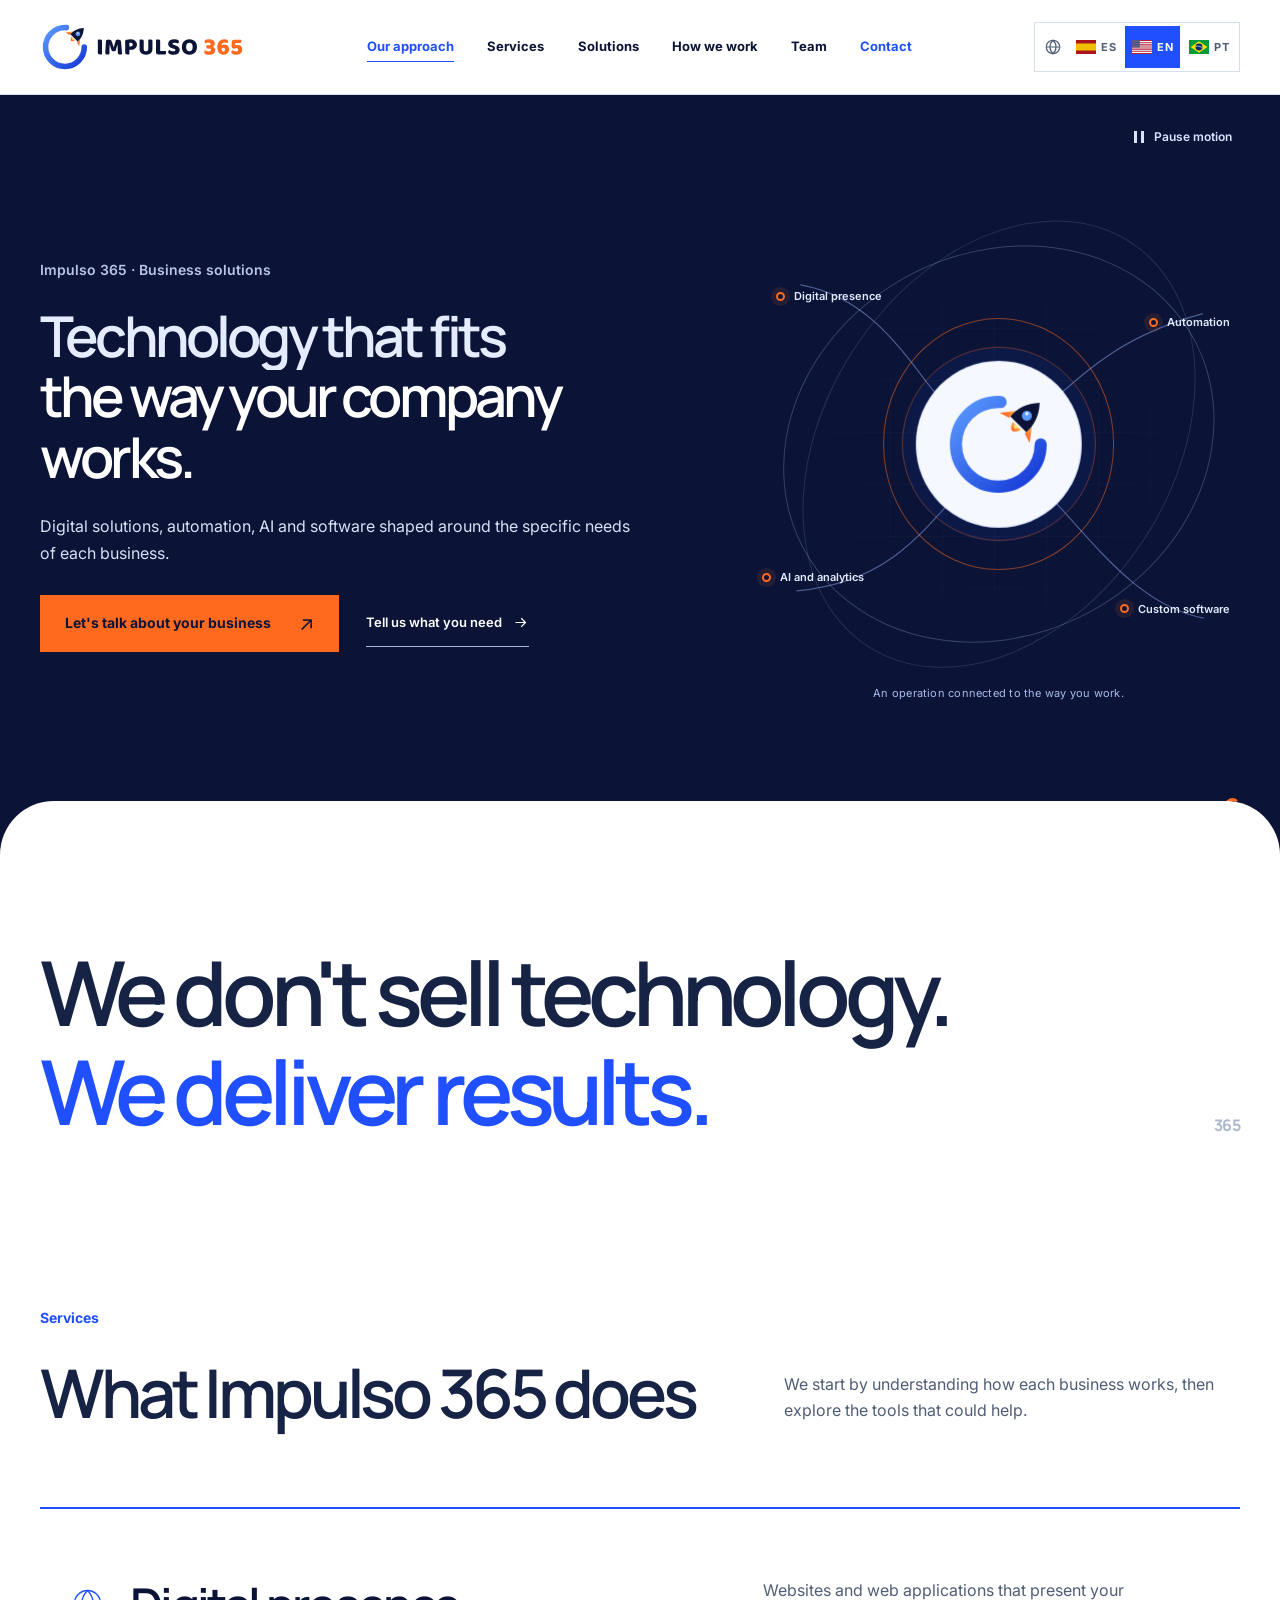
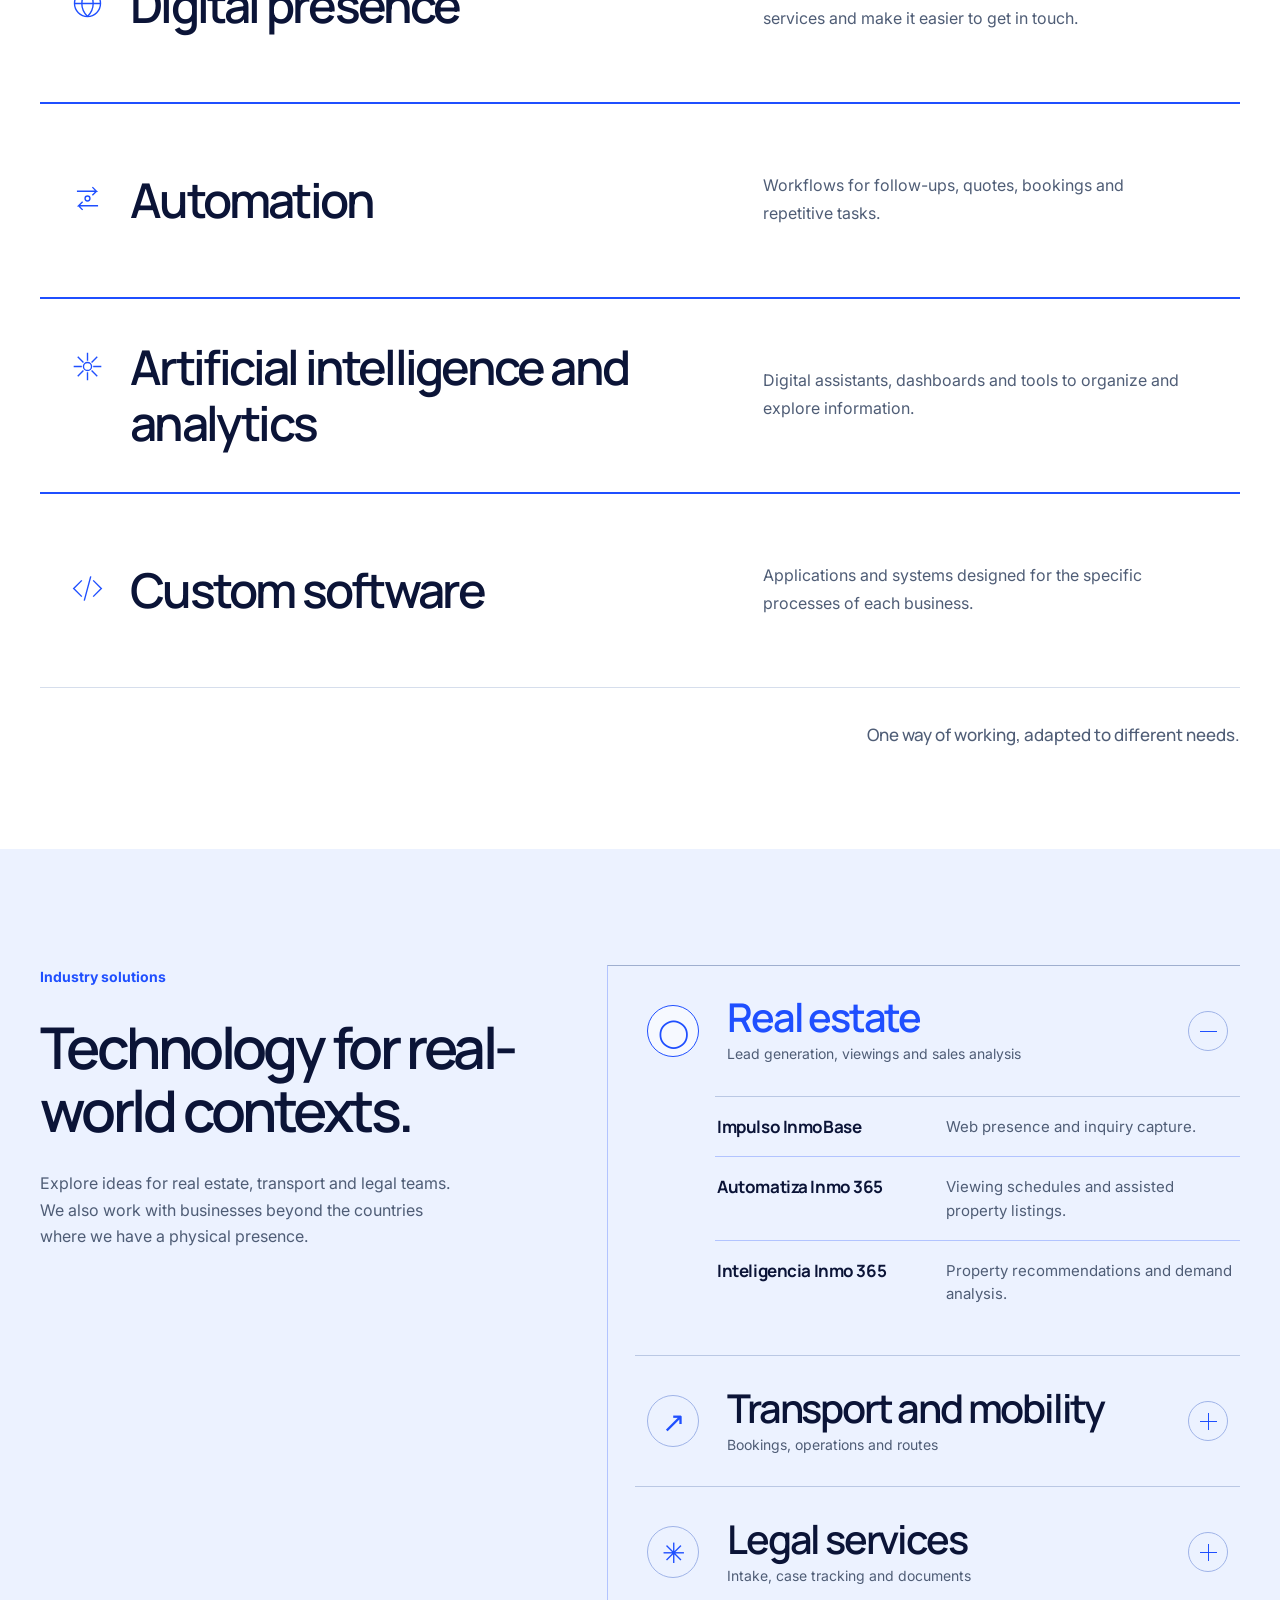
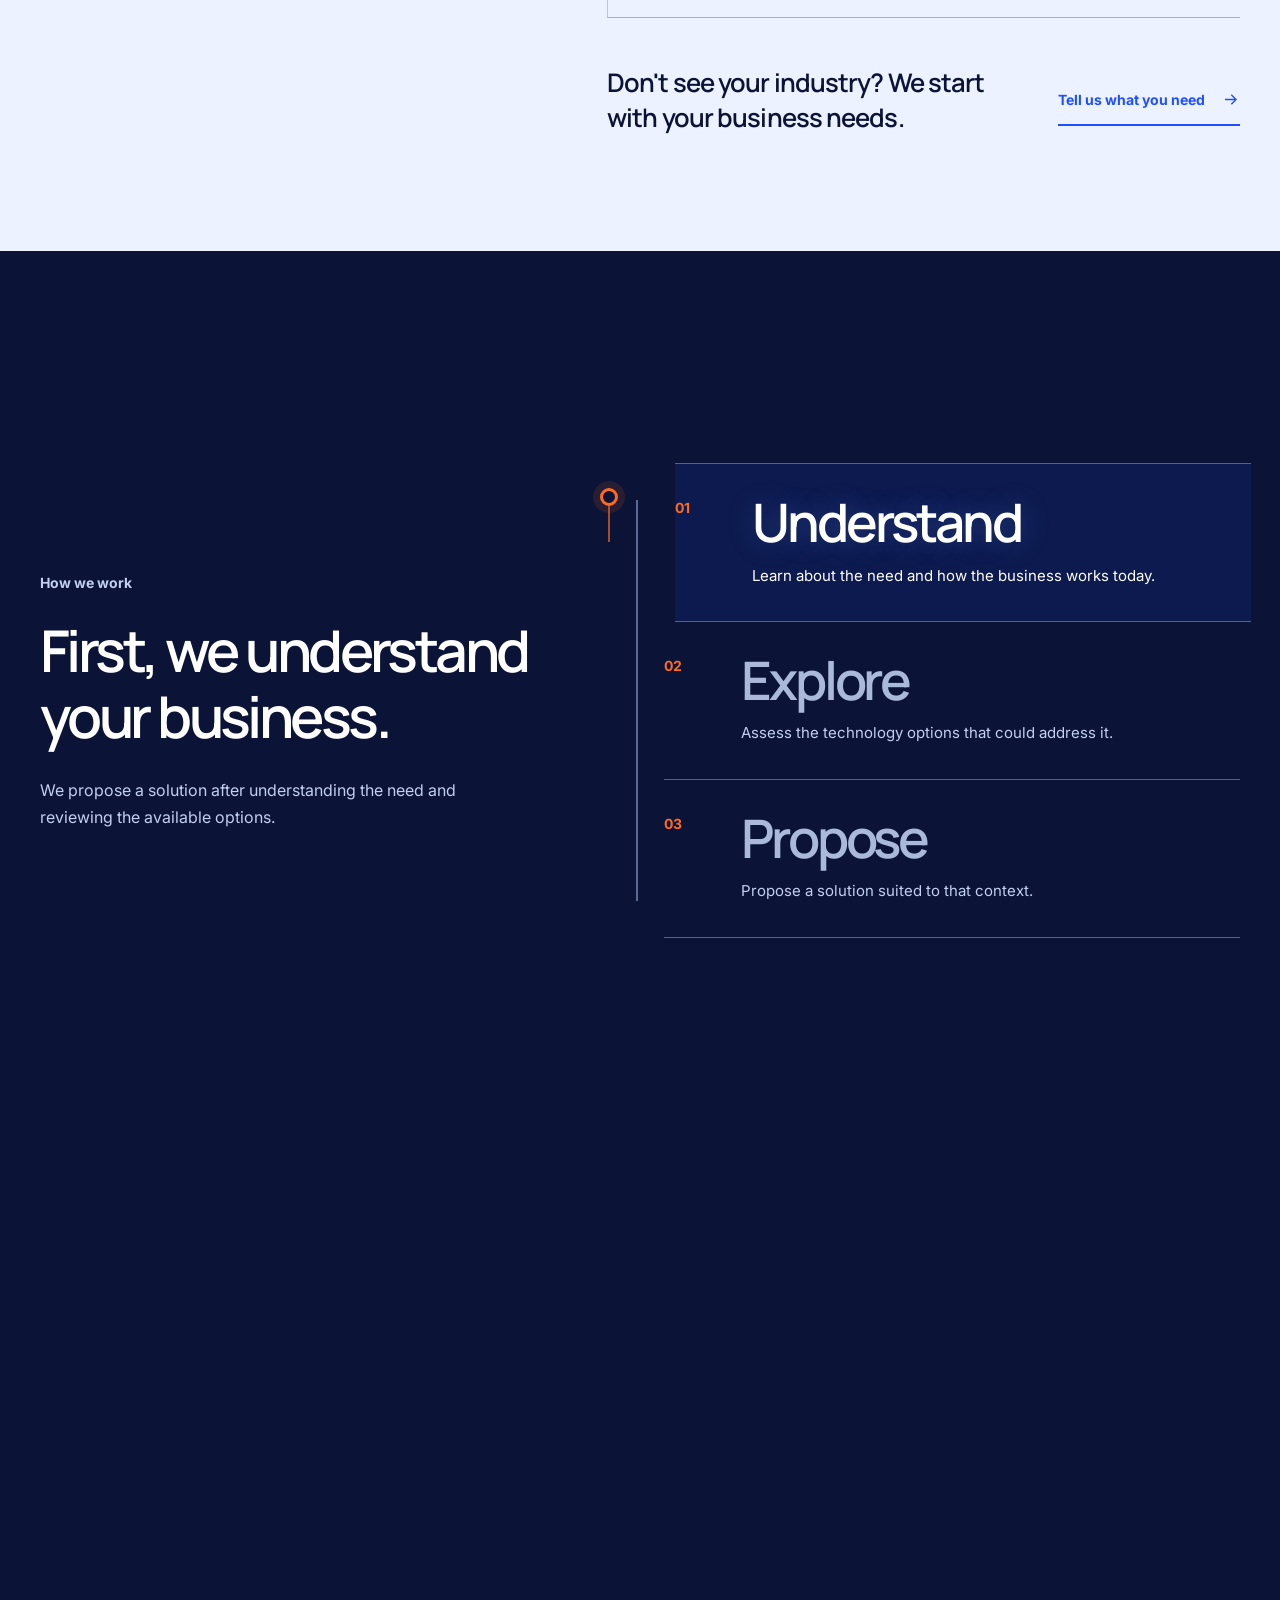
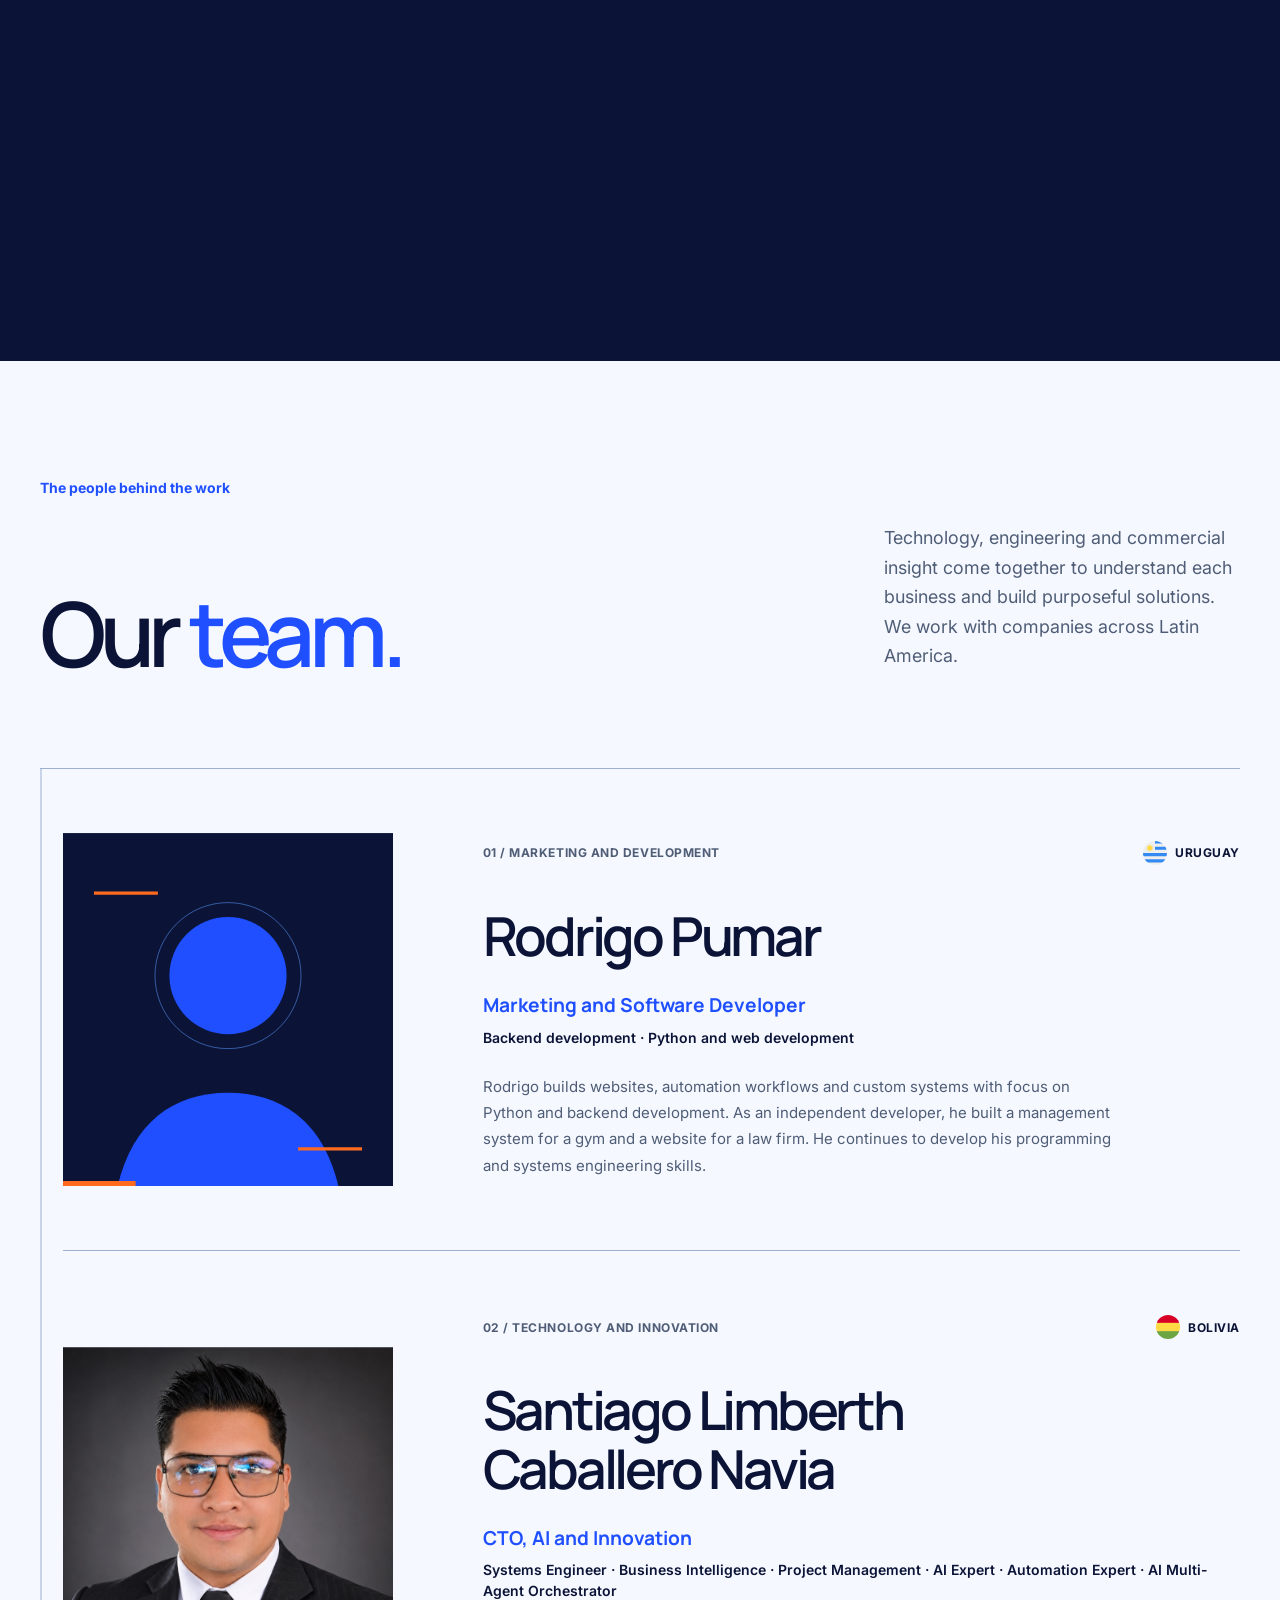
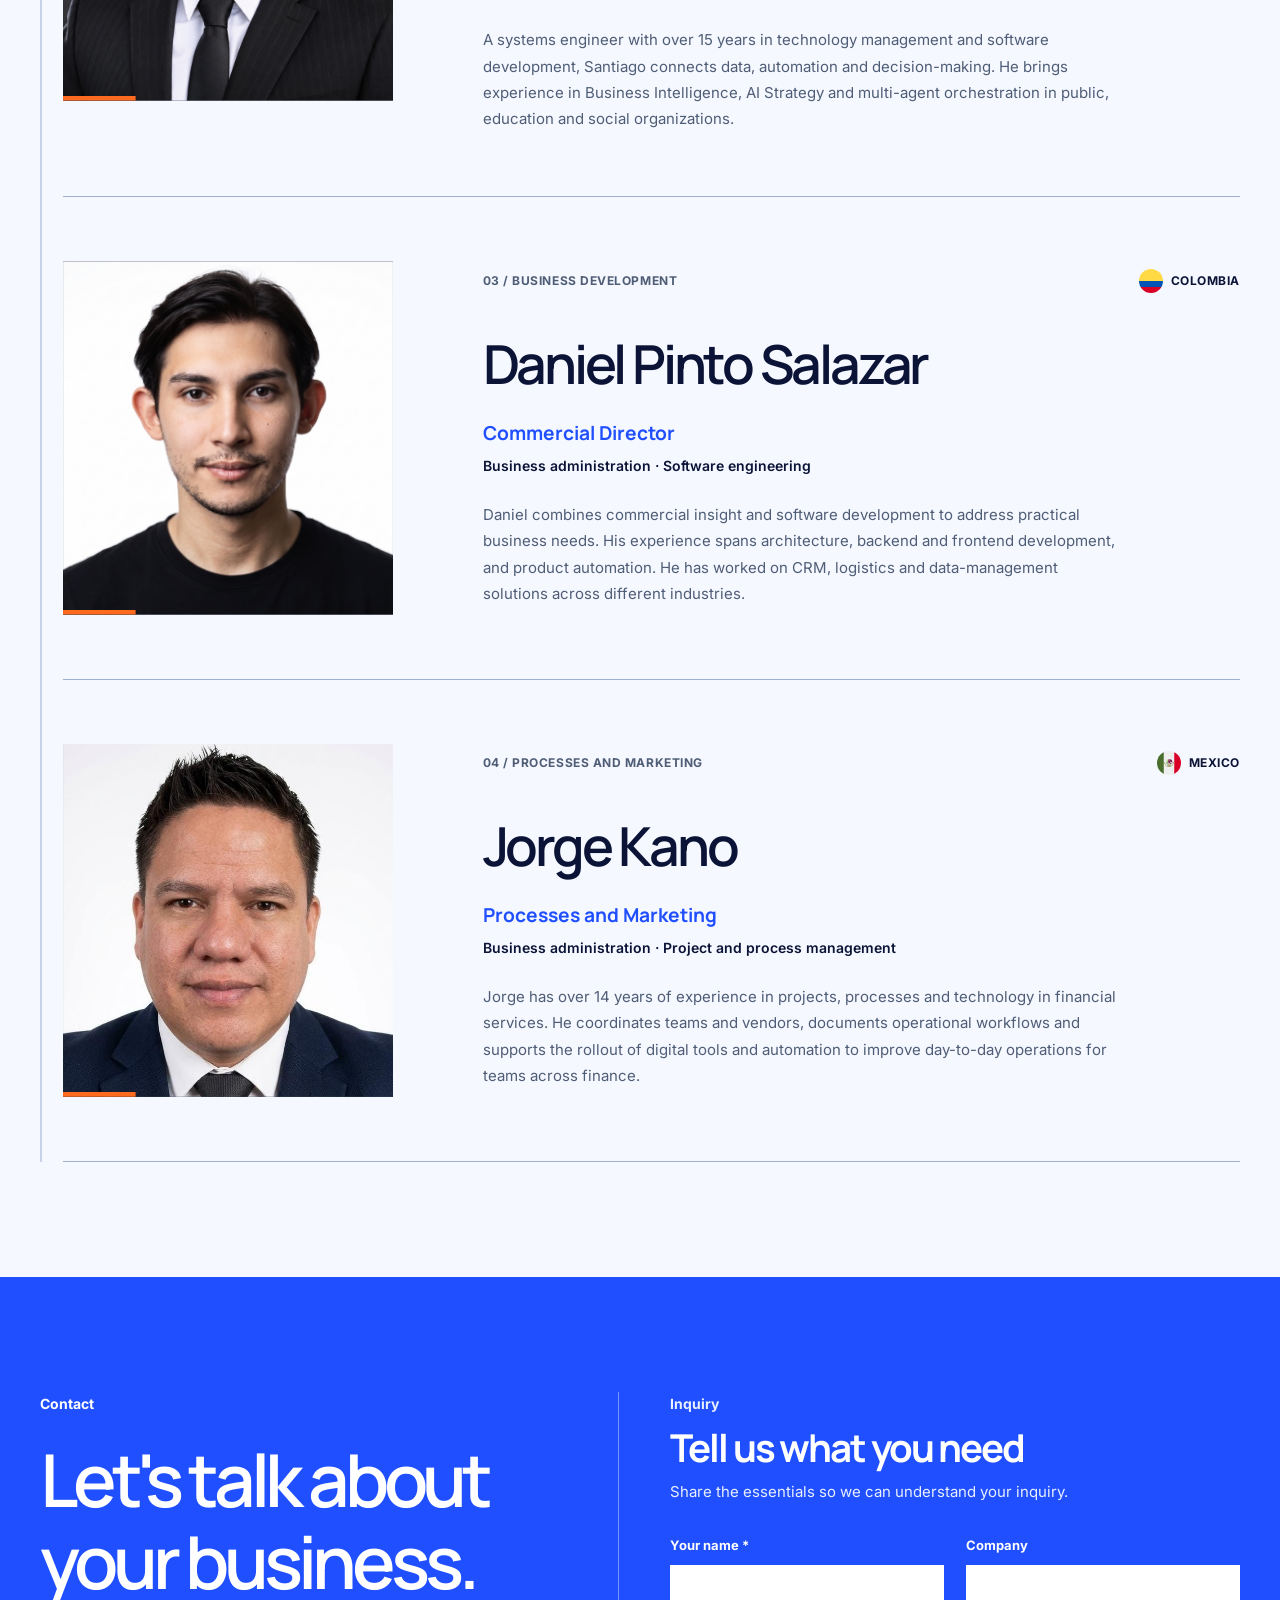
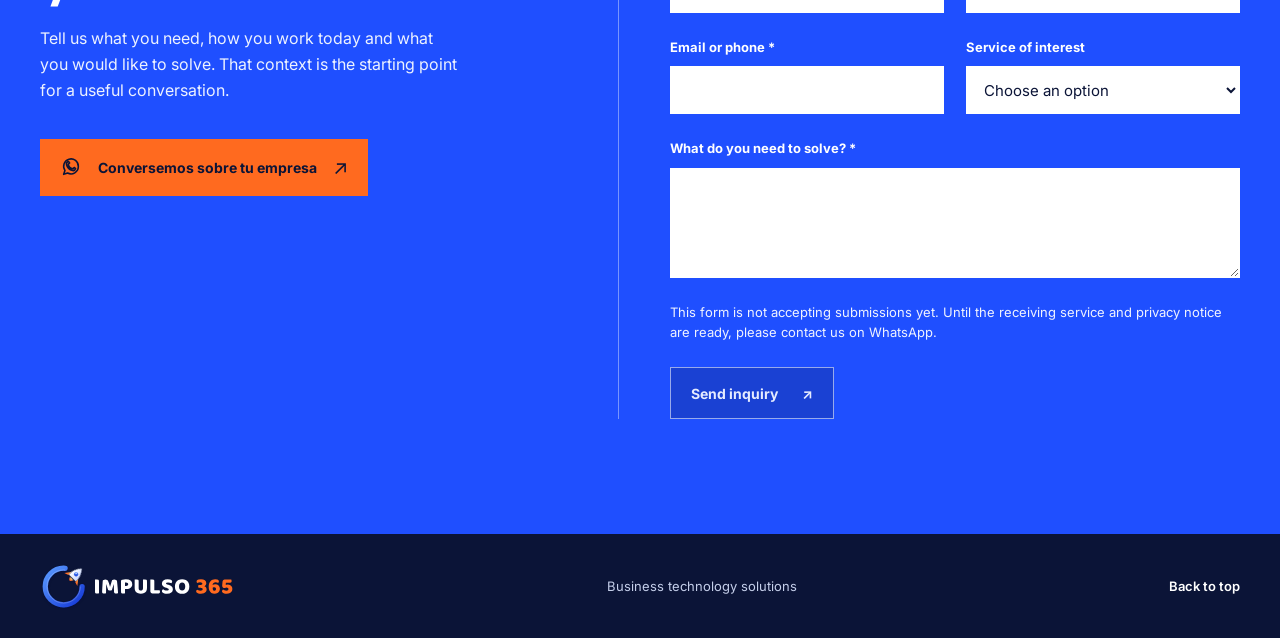
==== index.html @ 5c34f240 "Replace Jorge Kano portrait across locales" ====
<!doctype html>
<html lang="es">
  <head>
    <meta charset="utf-8" />
    <meta name="viewport" content="width=device-width, initial-scale=1" />
    <meta name="theme-color" content="#0b1437" />
    <title>Impulso 365 — Solución empresarial corporativa</title>
    <meta name="description" content="Tecnología alineada con la forma de trabajar de tu empresa. Soluciones digitales, automatización, inteligencia artificial y software a medida." />
    <link rel="canonical" href="https://scaballeronavia.github.io/impulso-365-landing/" />
    <link rel="alternate" hreflang="es" href="https://scaballeronavia.github.io/impulso-365-landing/" />
    <link rel="alternate" hreflang="en" href="https://scaballeronavia.github.io/impulso-365-landing/en/" />
    <link rel="alternate" hreflang="pt-BR" href="https://scaballeronavia.github.io/impulso-365-landing/pt-br/" />
    <link rel="alternate" hreflang="x-default" href="https://scaballeronavia.github.io/impulso-365-landing/" />
    <meta property="og:type" content="website" />
    <meta property="og:site_name" content="Impulso 365" />
    <meta property="og:locale" content="es_LA" />
    <meta property="og:locale:alternate" content="en_US" />
    <meta property="og:locale:alternate" content="pt_BR" />
    <meta property="og:title" content="Impulso 365 — Solución empresarial corporativa" />
    <meta property="og:description" content="Tecnología alineada con la forma de trabajar de tu empresa. Soluciones digitales, automatización, inteligencia artificial y software a medida." />
    <meta property="og:image" content="https://scaballeronavia.github.io/impulso-365-landing/assets/social/impulso365-og-es.png" />
    <meta property="og:image:secure_url" content="https://scaballeronavia.github.io/impulso-365-landing/assets/social/impulso365-og-es.png" />
    <meta property="og:image:type" content="image/png" />
    <meta property="og:image:width" content="1200" />
    <meta property="og:image:height" content="630" />
    <meta property="og:image:alt" content="Tarjeta de Impulso 365: tecnología alineada con la forma de trabajar de tu empresa, presencia digital, automatización, IA y análisis, y software a medida." />
    <meta property="og:url" content="https://scaballeronavia.github.io/impulso-365-landing/" />
    <meta name="twitter:card" content="summary_large_image" />
    <meta name="twitter:title" content="Impulso 365 — Solución empresarial corporativa" />
    <meta name="twitter:description" content="Tecnología alineada con la forma de trabajar de tu empresa. Soluciones digitales, automatización, inteligencia artificial y software a medida." />
    <meta name="twitter:image" content="https://scaballeronavia.github.io/impulso-365-landing/assets/social/impulso365-og-es.png" />
    <meta name="twitter:image:alt" content="Tarjeta de Impulso 365: tecnología alineada con la forma de trabajar de tu empresa, presencia digital, automatización, IA y análisis, y software a medida." />
    <script src="./language-init.js"></script>
    <link rel="icon" type="image/svg+xml" href="./favicon.svg" />
    <link rel="icon" type="image/png" href="./favicon.png" />
    <link rel="apple-touch-icon" href="./apple-touch-icon.png" />
    <link rel="preconnect" href="https://fonts.googleapis.com" />
    <link rel="preconnect" href="https://fonts.gstatic.com" crossorigin />
    <link href="https://fonts.googleapis.com/css2?family=Inter:wght@400;500;600;700&family=Manrope:wght@400;500;600;700;800&display=swap" rel="stylesheet" />
    <link rel="stylesheet" href="./styles.css?v=20261112-i18n2" />
    <script src="./main.js?v=20261112-i18n2" defer></script>
  </head>
  <body>
    <a class="skip-link" href="#contenido">Saltar al contenido</a>

    <header class="site-header" id="inicio">
      <div class="container header-inner">
        <a class="brand" href="#inicio" aria-label="Impulso 365, inicio">
          <img class="brand-logo" src="./assets/brand/impulso365-horizontal-claro.svg" alt="" width="445" height="108" />
        </a>
        <button class="menu-toggle" type="button" aria-controls="primary-nav" aria-expanded="false" aria-label="Abrir menú"><span></span><span></span><span></span></button>
        <nav class="primary-nav" id="primary-nav" aria-label="Navegación principal">
          <a href="#solucion">La solución</a>
          <a href="#servicios">Servicios</a>
          <a href="#sectores">Soluciones</a>
          <a href="#metodo">Método</a>
          <a href="#equipo">Equipo</a>
          <a class="nav-contact" href="#contacto">Contacto</a>
        </nav>
        <div class="language-switch" role="group" aria-label="Idioma del sitio">
          <svg class="language-globe" viewBox="0 0 24 24" fill="none" stroke="currentColor" stroke-width="1.6" aria-hidden="true"><circle cx="12" cy="12" r="9" /><path d="M3 12h18M12 3c2.7 2.5 4 5.5 4 9s-1.3 6.5-4 9c-2.7-2.5-4-5.5-4-9s1.3-6.5 4-9Z" /></svg>
          <a data-lang="es" href="./" lang="es" hreflang="es" aria-label="Español" aria-current="true"><img src="./assets/flags/es.svg" alt="" width="20" height="14" /><span>ES</span></a>
          <a data-lang="en" href="./en/" lang="en" hreflang="en" aria-label="English"><img src="./assets/flags/us.svg" alt="" width="20" height="14" /><span>EN</span></a>
          <a data-lang="pt-BR" href="./pt-br/" lang="pt-BR" hreflang="pt-BR" aria-label="Português (Brasil)"><img src="./assets/flags/br.svg" alt="" width="20" height="14" /><span>PT</span></a>
        </div>
      </div>
    </header>

    <main id="contenido" tabindex="-1">
      <section class="hero" id="solucion" aria-labelledby="hero-title">
        <div class="container hero-inner">
          <div class="hero-copy">
            <p class="hero-label">Impulso 365 · Solución empresarial</p>
            <h1 id="hero-title" aria-label="Tecnología alineada con la forma de trabajar de tu empresa."><span class="hero-title-line"><span>Tecnología alineada</span></span><span class="hero-title-line"><span>con la forma de trabajar</span></span><span class="hero-title-line"><span>de tu empresa.</span></span></h1>
            <p class="hero-description">Soluciones digitales, automatización, inteligencia artificial y software que responden a necesidades concretas de cada empresa.</p>
            <div class="hero-actions">
              <a class="primary-action" href="https://wa.me/59179391508" target="_blank" rel="noopener noreferrer" aria-label="Conversemos sobre tu empresa por WhatsApp (se abre en una pestaña nueva)">Conversemos sobre tu empresa <span aria-hidden="true">↗</span></a>
              <a class="secondary-action" href="#formulario">Cuéntanos qué necesitas <svg viewBox="0 0 24 24" fill="none" stroke="currentColor" stroke-width="1.7" aria-hidden="true"><path d="M5 12h14m-6-6 6 6-6 6" /></svg></a>
            </div>
          </div>
          <div class="hero-stage" role="img" aria-label="Impulso 365 conecta presencia digital, automatización, inteligencia artificial y análisis, y software a medida con la forma de trabajar de cada empresa.">
            <span class="hero-grid"></span>
            <span class="hero-orbit hero-orbit-one"></span><span class="hero-orbit hero-orbit-two"></span><span class="hero-orbit hero-orbit-three"></span>
            <svg class="hero-network" viewBox="0 0 600 600" preserveAspectRatio="none" fill="none" aria-hidden="true">
              <path d="M300 290 C214 265 185 126 54 105" />
              <path d="M300 290 C395 222 426 170 554 138" />
              <path d="M300 290 C210 380 176 444 49 455" />
              <path d="M300 290 C393 359 451 468 555 486" />
            </svg>
            <span class="hero-core"><img src="./assets/brand/impulso365-simbolo-claro.svg" alt="" width="108" height="108" /></span>
            <span class="hero-node hero-node-one"><i></i>Presencia digital</span>
            <span class="hero-node hero-node-two"><i></i>Automatización</span>
            <span class="hero-node hero-node-three"><i></i>IA y análisis</span>
            <span class="hero-node hero-node-four"><i></i>Software a medida</span>
            <span class="hero-stage-caption">Una operación conectada a tu forma de trabajar.</span>
          </div>
          <div class="hero-linework" aria-hidden="true"><span class="hero-linework-rule"></span><span class="hero-linework-mark"></span></div>
          <button class="motion-toggle" type="button" aria-pressed="false" aria-label="Pausar animaciones"><span class="motion-toggle-icon" aria-hidden="true"></span><span class="motion-toggle-text">Pausar movimiento</span></button>
        </div>
      </section>

      <section class="manifesto" aria-labelledby="manifesto-title">
        <div class="container manifesto-inner">
          <h2 id="manifesto-title">No vendemos tecnología.<br /><span>Vendemos resultados.</span></h2>
          <span class="manifesto-mark" aria-hidden="true">365</span>
        </div>
      </section>

      <section class="services section" id="servicios" aria-labelledby="services-title">
        <div class="container">
          <div class="services-intro">
            <p class="section-label">Servicios</p>
            <h2 id="services-title">Qué hace Impulso 365</h2>
            <p>Partimos de la forma en que trabaja cada empresa y exploramos qué herramientas pueden ayudar.</p>
          </div>
          <div class="services-list">
            <article class="service-row" data-motion="row"><div class="service-name"><svg class="service-icon" viewBox="0 0 48 48" fill="none" stroke="currentColor" stroke-width="1.7" aria-hidden="true"><circle cx="24" cy="24" r="16" /><path d="M8 24h32M24 8c5 5 7 10 7 16s-2 11-7 16M24 8c-5 5-7 10-7 16s2 11 7 16" /></svg><h3>Presencia digital</h3></div><p>Páginas y aplicaciones web para presentar servicios y facilitar el contacto.</p></article>
            <article class="service-row" data-motion="row"><div class="service-name"><svg class="service-icon" viewBox="0 0 48 48" fill="none" stroke="currentColor" stroke-width="1.7" aria-hidden="true"><path d="M11 15h24l-5-5m5 5-5 5M37 33H13l5-5m-5 5 5 5" /><circle cx="24" cy="24" r="3" /></svg><h3>Automatización</h3></div><p>Procesos de seguimiento, cotizaciones, reservaciones y tareas repetitivas.</p></article>
            <article class="service-row" data-motion="row"><div class="service-name"><svg class="service-icon" viewBox="0 0 48 48" fill="none" stroke="currentColor" stroke-width="1.7" aria-hidden="true"><path d="M24 7v10m0 14v10M7 24h10m14 0h10M12 12l7 7m10 10 7 7m0-24-7 7M19 29l-7 7" /><circle cx="24" cy="24" r="5" /></svg><h3>Inteligencia artificial y análisis</h3></div><p>Asistentes digitales, tableros y herramientas para organizar y consultar información.</p></article>
            <article class="service-row" data-motion="row"><div class="service-name"><svg class="service-icon" viewBox="0 0 48 48" fill="none" stroke="currentColor" stroke-width="1.7" aria-hidden="true"><path d="m17 14-10 10 10 10m14-20 10 10-10 10m-3-25-8 30" /></svg><h3>Software a medida</h3></div><p>Aplicaciones y sistemas pensados para procesos específicos de cada empresa.</p></article>
          </div>
          <p class="services-bridge">Una misma forma de trabajar, aplicada a necesidades distintas.</p>
        </div>
      </section>

      <section class="sectors section" id="sectores" aria-labelledby="sectors-title">
        <div class="container">
          <div class="sectors-intro">
            <p class="section-label">Soluciones por sector</p>
            <h2 id="sectors-title"><span class="sector-title-ink">Tecnología para contextos concretos.</span></h2>
            <p>Explora propuestas para inmobiliarias, transporte y equipos legales. También atendemos empresas fuera de los países donde tenemos presencia física.</p>
          </div>
          <div class="sector-list" id="sector-list">
            <details class="sector-item" open>
              <summary><span class="sector-title"><span class="sector-symbol" aria-hidden="true">◯</span><span><strong>Inmobiliario</strong><small>Captación, visitas y análisis comercial</small></span></span><span class="sector-toggle" aria-hidden="true"></span></summary>
              <ul class="sector-offerings" role="list"><li><strong>Impulso InmoBase</strong><span>Presencia web y captación de consultas.</span></li><li><strong>Automatiza Inmo 365</strong><span>Agendamiento de visitas y fichas asistidas.</span></li><li><strong>Inteligencia Inmo 365</strong><span>Recomendación de propiedades y análisis de demanda.</span></li></ul>
            </details>
            <details class="sector-item">
              <summary><span class="sector-title"><span class="sector-symbol" aria-hidden="true">↗</span><span><strong>Transporte y movilidad</strong><small>Reservas, operación y rutas</small></span></span><span class="sector-toggle" aria-hidden="true"></span></summary>
              <ul class="sector-offerings" role="list"><li><strong>Impulso RutaBase</strong><span>Reservas, cotizaciones y alertas de itinerario.</span></li><li><strong>Automatiza Booking 365</strong><span>Seguimiento de trayectos y apoyo al despacho.</span></li><li><strong>Inteligencia Logística 365</strong><span>Rutas, flota y análisis operativo.</span></li></ul>
            </details>
            <details class="sector-item">
              <summary><span class="sector-title"><span class="sector-symbol" aria-hidden="true">✳</span><span><strong>Legal y jurídico</strong><small>Recepción, seguimiento y documentación</small></span></span><span class="sector-toggle" aria-hidden="true"></span></summary>
              <ul class="sector-offerings" role="list"><li><strong>Impulso LexBase</strong><span>Presencia web, recepción y agenda de consultas.</span></li><li><strong>Automatiza Jurídico 365</strong><span>Seguimiento de expedientes y borradores asistidos.</span></li><li><strong>Inteligencia Legal 365</strong><span>Consulta de conocimiento, revisión y clasificación documental.</span></li></ul>
            </details>
          </div>
          <div class="services-followup"><p>¿Tu sector no aparece aquí? Partimos de la necesidad de cada empresa.</p><a href="#formulario">Cuéntanos qué necesitas <svg viewBox="0 0 24 24" fill="none" stroke="currentColor" stroke-width="1.7" aria-hidden="true"><path d="M5 12h14m-6-6 6 6-6 6" /></svg></a></div>
        </div>
      </section>

      <section class="method" id="metodo" aria-labelledby="method-title">
        <div class="method-stage container">
          <div class="method-copy">
            <p class="section-label">Cómo trabajamos</p>
            <h2 id="method-title">Primero entendemos el negocio.</h2>
            <p>La propuesta llega después de conocer la necesidad y revisar las opciones disponibles.</p>
          </div>
          <div class="method-sequence">
            <span class="method-line" aria-hidden="true"><span></span></span>
            <span class="method-marker" aria-hidden="true"></span>
            <ol class="method-steps" role="list">
              <li><span class="step-index" aria-hidden="true">01</span><div><h3>Entender</h3><p>Conocer la necesidad y la forma actual de trabajar.</p></div></li>
              <li><span class="step-index" aria-hidden="true">02</span><div><h3>Explorar</h3><p>Revisar las opciones tecnológicas que pueden responder a ella.</p></div></li>
              <li><span class="step-index" aria-hidden="true">03</span><div><h3>Proponer</h3><p>Plantear una solución adecuada a ese contexto.</p></div></li>
            </ol>
          </div>
        </div>
      </section>

      <section class="team section" id="equipo" aria-labelledby="team-title">
        <div class="container">
          <div class="team-intro">
            <p class="section-label">Las personas detrás de la solución</p>
            <h2 id="team-title">Nuestro <span>equipo.</span></h2>
            <p>Tecnología, desarrollo y visión comercial conectados para entender cada negocio y construir soluciones con propósito. Trabajamos con empresas de Latinoamérica.</p>
          </div>
          <div class="team-list">
            <article class="team-member">
              <div class="team-portrait team-portrait-placeholder"><img src="./assets/team/avatar-neutral.svg" alt="Fotografía no disponible de Rodrigo Pumar" width="800" height="960" loading="lazy" decoding="async" /></div>
              <div class="team-profile">
                <div class="team-meta"><span>01 / Marketing y desarrollo</span><span class="team-country"><img src="./assets/flags/uy.svg" alt="" width="28" height="28" loading="lazy" />Uruguay</span></div>
                <h3>Rodrigo Pumar</h3>
                <p class="team-role">Marketing y Desarrollador</p>
                <p class="team-specialty">Programación backend · Python y desarrollo web</p>
                <p class="team-bio">Desarrolla sitios web, automatizaciones y sistemas a medida con enfoque en Python y backend. Trabaja como desarrollador autónomo y ha creado soluciones de gestión para un gimnasio y una web para un estudio jurídico. Continúa su formación en programación e ingeniería de sistemas.</p>
              </div>
            </article>
            <article class="team-member">
              <div class="team-portrait"><img src="./assets/team/santiago-caballero.jpg" alt="Retrato de Santiago Limberth Caballero Navia" width="900" height="866" loading="lazy" decoding="async" data-fallback-name="Santiago Limberth Caballero Navia" /></div>
              <div class="team-profile">
                <div class="team-meta"><span>02 / Tecnología e innovación</span><span class="team-country"><img src="./assets/flags/bo.svg" alt="" width="28" height="28" loading="lazy" />Bolivia</span></div>
                <h3>Santiago Limberth Caballero Navia</h3>
                <p class="team-role">CTO de IA e Innovación</p>
                <p class="team-specialty">Ingeniero de Sistemas · Business Intelligence · Project Management · AI Expert · Automation Expert · AI Multi-Agent Orchestrator</p>
                <p class="team-bio">Ingeniero de Sistemas con más de 15 años en gestión tecnológica y desarrollo de sistemas. Combina Business Intelligence, AI Strategy y Multi-Agent Orchestration para conectar datos, automatización y mejores decisiones. Trabajó para organizaciones públicas, educativas y sociales.</p>
              </div>
            </article>
            <article class="team-member">
              <div class="team-portrait"><img src="./assets/team/daniel-pinto.jpg" alt="Retrato de Daniel Pinto Salazar" width="675" height="900" loading="lazy" decoding="async" data-fallback-name="Daniel Pinto Salazar" /></div>
              <div class="team-profile">
                <div class="team-meta"><span>03 / Desarrollo comercial</span><span class="team-country"><img src="./assets/flags/co.svg" alt="" width="28" height="28" loading="lazy" />Colombia</span></div>
                <h3>Daniel Pinto Salazar</h3>
                <p class="team-role">Director Comercial</p>
                <p class="team-specialty">Administración de empresas · Ingeniería de software</p>
                <p class="team-bio">Combina visión comercial y desarrollo de software para abordar necesidades empresariales reales. Ha trabajado en arquitectura, backend, frontend y automatización de productos digitales. Su trayectoria incluye soluciones de CRM, logística y gestión de datos en distintos sectores.</p>
              </div>
            </article>
            <article class="team-member">
              <div class="team-portrait"><img src="./assets/team/jorge-kano.jpg?v=20261112-jorge2" alt="Retrato de Jorge Kano" width="655" height="873" loading="lazy" decoding="async" data-fallback-name="Jorge Kano" /></div>
              <div class="team-profile">
                <div class="team-meta"><span>04 / Procesos y marketing</span><span class="team-country"><img src="./assets/flags/mx.svg" alt="" width="28" height="28" loading="lazy" />México</span></div>
                <h3>Jorge Kano</h3>
                <p class="team-role">Procesos y Marketing</p>
                <p class="team-specialty">Administración de Empresas · Gestión de proyectos y procesos</p>
                <p class="team-bio">Profesional de administración de empresas con más de 14 años en proyectos, procesos y tecnologías del sector financiero. Coordina equipos y proveedores, documenta flujos operativos y acompaña la implementación de herramientas digitales y automatización para mejorar la operación.</p>
              </div>
            </article>
          </div>
        </div>
      </section>

      <section class="contact section" id="contacto" aria-labelledby="contact-title">
        <div class="container contact-inner">
          <div class="contact-copy">
            <p class="section-label">Contacto</p>
            <h2 id="contact-title">Hablemos de tu empresa.</h2>
            <p>Cuéntanos qué necesitas, cómo trabajas hoy y qué te gustaría resolver. Ese contexto es el punto de partida de una conversación útil.</p>
            <a class="contact-action" href="https://wa.me/59179391508" target="_blank" rel="noopener noreferrer" aria-label="Conversemos sobre tu empresa por WhatsApp (se abre en una pestaña nueva)"><svg viewBox="0 0 24 24" fill="none" stroke="currentColor" stroke-width="1.7" stroke-linecap="round" stroke-linejoin="round" aria-hidden="true"><path d="M20 11.5a8 8 0 0 1-11.7 7.1L4 20l1.4-4.3A8 8 0 1 1 20 11.5Z" /><path d="M9 9c.5 3 2 4.5 5 5l1.5-1.5 1.5 1.2c-.6 2-2 2.5-3.3 2.2-3.5-.8-5.8-3.1-6.6-6.6C6.8 8 7.3 6.6 9.3 6l1.2 1.5L9 9Z" /></svg>Conversemos sobre tu empresa <span aria-hidden="true">↗</span></a>
          </div>
          <div class="contact-form-wrap" id="formulario">
            <div class="form-heading"><p class="section-label">Solicitud</p><h3>Cuéntanos qué necesitas</h3><p>Completa los datos esenciales para preparar tu consulta.</p></div>
            <form class="inquiry-form" aria-describedby="form-status">
              <div class="form-pair"><div class="form-field"><label for="inquiry-name">Tu nombre <span aria-hidden="true">*</span></label><input id="inquiry-name" name="nombre" type="text" autocomplete="name" maxlength="80" required /></div><div class="form-field"><label for="inquiry-company">Empresa</label><input id="inquiry-company" name="empresa" type="text" autocomplete="organization" maxlength="100" /></div></div>
              <div class="form-pair"><div class="form-field"><label for="inquiry-contact">Correo o teléfono <span aria-hidden="true">*</span></label><input id="inquiry-contact" name="contacto" type="text" autocomplete="off" maxlength="120" required /></div><div class="form-field"><label for="inquiry-service">Servicio de interés</label><select id="inquiry-service" name="servicio"><option value="">Selecciona una opción</option><option value="presencia-digital">Presencia digital</option><option value="automatizacion">Automatización</option><option value="ia-analisis">Inteligencia artificial y análisis</option><option value="software-medida">Software a medida</option><option value="solucion-sector">Solución por sector</option><option value="indefinido">Aún no lo sé</option></select></div></div>
              <div class="form-field"><label for="inquiry-message">¿Qué necesitas resolver? <span aria-hidden="true">*</span></label><textarea id="inquiry-message" name="mensaje" rows="4" maxlength="1200" required></textarea></div>
              <p class="form-status" id="form-status" role="status">El formulario está preparado, pero aún no recibe envíos. Mientras activamos su recepción y aviso de privacidad, puedes escribirnos por WhatsApp.</p>
              <button type="submit" disabled>Enviar solicitud <span aria-hidden="true">↗</span></button>
            </form>
          </div>
        </div>
      </section>
    </main>

    <footer class="site-footer"><div class="container footer-inner"><img class="footer-logo" src="./assets/brand/impulso365-horizontal-oscuro.svg" alt="Impulso 365" width="445" height="108" /><span>Solución empresarial corporativa</span><a href="#inicio">Volver arriba</a></div></footer>
  </body>
</html>
---- styles.css ----
:root {
  color-scheme: light;
  --navy: #0b1437;
  --blue: #1f4fff;
  --orange: #ff6a1f;
  --cloud: #f5f8ff;
  --white: #ffffff;
  --text: #172345;
  --muted: #4f5d76;
  --rule: #d6deec;
  --container: 1320px;
  --ease: cubic-bezier(.22, 1, .36, 1);
}

*, *::before, *::after { box-sizing: border-box; }
html { scroll-behavior: smooth; }
body { margin: 0; color: var(--text); background: var(--white); font: 400 16px/1.65 Inter, Arial, sans-serif; }
button { font: inherit; }
a { color: inherit; }
a, button { touch-action: manipulation; -webkit-tap-highlight-color: rgba(31,79,255,.14); }
img { display: block; max-width: 100%; }
::selection { color: var(--white); background: var(--blue); }
:focus-visible { outline: 3px solid var(--navy); outline-offset: 4px; }
h1, h2, h3, p { margin-top: 0; }
h1, h2, h3 { font-family: Manrope, Arial, sans-serif; }
h1, h2 { text-wrap: balance; }
.container { width: min(calc(100% - 80px), var(--container)); margin-inline: auto; }
.skip-link { position: fixed; z-index: 300; top: 12px; left: 12px; padding: 10px 16px; color: var(--white); background: var(--navy); transform: translateY(-160%); }
.skip-link:focus { transform: translateY(0); }
.skip-link:focus-visible { outline-color: var(--white); box-shadow: 0 0 0 3px var(--navy); }

/* Navigation */
.site-header { position: sticky; z-index: 100; top: 0; background: rgba(255,255,255,.97); border-bottom: 1px solid var(--rule); transition: border-color 240ms ease, background 240ms ease; }
.site-header::after { content: ""; position: absolute; right: 0; bottom: -1px; left: 0; height: 3px; background: var(--orange); transform: scaleX(var(--scroll-progress,0)); transform-origin: left; pointer-events: none; }
.site-header.is-scrolled { border-bottom-color: #a9b8d6; background: var(--white); }
section[id] { scroll-margin-top: 94px; }
.header-inner { display: flex; min-height: 94px; align-items: center; justify-content: space-between; gap: 40px; }
.brand { display: inline-flex; flex: none; align-items: center; gap: 10px; text-decoration: none; }
.brand-symbol { width: 50px; height: 52px; object-fit: contain; transition: transform 300ms var(--ease); }
.brand:hover .brand-symbol, .brand:focus-visible .brand-symbol { transform: rotate(-18deg) scale(1.08); }
.brand-wordmark, .footer-brand { font: 800 21px/1 Manrope, Arial, sans-serif; letter-spacing: -.045em; white-space: nowrap; }
.brand-wordmark strong { color: var(--blue); }
.primary-nav { display: flex; align-items: center; gap: clamp(18px, 2.6vw, 40px); }
.primary-nav a { position: relative; padding-block: 10px; color: var(--navy); font-size: 13px; font-weight: 700; text-decoration: none; white-space: nowrap; }
.primary-nav a::after { content: ""; position: absolute; bottom: 6px; left: 0; width: 100%; height: 1px; background: var(--blue); transform: scaleX(0); transform-origin: left; transition: transform 240ms var(--ease); }
.primary-nav a:hover::after, .primary-nav a:focus-visible::after { transform: scaleX(1); }
.primary-nav .nav-contact { color: var(--blue); }
.menu-toggle { display: none; }
.hero :focus-visible, .method :focus-visible, .contact :focus-visible, .site-footer :focus-visible { outline-color: var(--white); }
.hero .primary-action:focus-visible, .contact-action:focus-visible { outline-color: var(--navy); box-shadow: 0 0 0 4px var(--white); }

/* Opening */
.hero { position: relative; isolation: isolate; overflow: hidden; color: var(--white); background: radial-gradient(circle at 77% 46%, #182b68 0, #0b1437 54%); }
.hero-inner { position: relative; display: grid; grid-template-columns: minmax(0, .57fr) minmax(0, .43fr); min-height: 780px; align-items: center; gap: 12px; padding-block: 100px 150px; }
.hero-copy { position: relative; z-index: 2; max-width: 760px; }
.hero-label { margin-bottom: 32px; color: #b9c5e4; font-size: 14px; font-weight: 600; }
.hero h1 { max-width: 760px; margin-bottom: 30px; font-size: clamp(3.05rem, 4.3vw, 5.8rem); font-weight: 600; line-height: 1.1; letter-spacing: -.068em; }
.hero-title-line { display: block; overflow: hidden; padding-bottom: .07em; margin-bottom: -.07em; }
.hero-title-line:first-child { color: #b7c5e4; }
.hero-title-line > span { display: block; }
.hero-description { max-width: 590px; margin-bottom: 34px; color: #d8e0f5; font-size: 16px; line-height: 1.7; }
.hero-actions { display: flex; flex-wrap: wrap; align-items: center; gap: 16px 27px; }
.hero-stage { position: relative; z-index: 1; width: 100%; height: min(49vw, 570px); min-height: 440px; pointer-events: none; }
.hero-orbit { position: absolute; top: 50%; left: 51%; display: block; border: 1px solid rgba(173, 194, 242, .23); border-radius: 50%; transform: translate(-50%, -50%) rotate(-24deg); }
.hero-orbit-one { width: 110%; height: 67%; }
.hero-orbit-two { width: 82%; height: 92%; border-color: rgba(173, 194, 242, .12); transform: translate(-50%, -50%) rotate(29deg); }
.hero-orbit-three { width: 50%; height: 50%; border-color: rgba(255, 106, 31, .27); }
.hero-signal { position: absolute; z-index: 2; display: block; width: 9px; height: 9px; border-radius: 50%; box-shadow: 0 0 0 8px rgba(31, 79, 255, .12); }
.hero-signal-blue { top: 16%; right: 12%; background: #82a8ff; }
.hero-signal-orange { bottom: 19%; left: 9%; background: var(--orange); box-shadow: 0 0 0 8px rgba(255, 106, 31, .11); }
.hero-stage-mark { position: absolute; right: 0; bottom: 5%; color: rgba(220, 231, 255, .31); font: 600 clamp(4rem, 10vw, 9rem)/1 Manrope, Arial, sans-serif; letter-spacing: -.1em; }
.hero-craft { position: absolute; z-index: 3; top: 26%; left: -6%; width: 115%; pointer-events: none; transform: translate3d(var(--craft-x, 0px), var(--craft-y, 0px), 0) rotate(var(--craft-rotation, 0deg)); transform-origin: 55% 55%; }
.hero-craft img { width: 100%; height: auto; filter: drop-shadow(0 28px 36px rgba(0, 0, 0, .32)); }
.primary-action, .contact-action { display: inline-flex; min-height: 57px; align-items: center; justify-content: center; gap: 28px; padding: 0 25px; color: var(--navy); background: var(--orange); font-size: 14px; font-weight: 700; text-decoration: none; transition: background 220ms ease, transform 220ms var(--ease); }
.primary-action:hover, .contact-action:hover { background: #ff9d67; transform: translateY(-2px); }
.primary-action span, .contact-action span { font-size: 20px; font-weight: 400; line-height: 1; }
.secondary-action { display: inline-flex; min-height: 48px; align-items: center; gap: 10px; border-bottom: 1px solid #aab8da; color: var(--white); font-size: 13px; font-weight: 600; text-decoration: none; }
.secondary-action svg { width: 17px; height: 17px; transition: transform 240ms var(--ease); }
.secondary-action:hover svg, .secondary-action:focus-visible svg { transform: translateX(4px); }
.secondary-action:hover { color: #ffb58c; border-color: #ffb58c; }
.hero-linework { position: absolute; right: 0; bottom: 76px; left: 0; display: flex; align-items: center; gap: 18px; }
.hero-linework-rule { position: relative; flex: 1; height: 1px; background: #415078; }
.hero-linework-rule::after { content: ""; position: absolute; inset: 0; background: var(--orange); transform: scaleX(.14); transform-origin: left; }
.hero-linework-mark { width: 19px; height: 19px; flex: none; border: 3px solid var(--orange); border-right-color: transparent; border-radius: 50%; }

/* Brand statement */
.manifesto { position: relative; z-index: 1; margin-top: -54px; padding-block: clamp(115px, 11vw, 185px) clamp(115px, 11vw, 185px); border-radius: 54px 54px 0 0; background: var(--white); }
.manifesto-inner { display: flex; align-items: flex-end; justify-content: space-between; gap: 25px; }
.manifesto h2 { max-width: 1170px; margin: 0; font-size: clamp(3.5rem, 7vw, 7.65rem); font-weight: 600; line-height: 1.11; letter-spacing: -.069em; }
.manifesto h2 span { color: var(--blue); }
.manifesto-mark { margin-bottom: 8px; color: #abb7cc; font: 700 16px/1 Manrope, Arial, sans-serif; letter-spacing: -.04em; }

/* Services: editorial lines, never cards */
.section { padding-block: clamp(100px, 9vw, 145px); }
.section-label { margin-bottom: 24px; color: var(--blue); font-size: 14px; font-weight: 700; }
.services { padding-top: 25px; background: var(--white); }
.services-intro { display: grid; grid-template-columns: minmax(0, .6fr) minmax(0, .4fr); gap: 25px 60px; align-items: end; margin-bottom: 76px; }
.services-intro .section-label { grid-column: 1 / -1; margin: 0; }
.services h2, .coverage h2 { margin: 0; font-size: clamp(3.25rem, 5.25vw, 6rem); font-weight: 600; line-height: 1.13; letter-spacing: -.062em; }
.services-intro > p:last-child { max-width: 430px; margin: 0 0 7px; color: var(--muted); font-size: 16px; }
.services-list { border-bottom: 1px solid var(--rule); }
.service-row { position: relative; display: grid; grid-template-columns: minmax(0, .59fr) minmax(0, .41fr); gap: 50px; min-height: 195px; align-items: center; padding: 34px 0; border-top: 1px solid var(--rule); }
.service-row::before { content: ""; position: absolute; top: -1px; left: 0; width: 100%; height: 2px; background: var(--blue); transform: scaleX(1); transform-origin: left; }
.service-row h3 { max-width: 760px; margin: 0; color: var(--navy); font-size: clamp(2.55rem, 3.75vw, 4.35rem); font-weight: 600; line-height: 1.16; letter-spacing: -.058em; }
.service-name { display: flex; align-items: flex-start; gap: clamp(14px, 1.8vw, 26px); }
.service-icon { width: 39px; height: 39px; flex: none; margin-top: .48em; color: var(--blue); }
.service-row p { max-width: 420px; margin: 0; color: var(--muted); font-size: 16px; line-height: 1.7; }
.services-followup { display: flex; align-items: center; justify-content: space-between; gap: 24px; padding-top: 48px; }
.services-followup p { max-width: 520px; margin: 0; color: var(--navy); font: 600 clamp(1.3rem, 2vw, 2rem)/1.35 Manrope, Arial, sans-serif; letter-spacing: -.035em; }
.services-followup a { display: inline-flex; min-height: 50px; flex: none; align-items: center; gap: 16px; border-bottom: 2px solid var(--blue); color: var(--blue); font-size: 14px; font-weight: 700; text-decoration: none; }
.services-followup a svg { width: 19px; height: 19px; transition: transform 250ms var(--ease); }
.services-followup a:hover svg, .services-followup a:focus-visible svg { transform: translateX(5px); }

/* Sector solutions from the project portfolio */
.sectors { background: var(--cloud); }
.sectors-intro { display: grid; grid-template-columns: minmax(0, .62fr) minmax(0, .38fr); align-items: end; gap: 24px 60px; margin-bottom: 70px; }
.sectors-intro .section-label { grid-column: 1 / -1; margin: 0; }
.sectors h2 { max-width: 840px; margin: 0; color: var(--navy); font-size: clamp(3.25rem, 5.25vw, 6rem); font-weight: 600; line-height: 1.13; letter-spacing: -.062em; }
.sectors-intro > p:last-child { max-width: 420px; margin: 0 0 8px; color: var(--muted); }
.sector-list { border-bottom: 1px solid #bfcbe0; }
.sector-row { position: relative; display: grid; grid-template-columns: minmax(0, .38fr) minmax(0, .62fr); gap: 45px; padding-block: 52px 58px; border-top: 1px solid #bfcbe0; }
.sector-row::before { content: ""; position: absolute; top: -1px; left: 0; width: 100%; height: 2px; background: var(--blue); transform-origin: left; }
.sector-heading svg { width: 38px; height: 38px; margin-bottom: 27px; color: var(--blue); }
.sector-heading h3 { max-width: 430px; margin: 0 0 14px; color: var(--navy); font-size: clamp(2.3rem, 3.2vw, 4.1rem); font-weight: 600; line-height: 1.15; letter-spacing: -.06em; }
.sector-heading p { max-width: 330px; margin: 0; color: var(--muted); font-size: 15px; }
.sector-offerings { margin: 0; padding: 0; list-style: none; }
.sector-offerings li { display: grid; grid-template-columns: minmax(0, .48fr) minmax(0, .52fr); gap: 18px; padding: 21px 0; border-bottom: 1px solid #cbd5e6; }
.sector-offerings li:first-child { padding-top: 3px; }
.sector-offerings li:last-child { border-bottom: 0; padding-bottom: 0; }
.sector-offerings strong { color: var(--navy); font: 700 17px/1.4 Manrope, Arial, sans-serif; letter-spacing: -.025em; }
.sector-offerings span { color: var(--muted); font-size: 15px; line-height: 1.55; }

/* One continuous scroll scene */
.method { color: var(--white); background: var(--navy); }
.method-stage { display: grid; grid-template-columns: minmax(0, .45fr) minmax(0, .55fr); gap: clamp(50px, 8vw, 135px); align-items: center; padding-block: 120px; }
.method .section-label { color: #c2cff0; }
.method h2 { max-width: 570px; margin-bottom: 28px; font-size: clamp(3.25rem, 4.5vw, 5.25rem); font-weight: 600; line-height: 1.14; letter-spacing: -.062em; }
.method-copy > p:last-child { max-width: 430px; margin: 0; color: #c2cff0; font-size: 16px; }
.method-sequence { position: relative; padding-left: 28px; }
.method-line { position: absolute; top: 37px; bottom: 37px; left: 0; width: 2px; background: #596a96; }
.method-line > span { display: block; width: 100%; height: 100%; background: var(--orange); transform: scaleY(1); transform-origin: top; }
.method-craft { display: none; position: absolute; z-index: 2; top: 0; left: -93px; width: 76px; transform: translateY(var(--method-craft-y, 25px)) rotate(-24deg); pointer-events: none; }
.method-craft img { width: 100%; height: auto; filter: drop-shadow(0 5px 10px rgba(0,0,0,.32)); }
.method-steps { margin: 0; padding: 0; list-style: none; }
.method-steps li { display: grid; grid-template-columns: 62px minmax(0,1fr); gap: 15px; align-items: start; padding: 28px 0 33px; border-bottom: 1px solid #54638b; color: var(--white); }
.method-steps li:first-child { border-top: 1px solid #54638b; }
.step-index { display: inline-block; padding-top: 9px; color: var(--orange); font: 700 14px/1 Inter, Arial, sans-serif; }
.method-steps h3 { margin: 0 0 11px; font-size: clamp(2.55rem, 4.15vw, 4.9rem); font-weight: 600; line-height: 1.13; letter-spacing: -.06em; }
.method-steps p { max-width: 460px; margin: 0; color: #c2cff0; font-size: 15px; }

/* Geographic presence */
.coverage { background: var(--cloud); }
.coverage-intro { max-width: 920px; }
.coverage h2 { max-width: 880px; }
.coverage-intro > p:last-child { max-width: 520px; margin: 26px 0 0; color: var(--muted); font-size: 16px; }
.coverage-list { display: flex; flex-wrap: wrap; gap: 12px 38px; margin: 80px 0 0; padding: 32px 0 0; border-top: 1px solid var(--navy); list-style: none; }
.coverage-list li { display: inline-flex; align-items: center; white-space: nowrap; font: 600 clamp(2.65rem, 4.45vw, 5rem)/1.25 Manrope, Arial, sans-serif; letter-spacing: -.06em; }
.country-flag { width: .68em; height: .68em; flex: none; margin-right: .2em; object-fit: contain; }

/* Direct close */
.contact { color: var(--white); background: var(--blue); text-align: center; }
.contact-inner { display: flex; flex-direction: column; align-items: center; }
.contact .section-label { color: var(--white); }
.contact h2 { max-width: 1100px; margin: 0 0 28px; font-size: clamp(3.7rem, 7.8vw, 8.5rem); font-weight: 600; line-height: 1.12; letter-spacing: -.07em; }
.contact-inner > p:not(.section-label) { max-width: 560px; margin: 0 0 36px; color: #ebefff; font-size: 16px; }
.contact-action { margin-bottom: 0; }
.contact-action svg { width: 22px; height: 22px; flex: none; }

/* Footer */
.site-footer { color: var(--white); background: var(--navy); }
.footer-inner { display: flex; min-height: 104px; align-items: center; justify-content: space-between; gap: 22px; }
.footer-brand strong { color: #a8bfff; }
.footer-inner > span:nth-child(2) { color: #c5cfea; font-size: 13px; }
.footer-inner a { font-size: 13px; font-weight: 600; text-decoration: none; }
.footer-inner a:hover { color: #ffc197; }

@media (prefers-reduced-motion: no-preference) and (min-width: 901px) and (min-height: 680px) {
  .js.motion-ready .method { min-height: 190svh; }
  .js.motion-ready .method-stage { position: sticky; top: 0; min-height: 100svh; padding-block: 70px; }
  .js.motion-ready .method-steps li { color: #aab8d9; transition: color 220ms ease; }
  .js.motion-ready .method-steps li.is-active { color: var(--white); }
  .js.motion-ready .method-steps li.is-active p { color: var(--white); }
  .js.motion-ready .method-steps li.is-active .step-index { color: var(--orange); }
  .js.motion-ready .method-craft { display: block; }
}

@media (max-width: 1100px) {
  .container { width: min(calc(100% - 56px), var(--container)); }
  .hero h1 { font-size: clamp(2.95rem, 4.4vw, 4.7rem); }
  .manifesto h2 { font-size: clamp(3.25rem, 7vw, 6.2rem); }
  .service-row { min-height: 180px; }
  .service-row h3 { font-size: clamp(2.4rem, 3.8vw, 3.8rem); }
  .method-stage { gap: 55px; }
  .coverage-list { gap: 10px 30px; }
}

@media (max-width: 900px) {
  .header-inner { min-height: 78px; }
  section[id] { scroll-margin-top: 78px; }
  .js .menu-toggle { display: flex; flex-direction: column; align-items: center; justify-content: center; width: 46px; height: 46px; gap: 6px; padding: 0; border: 1px solid var(--navy); color: var(--navy); background: var(--white); cursor: pointer; }
  .menu-toggle span { width: 19px; height: 1px; background: currentColor; }
  .primary-nav { position: absolute; top: 100%; left: 0; right: 0; display: flex; flex-direction: column; align-items: stretch; gap: 0; padding: 12px 28px 24px; border-bottom: 1px solid var(--rule); background: var(--white); }
  .js .primary-nav:not([data-open]) { display: none; }
  .primary-nav a { padding: 12px 0; font-size: 15px; }
  .primary-nav .nav-contact { margin: 0; }
  html:not(.js) .header-inner { flex-wrap: wrap; gap: 10px; padding-block: 18px; }
  html:not(.js) .primary-nav { position: static; flex-direction: row; flex-wrap: wrap; width: 100%; gap: 0 20px; padding: 8px 0 0; border-bottom: 0; }
  .hero-inner { display: flex; min-height: 0; flex-direction: column; align-items: stretch; padding-block: 86px 76px; }
  .hero h1 { font-size: clamp(3rem, 6.6vw, 4.7rem); }
  .hero-stage { width: min(100%, 650px); height: 420px; min-height: 0; align-self: center; margin-top: 30px; }
  .hero-craft { top: 20%; left: 0; width: 100%; }
  .hero-linework { position: relative; right: auto; bottom: auto; left: auto; width: 100%; margin-top: 12px; }
  .services-followup { flex-direction: column; align-items: flex-start; }
  .sectors-intro { grid-template-columns: 1fr; gap: 16px; }
  .sectors-intro .section-label { grid-column: auto; }
  .sectors-intro > p:last-child { max-width: 610px; }
  .sector-row { grid-template-columns: 1fr; gap: 30px; }
  .services-intro { grid-template-columns: 1fr; gap: 16px; }
  .services-intro .section-label { grid-column: auto; }
  .services-intro > p:last-child { max-width: 610px; }
  .method-stage { grid-template-columns: 1fr; gap: 60px; padding-block: 105px; }
  .method h2 { max-width: 680px; }
}

@media (max-width: 600px) {
  .container { width: min(calc(100% - 36px), var(--container)); }
  .brand-symbol { width: 46px; height: 48px; }
  .brand-wordmark { font-size: 18px; }
  .section { padding-block: 85px; }
  .hero-inner { padding-block: 69px 60px; }
  .hero-label { max-width: 290px; margin-bottom: 29px; font-size: 12px; line-height: 1.45; }
  .hero h1 { margin-bottom: 24px; font-size: clamp(2.35rem, 10.3vw, 4rem); line-height: 1.12; letter-spacing: -.06em; }
  .hero-description { margin-bottom: 31px; font-size: 15px; }
  .hero-actions { width: 100%; flex-direction: column; gap: 13px; }
  .primary-action { width: 100%; justify-content: space-between; padding-inline: 18px; font-size: 13px; }
  .hero-stage { height: clamp(260px, 73vw, 390px); margin-top: 29px; }
  .hero-craft { top: 24%; left: -4%; width: 112%; }
  .hero-stage-mark { right: 4%; bottom: 2%; font-size: 27vw; }
  .hero-linework { margin-top: 4px; }
  .manifesto { margin-top: -38px; padding-block: 105px 115px; border-radius: 38px 38px 0 0; }
  .manifesto h2 { font-size: clamp(2.8rem, 10vw, 4.3rem); line-height: 1.16; }
  .manifesto-mark { display: none; }
  .services { padding-top: 10px; }
  .services-intro { margin-bottom: 54px; }
  .services h2, .coverage h2 { font-size: clamp(2.7rem, 9.5vw, 3.8rem); }
  .sectors h2 { font-size: clamp(2.7rem, 9.5vw, 3.8rem); }
  .service-row { grid-template-columns: 1fr; gap: 16px; min-height: 0; padding-block: 31px 39px; }
  .service-row h3 { font-size: clamp(2.25rem, 8.5vw, 3.1rem); }
  .service-icon { width: 30px; height: 30px; margin-top: .45em; }
  .service-row p { font-size: 15px; }
  .services-followup { gap: 17px; padding-top: 37px; }
  .services-followup p { font-size: 1.35rem; }
  .sectors-intro { margin-bottom: 52px; }
  .sector-row { gap: 27px; padding-block: 40px 44px; }
  .sector-heading svg { width: 32px; height: 32px; margin-bottom: 20px; }
  .sector-heading h3 { font-size: clamp(2.25rem, 8.5vw, 3.1rem); }
  .sector-offerings li { grid-template-columns: 1fr; gap: 5px; padding-block: 17px; }
  .sector-offerings li:first-child { padding-top: 0; }
  .sector-offerings strong { font-size: 16px; }
  .method-stage { gap: 53px; padding-block: 90px; }
  .method h2 { font-size: clamp(2.8rem, 9.5vw, 3.9rem); }
  .method-sequence { padding-left: 21px; }
  .method-steps li { grid-template-columns: 45px 1fr; gap: 7px; padding-block: 24px 27px; }
  .method-steps h3 { font-size: clamp(2.3rem, 9vw, 3.3rem); }
  .method-steps p { font-size: 14px; }
  .coverage-list { gap: 9px 24px; margin-top: 61px; padding-top: 25px; }
  .coverage-list li { font-size: clamp(2.05rem, 8vw, 3.2rem); }
  .country-flag { width: .7em; height: .7em; }
  .contact h2 { font-size: clamp(3rem, 10.7vw, 4.7rem); }
  .contact-action { width: 100%; justify-content: space-between; padding-inline: 18px; font-size: 13px; }
  .footer-inner { flex-wrap: wrap; padding-block: 28px; }
}

@media (max-width: 380px) {
  .hero h1 { font-size: 2.18rem; }
  .manifesto h2 { font-size: 2.55rem; }
  .service-row h3 { font-size: 2.08rem; }
  .coverage-list li { font-size: 1.88rem; }
  .footer-inner { display: grid; gap: 14px; }
}

@media (prefers-reduced-motion: no-preference) {
  .js.motion-ready .brand-symbol { animation: brand-arrive 750ms var(--ease) backwards; }
  .js.motion-ready .brand-wordmark { animation: wordmark-arrive 620ms var(--ease) 150ms backwards; }
  .js.motion-ready .hero-orbit { animation: orbit-arrive 950ms var(--ease) 120ms both; }
  .js.motion-ready .hero-orbit-two { animation-delay: 230ms; }
  .js.motion-ready .hero-orbit-three { animation-delay: 340ms; }
  .js.motion-ready .hero-signal { animation: signal-glow 4s ease-in-out 900ms infinite; }
  .js.motion-ready .hero-stage-mark { animation: mark-arrive 800ms ease 550ms both; }
  .js.motion-ready .hero-craft img { animation: craft-arrive 1150ms var(--ease) 330ms both; }
  .js.motion-ready .hero-title-line > span { animation: hero-reveal 840ms var(--ease) 230ms both; }
  .js.motion-ready .hero-title-line:nth-child(2) > span { animation-delay: 360ms; }
  .js.motion-ready .hero-title-line:nth-child(3) > span { animation-delay: 490ms; }
  .js.motion-ready .hero-description, .js.motion-ready .hero-actions { animation: copy-arrive 650ms var(--ease) 690ms both; }
  .js.motion-ready .hero-linework-rule::after { transform: scaleX(0); animation: line-enter 1050ms var(--ease) 500ms both; }
  .js.motion-ready .service-row::before { transform: scaleX(0); transition: transform 1000ms var(--ease); }
  .js.motion-ready .service-row.is-in-view::before { transform: scaleX(1); }
  .js.motion-ready .service-row h3 { color: var(--muted); transition: color 700ms ease; }
  .js.motion-ready .service-row.is-in-view h3 { color: var(--navy); }
  .js.motion-ready .service-icon { opacity: .4; transform: translateY(10px) rotate(-10deg); transition: opacity 680ms ease, transform 680ms var(--ease); }
  .js.motion-ready .service-row.is-in-view .service-icon { opacity: 1; transform: translateY(0) rotate(0); }
  .js.motion-ready .services-followup { opacity: .65; transform: translateY(16px); transition: opacity 700ms ease, transform 700ms var(--ease); }
  .js.motion-ready .services-followup.is-in-view { opacity: 1; transform: translateY(0); }
  .js.motion-ready .sector-row::before { transform: scaleX(0); transition: transform 900ms var(--ease); }
  .js.motion-ready .sector-row.is-in-view::before { transform: scaleX(1); }
  .js.motion-ready .sector-heading svg { opacity: .45; transform: translateY(10px); transition: opacity 650ms ease, transform 650ms var(--ease); }
  .js.motion-ready .sector-row.is-in-view .sector-heading svg { opacity: 1; transform: translateY(0); }
  .js.motion-ready .manifesto h2 span { color: transparent; background: linear-gradient(90deg, var(--blue) 0 var(--manifesto-progress, 0%), var(--muted) 0); -webkit-background-clip: text; background-clip: text; }
  .js.motion-ready .method-line > span { transform: scaleY(var(--method-progress, 0)); }
  .js.motion-ready .method-copy { opacity: .76; transform: translateY(20px); transition: opacity 900ms ease, transform 900ms var(--ease); }
  .js.motion-ready .method-copy.is-in-view { opacity: 1; transform: translateY(0); }
  .js.motion-ready .coverage-list li { opacity: .68; transform: translateY(16px); transition: opacity 650ms ease, transform 650ms var(--ease); }
  .js.motion-ready .coverage-list li.is-in-view { opacity: 1; transform: translateY(0); }
  .js.motion-ready .contact h2 { opacity: .8; transform: translateY(14px); transition: opacity 750ms ease, transform 750ms var(--ease); }
  .js.motion-ready .contact.is-in-view h2 { opacity: 1; transform: translateY(0); }
}

@keyframes hero-reveal { from { transform: translateY(110%); } to { transform: translateY(0); } }
@keyframes line-enter { to { transform: scaleX(1); } }
@keyframes brand-arrive { from { opacity: .35; transform: rotate(-40deg) scale(.7); } to { opacity: 1; transform: rotate(0) scale(1); } }
@keyframes wordmark-arrive { from { opacity: 0; transform: translateX(-12px); } to { opacity: 1; transform: translateX(0); } }
@keyframes craft-arrive { from { opacity: 0; transform: translate(72px, 54px) scale(.82); } to { opacity: 1; transform: translate(0, 0) scale(1); } }
@keyframes orbit-arrive { from { opacity: 0; scale: .78; } to { opacity: 1; scale: 1; } }
@keyframes mark-arrive { from { opacity: 0; transform: translateY(12px); } to { opacity: 1; transform: translateY(0); } }
@keyframes copy-arrive { from { opacity: 0; transform: translateY(16px); } to { opacity: 1; transform: translateY(0); } }
@keyframes signal-glow { 50% { opacity: .52; box-shadow: 0 0 0 16px rgba(31,79,255,.07); } }

/* Design refinement: one brand-led 2D opening and a clearer conversion path */
#formulario { scroll-margin-top: 112px; }
.hero { background: radial-gradient(circle at 79% 52%, #1c326f 0, #0b1437 47%, #08102e 100%); }
.hero-inner { grid-template-columns: minmax(0, .59fr) minmax(0, .41fr); min-height: min(760px, calc(100svh - 94px)); padding-block: 76px 116px; gap: 22px; }
.hero-copy { max-width: 750px; }
.hero-label { margin-bottom: 24px; }
.hero h1 { margin-bottom: 26px; font-size: clamp(3rem, 4.4vw, 5.3rem); line-height: 1.075; }
.hero-title-line:first-child { color: #e6ecff; }
.hero-description { margin-bottom: 27px; }
.hero-stage { height: min(41vw, 540px); min-height: 390px; overflow: hidden; background: radial-gradient(circle at 50% 50%, rgba(31,79,255,.14), transparent 47%); }
.hero-grid { position: absolute; inset: 6%; opacity: .28; background-image: linear-gradient(rgba(160,182,242,.15) 1px,transparent 1px),linear-gradient(90deg,rgba(160,182,242,.15) 1px,transparent 1px); background-size: 52px 52px; mask-image: radial-gradient(circle,black 18%,transparent 75%); }
.hero-orbit { top: 48%; left: 50%; border-color: rgba(190,207,255,.24); }
.hero-orbit-one { width: 92%; height: 73%; transform: translate(-50%,-50%) rotate(-28deg); }
.hero-orbit-two { width: 72%; height: 92%; transform: translate(-50%,-50%) rotate(33deg); border-color: rgba(190,207,255,.15); }
.hero-orbit-three { width: 48%; height: 48%; transform: translate(-50%,-50%); border-color: rgba(255,106,31,.5); }
.hero-core { position: absolute; z-index: 3; top: 48%; left: 50%; display: grid; width: clamp(122px, 13vw, 192px); aspect-ratio: 1; place-items: center; border: 1px solid rgba(167,189,252,.28); border-radius: 50%; background: radial-gradient(circle, #f7f9ff 0, #e0e9ff 58%, #bdcfff 100%); box-shadow: 0 0 0 14px rgba(31,79,255,.08), 0 25px 70px rgba(0,0,0,.22); transform: translate(-50%,-50%); }
.hero-core img { width: 66%; height: 66%; object-fit: contain; }
.hero-node { position: absolute; z-index: 4; display: inline-flex; align-items: center; gap: 9px; color: #e3eaff; font-size: 11px; font-weight: 600; white-space: nowrap; }
.hero-node i { display: block; width: 9px; height: 9px; flex: none; border: 2px solid var(--orange); border-radius: 50%; background: var(--navy); box-shadow: 0 0 0 5px rgba(255,106,31,.11); }
.hero-node-one { top: 18%; left: 4%; }.hero-node-two { top: 23%; right: 2%; }.hero-node-three { bottom: 25%; left: 1%; }.hero-node-four { bottom: 19%; right: 2%; }
.hero-stage-caption { position: absolute; right: 0; bottom: 3%; left: 0; color: #aabbe9; font-size: 11px; letter-spacing: .02em; text-align: center; }
.hero-linework { bottom: 42px; }
.hero-linework-mark { width: 15px; height: 15px; }
.services { overflow: clip; padding-bottom: clamp(90px, 8vw, 130px); }
.services-bridge { max-width: 580px; margin: 34px 0 0 auto; color: var(--muted); font: 500 17px/1.5 Manrope, Arial, sans-serif; text-align: right; }
.sectors { overflow: clip; background: #ecf2ff; }
.sectors-intro { grid-template-columns: minmax(0,.58fr) minmax(0,.42fr); margin-bottom: 52px; }
.sector-list { border-top: 1px solid #9fafcf; border-bottom: 1px solid #9fafcf; }
.sector-item { border-bottom: 1px solid #bac8e4; }
.sector-item:last-child { border-bottom: 0; }
.sector-item summary { display: flex; align-items: center; justify-content: space-between; gap: 20px; min-height: 130px; padding: 22px 2px; list-style: none; cursor: pointer; }
.sector-item summary::-webkit-details-marker { display: none; }
.sector-item summary:hover { background: rgba(255,255,255,.32); }
.sector-item summary:focus-visible { outline: 3px solid var(--blue); outline-offset: -3px; }
.sector-title { display: flex; align-items: center; gap: 28px; min-width: 0; }
.sector-title > span:last-child { display: grid; gap: 3px; }
.sector-symbol { display: grid; width: 52px; height: 52px; flex: none; place-items: center; border: 1px solid #9fb3e7; border-radius: 50%; color: var(--blue); font: 400 28px/1 Manrope,Arial,sans-serif; }
.sector-title strong { color: var(--navy); font: 600 clamp(2rem,3.1vw,3.4rem)/1.1 Manrope,Arial,sans-serif; letter-spacing: -.055em; }
.sector-title small { color: var(--muted); font-size: 14px; }
.sector-toggle { position: relative; width: 40px; height: 40px; flex: none; border: 1px solid #9fb3e7; border-radius: 50%; }
.sector-toggle::before,.sector-toggle::after { content: ''; position: absolute; top: 19px; left: 11px; width: 17px; height: 1px; background: var(--blue); }
.sector-toggle::after { transform: rotate(90deg); transition: transform 220ms ease; }
.sector-item[open] .sector-toggle::after { transform: rotate(0); }
.sector-offerings { margin: 0 0 32px 80px; border-top: 1px solid #bac8e4; }
.sector-offerings li { grid-template-columns: minmax(0,.42fr) minmax(0,.58fr); padding: 18px 2px; }
.sector-offerings li:first-child { padding-top: 18px; }
.sector-offerings li:last-child { padding-bottom: 18px; }
.method-marker { position: absolute; z-index: 2; top: var(--method-marker-y,25px); left: -36px; width: 18px; height: 18px; border: 3px solid var(--orange); border-radius: 50%; background: var(--navy); box-shadow: 0 0 0 7px rgba(255,106,31,.12); }
.contact { overflow: clip; background: linear-gradient(128deg,#163daf 0,#1f4fff 49%,#1740bb 100%); text-align: left; }
.contact-inner { display: grid; grid-template-columns: minmax(0,.44fr) minmax(0,.56fr); align-items: start; gap: clamp(52px,7vw,110px); }
.contact-copy { position: sticky; top: 140px; }
.contact h2 { max-width: 640px; margin-bottom: 22px; font-size: clamp(3.6rem,5.7vw,6.5rem); }
.contact-copy > p:not(.section-label) { max-width: 420px; margin-bottom: 35px; color: #edf2ff; font-size: 16px; }
.contact-action { width: fit-content; max-width: 100%; gap: 16px; padding-inline: 20px; }
.contact-form-wrap { padding: 0 0 0 clamp(28px,4vw,65px); border-left: 1px solid rgba(255,255,255,.4); }
.form-heading .section-label { margin-bottom: 10px; color: #e9efff; }
.form-heading h3 { margin-bottom: 10px; color: var(--white); font-size: clamp(2.2rem,3vw,3.2rem); line-height: 1.18; letter-spacing: -.055em; }
.form-heading > p:last-child { margin-bottom: 30px; color: #e9efff; font-size: 15px; }
.inquiry-form { display: grid; gap: 24px; }
.form-pair { display: grid; grid-template-columns: 1fr 1fr; gap: 22px; }
.form-field { display: grid; gap: 8px; }
.form-field label { color: var(--white); font-size: 13px; font-weight: 700; }
.form-field input,.form-field select,.form-field textarea { width: 100%; min-height: 48px; padding: 11px 13px; border: 1px solid rgba(255,255,255,.48); border-radius: 0; outline: none; color: var(--navy); background: #fff; font: 400 15px/1.4 Inter,Arial,sans-serif; }
.form-field textarea { min-height: 110px; resize: vertical; }
.form-field :is(input,select,textarea):focus-visible { outline: 3px solid var(--orange); outline-offset: 2px; }
.form-status { max-width: 570px; margin: 0; color: #f0f3ff; font-size: 13px; line-height: 1.6; }
.inquiry-form button { display: inline-flex; width: fit-content; min-height: 52px; align-items: center; justify-content: space-between; gap: 24px; padding: 0 20px; border: 1px solid rgba(255,255,255,.55); color: #e5ebff; background: rgba(11,20,55,.22); font: 700 14px Inter,Arial,sans-serif; }
.inquiry-form button:disabled { cursor: not-allowed; }
.js.motion-ready .service-row::before,.js.motion-ready .sector-item::before { transform: none; transition: none; }
.js.motion-ready .service-row h3 { color: var(--navy); transition: none; }
.js.motion-ready .service-icon,.js.motion-ready .coverage-list li,.js.motion-ready .contact h2 { opacity: 1; transform: none; transition: none; }
@media (prefers-reduced-motion: no-preference) {
  .hero-core { animation: core-arrive 900ms var(--ease) 250ms both; }
  .hero-node { animation: node-arrive 700ms var(--ease) 700ms both; }
  .hero-node-two { animation-delay: 820ms; }.hero-node-three { animation-delay: 940ms; }.hero-node-four { animation-delay: 1060ms; }
  .hero-core::after { content: ''; position: absolute; inset: -15px; border: 1px solid rgba(255,106,31,.4); border-radius: 50%; animation: core-pulse 1100ms ease-in-out 1.25s both; }
}
@keyframes core-arrive { from { opacity: 0; scale: .72; } to { opacity: 1; scale: 1; } }
@keyframes node-arrive { from { opacity: 0; translate: 0 12px; } to { opacity: 1; translate: 0 0; } }
@keyframes core-pulse { 50% { scale: 1.09; opacity: .25; } }
@media (max-width: 1100px) {
  .hero h1 { font-size: clamp(2.8rem,4.4vw,4.5rem); }
  .hero-node { font-size: 10px; }
  .contact-inner { gap: 44px; }
  .contact-form-wrap { padding-left: 34px; }
}
@media (max-width: 900px) {
  #formulario { scroll-margin-top: 88px; }
  .hero-inner { min-height: 0; padding-block: 66px 72px; }
  .hero h1 { font-size: clamp(3rem,6.6vw,4.7rem); }
  .hero-stage { width: min(100%,600px); height: 380px; min-height: 0; margin-top: 16px; }
  .sectors-intro { grid-template-columns: 1fr; }
  .contact-inner { grid-template-columns: 1fr; gap: 70px; }
  .contact-copy { position: static; }
  .contact-form-wrap { padding: 46px 0 0; border-top: 1px solid rgba(255,255,255,.4); border-left: 0; }
}
@media (max-width: 600px) {
  .hero-inner { padding-block: 40px 50px; }
  .hero-label { margin-bottom: 19px; }
  .hero h1 { margin-bottom: 21px; font-size: clamp(2.25rem,9.3vw,3.5rem); line-height: 1.1; }
  .hero-description { margin-bottom: 21px; }
  .hero-stage { height: clamp(220px,58vw,290px); margin-top: 15px; }
  .hero-core { width: clamp(95px,29vw,130px); }
  .hero-node { font-size: 11px; gap: 5px; }
  .hero-node i { width: 7px; height: 7px; border-width: 1px; }
  .hero-node-one { top: 13%; left: 2%; }.hero-node-two { top: 18%; right: 1%; }.hero-node-three { bottom: 20%; left: 0; }.hero-node-four { bottom: 15%; right: 0; }
  .hero-stage-caption { bottom: 0; font-size: 11px; }
  .hero-linework { display: none; }
  .manifesto { margin-top: -22px; }
  .services-bridge { font-size: 15px; text-align: left; }
  .sector-item summary { min-height: 102px; padding-block: 19px; }
  .sector-title { gap: 14px; }
  .sector-symbol { width: 36px; height: 36px; font-size: 19px; }
  .sector-title strong { font-size: clamp(1.55rem,6.5vw,2.3rem); }
  .sector-title small { font-size: 12px; line-height: 1.4; }
  .sector-toggle { width: 32px; height: 32px; }
  .sector-toggle::before,.sector-toggle::after { top: 15px; left: 8px; width: 15px; }
  .sector-offerings { margin: 0 0 22px 50px; }
  .sector-offerings li { gap: 4px; }
  .contact-inner { gap: 55px; }
  .contact h2 { font-size: clamp(3rem,10.4vw,4.7rem); }
  .contact-action { width: 100%; justify-content: space-between; }
  .form-pair { grid-template-columns: 1fr; gap: 24px; }
}

/* Motion system: brand signal, scroll chapters and user-controlled movement */
.brand-logo { display: block; width: 205px; height: auto; }
.footer-logo { display: block; width: 195px; height: auto; }
.hero { background: var(--navy); }
.hero-stage { background: none; }
.hero-core { background: var(--cloud); box-shadow: 0 0 0 14px rgba(31,79,255,.08); }
.contact { background: var(--blue); }
.js.motion-ready .manifesto h2 span { position: relative; display: inline-block; color: var(--blue); background: none; -webkit-background-clip: initial; background-clip: initial; }
.js.motion-ready .manifesto h2 span::after { content: ''; position: absolute; bottom: -.08em; left: 0; width: var(--manifesto-progress,0%); height: 4px; background: var(--orange); }
.service-row { isolation: isolate; padding-inline: clamp(18px, 2.2vw, 30px); }
.service-row > * { position: relative; z-index: 1; }
.service-row::before { z-index: 2; }
.service-row::after { content: ''; position: absolute; z-index: 0; top: 0; bottom: 0; left: 50%; width: 100vw; background: #5b9bff; transform: translateX(-50%); clip-path: inset(0 100% 0 0); pointer-events: none; }
.hero-stage { transform: translateY(var(--hero-shift, 0px)) scale(var(--hero-scale, 1)); transform-origin: 50% 50%; }
.hero-network { position: absolute; z-index: 2; inset: 0; width: 100%; height: 100%; pointer-events: none; }
.hero-network { transform: translate3d(var(--pointer-x,0px),var(--pointer-y,0px),0); transition: transform 360ms ease-out; }
.hero-network path { stroke: rgba(160, 186, 255, .45); stroke-width: 1.2; vector-effect: non-scaling-stroke; }
.primary-nav a[aria-current="location"] { color: var(--blue); }
.primary-nav a[aria-current="location"]::after { transform: scaleX(1); }
.primary-action span, .contact-action span { display: inline-block; transition: transform 280ms var(--ease); }
.primary-action:hover span, .primary-action:focus-visible span,
.contact-action:hover span, .contact-action:focus-visible span { transform: translate(3px,-3px); }
.motion-toggle { display: none; position: absolute; z-index: 5; right: 0; top: 21px; min-height: 42px; align-items: center; gap: 10px; padding: 5px 8px; border: 0; color: #d9e3ff; background: var(--navy); font-size: 12px; font-weight: 600; cursor: pointer; }
.motion-toggle:hover { color: var(--white); }
.motion-toggle:focus-visible { outline: 2px solid var(--orange); outline-offset: 4px; }
.motion-toggle-icon { display: block; width: 10px; height: 12px; border-left: 3px solid currentColor; border-right: 3px solid currentColor; }
.motion-paused .motion-toggle-icon { border: 0; background: currentColor; clip-path: polygon(0 0, 100% 50%, 0 100%); }
.hero-linework { right: 0; }
.method-steps li { transition: transform 420ms var(--ease), background-color 420ms ease, color 420ms ease; }
.method-steps li.is-active { transform: translateX(11px); background: rgba(31,79,255,.12); }
.method-marker { transition: top 120ms linear, box-shadow 240ms ease; }
.method-sequence::after { content: ''; position: absolute; top: var(--method-marker-y,25px); left: -28px; width: 2px; height: 54px; background: var(--orange); opacity: .65; pointer-events: none; }
.sector-item summary:hover .sector-symbol { background: rgba(255,255,255,.55); transform: scale(1.08); }
.sector-symbol { transition: transform 300ms var(--ease), background-color 300ms ease; }
.sector-toggle { transition: transform 300ms var(--ease), background-color 300ms ease; }
.sector-item summary:hover .sector-toggle { transform: scale(1.08); background: rgba(255,255,255,.55); }
.form-field :is(input,select,textarea) { transition: box-shadow 260ms ease, border-color 260ms ease; }
.form-field :is(input,select,textarea):focus { border-color: var(--orange); box-shadow: 0 0 0 4px rgba(255,106,31,.16); }

@media (prefers-reduced-motion: no-preference) {
  .js.motion-ready .hero-title-line > span { animation: hero-reveal-refined 670ms var(--ease) 0ms both; }
  .js.motion-ready .hero-title-line:nth-child(2) > span { animation-delay: 100ms; }
  .js.motion-ready .hero-title-line:nth-child(3) > span { animation-delay: 180ms; }
  .js.motion-ready .hero-description, .js.motion-ready .hero-actions { animation: copy-arrive-refined 560ms var(--ease) 180ms both; }
  .js.motion-ready .service-row::after { transition: clip-path 900ms var(--ease); }
  .js.motion-ready .service-row.is-spotlight::after { clip-path: inset(0 0 0 0); }
  .js.motion-ready .service-row.is-spotlight h3 { color: var(--navy); }
  .js.motion-ready .service-row.is-spotlight p { color: var(--navy); }
  .js.motion-ready .service-row.is-spotlight .service-icon { color: var(--navy); }
  .js.motion-ready .service-row.is-spotlight::before { background: var(--orange); }
  .js.motion-ready .service-row:nth-child(1).is-spotlight .service-icon { transform: scale(1.13); }
  .js.motion-ready .service-row:nth-child(2).is-spotlight .service-icon { transform: translateX(6px); }
  .js.motion-ready .service-row:nth-child(3).is-spotlight .service-icon { transform: rotate(18deg); }
  .js.motion-ready .service-row:nth-child(4).is-spotlight .service-icon { transform: scaleX(1.16); }
  .js.motion-ready .motion-toggle { display: inline-flex; }
  .js.motion-ready .hero-network path { stroke-dasharray: 760; stroke-dashoffset: 760; animation: network-draw 1750ms var(--ease) 360ms forwards; }
  .js.motion-ready .hero-network path:nth-child(2) { animation-delay: 540ms; }
  .js.motion-ready .hero-network path:nth-child(3) { animation-delay: 720ms; }
  .js.motion-ready .hero-network path:nth-child(4) { animation-delay: 900ms; }
  .js.motion-ready .hero-core img { animation: logo-float 4800ms ease-in-out 1800ms infinite; }
  .js.motion-ready .hero-node i { animation: node-signal 3600ms ease-in-out infinite; }
  .js.motion-ready .hero-node-two i { animation-delay: 900ms; }
  .js.motion-ready .hero-node-three i { animation-delay: 1800ms; }
  .js.motion-ready .hero-node-four i { animation-delay: 2700ms; }
  .js.motion-ready .hero-orbit-one { animation: orbit-arrive 950ms var(--ease) 120ms both, orbit-gleam 7000ms ease-in-out 1600ms infinite; }
  .js.motion-ready .hero-orbit-two { animation: orbit-arrive 950ms var(--ease) 230ms both, orbit-gleam 7000ms ease-in-out 2700ms infinite; }
  .js.motion-ready .hero-linework-mark { animation: line-mark 2200ms var(--ease) 500ms both; }

  .js.motion-ready .services-intro.will-reveal > *,
  .js.motion-ready .sectors-intro.will-reveal > *,
  .js.motion-ready .coverage-intro.will-reveal > * { opacity: 1; transform: translateY(16px); transition: transform 700ms var(--ease); }
  .js.motion-ready .services-intro.is-in-view > *,
  .js.motion-ready .sectors-intro.is-in-view > *,
  .js.motion-ready .coverage-intro.is-in-view > * { opacity: 1; transform: translateY(0); }
  .js.motion-ready .services-intro > :nth-child(2), .js.motion-ready .sectors-intro > :nth-child(2), .js.motion-ready .coverage-intro > :nth-child(2) { transition-delay: 90ms; }
  .js.motion-ready .services-intro > :nth-child(3), .js.motion-ready .sectors-intro > :nth-child(3), .js.motion-ready .coverage-intro > :nth-child(3) { transition-delay: 190ms; }

  .js.motion-ready .service-row.will-reveal::before { transform: scaleX(0); transition: transform 900ms var(--ease) var(--reveal-delay,0ms); }
  .js.motion-ready .service-row.is-in-view::before { transform: scaleX(1); }
  .js.motion-ready .service-row.will-reveal h3 { opacity: 1; transform: translateY(16px); transition: transform 760ms var(--ease), color 280ms ease; transition-delay: var(--reveal-delay,0ms), 260ms; }
  .js.motion-ready .service-row.is-in-view h3 { opacity: 1; transform: translateY(0); }
  .js.motion-ready .service-row.will-reveal p { opacity: 1; transform: translateX(16px); transition: transform 760ms var(--ease), color 280ms ease; transition-delay: calc(var(--reveal-delay,0ms) + 100ms), 260ms; }
  .js.motion-ready .service-row.is-in-view p { opacity: 1; transform: translateX(0); }
  .js.motion-ready .service-row.will-reveal .service-icon { opacity: .7; transform: scale(.82); transition: opacity 550ms ease, transform 680ms var(--ease), color 280ms ease; transition-delay: var(--reveal-delay,0ms), var(--reveal-delay,0ms), 260ms; }
  .js.motion-ready .service-row.is-in-view .service-icon { opacity: 1; transform: scale(1); }
  .js.motion-ready .services-bridge.will-reveal { opacity: 1; transform: translateY(14px); transition: transform 700ms var(--ease); }
  .js.motion-ready .services-bridge.is-in-view { opacity: 1; transform: translateY(0); }

  .js.motion-ready .sector-item.will-reveal { opacity: 1; transform: translateX(18px); transition: transform 780ms var(--ease); transition-delay: var(--reveal-delay,0ms); }
  .js.motion-ready .sector-item.is-in-view { opacity: 1; transform: translateX(0); }
  .js.motion-ready .sector-item.is-in-view .sector-symbol { animation: sector-symbol-arrive 650ms var(--ease) both; animation-delay: var(--reveal-delay,0ms); }
  .js.motion-ready .services-followup.will-reveal { opacity: 1; transform: translateY(18px); transition: transform 700ms var(--ease); }
  .js.motion-ready .services-followup.is-in-view { opacity: 1; transform: translateY(0); }

  .js.motion-ready .method-copy.will-reveal { opacity: 1; transform: translateY(16px); transition: transform 900ms var(--ease); }
  .js.motion-ready .method-copy.is-in-view { opacity: 1; transform: translateY(0); }
  .js.motion-ready .method-steps li.is-active h3 { text-shadow: 0 0 28px rgba(116,151,255,.3); }
  .js.motion-ready .coverage-list li.will-reveal { opacity: 1; transform: translateY(16px); transition: transform 780ms var(--ease); transition-delay: var(--reveal-delay,0ms); }
  .js.motion-ready .coverage-list li.is-in-view { opacity: 1; transform: translateY(0); }
  .js.motion-ready .coverage-list li.will-reveal img { transform: scale(.82); transition: transform 760ms var(--ease); transition-delay: var(--reveal-delay,0ms); }
  .js.motion-ready .coverage-list li.is-in-view img { transform: scale(1); }

  .js.motion-ready .contact-copy.will-reveal { opacity: 1; transform: translateX(-18px); transition: transform 760ms var(--ease); }
  .js.motion-ready .contact-copy.is-in-view { opacity: 1; transform: translateX(0); }
  .js.motion-ready .contact-form-wrap.will-reveal { opacity: 1; transform: translateX(18px); transition: transform 760ms var(--ease); transition-delay: 100ms; }
  .js.motion-ready .contact-form-wrap.is-in-view { opacity: 1; transform: translateX(0); }
  .js.motion-ready .site-footer.will-reveal .footer-inner { opacity: 1; transform: translateY(14px); transition: transform 700ms var(--ease); }
  .js.motion-ready .site-footer.is-in-view .footer-inner { opacity: 1; transform: translateY(0); }
}

@keyframes hero-reveal-refined { from { opacity: .58; transform: translateY(32%); } to { opacity: 1; transform: translateY(0); } }
@keyframes copy-arrive-refined { from { opacity: .62; transform: translateY(8px); } to { opacity: 1; transform: translateY(0); } }
@keyframes network-draw { to { stroke-dashoffset: 0; } }
@keyframes logo-float { 50% { transform: translateY(-8px); } }
@keyframes node-signal { 50% { box-shadow: 0 0 0 10px rgba(255,106,31,.08), 0 0 18px rgba(255,106,31,.55); } }
@keyframes orbit-gleam { 50% { border-color: rgba(210,224,255,.56); } }
@keyframes line-mark { from { opacity: 0; transform: translateX(-70px) rotate(-30deg); } to { opacity: 1; transform: translateX(0) rotate(0); } }
@keyframes sector-symbol-arrive { from { transform: scale(.7); } to { transform: scale(1); } }

.motion-paused *, .motion-paused *::before, .motion-paused *::after,
.motion-hidden *, .motion-hidden *::before, .motion-hidden *::after { animation-play-state: paused !important; }
.motion-paused .will-reveal, .motion-paused .will-reveal > *, .motion-paused .service-row h3,
.motion-paused .service-row p, .motion-paused .service-icon, .motion-paused .coverage-list img { opacity: 1 !important; transform: none !important; transition-duration: 0ms !important; }
.motion-paused .service-row::before { transform: scaleX(1) !important; }
.motion-paused .service-row::after { clip-path: inset(0 100% 0 0) !important; transition: none !important; }
.motion-paused .service-row.is-spotlight h3 { color: var(--navy) !important; }
.motion-paused .service-row.is-spotlight p { color: var(--muted) !important; }
.motion-paused .service-row.is-spotlight .service-icon { color: var(--blue) !important; }
.motion-paused .manifesto h2 span { color: var(--blue) !important; background: none !important; }
.motion-paused .method-line > span { transform: scaleY(1) !important; }
.motion-paused .method-steps li { color: var(--white) !important; transform: none !important; }
.motion-paused .hero-stage { transform: none !important; }
.motion-paused .hero-network { transform: none !important; }
.hero-stage.is-idle * { animation-play-state: paused !important; }

@media (max-width: 900px) {
  .motion-toggle { right: 0; top: 18px; }
  .menu-toggle span { transition: transform 280ms var(--ease), opacity 180ms ease; }
  .menu-toggle[aria-expanded="true"] span:first-child { transform: translateY(7px) rotate(45deg); }
  .menu-toggle[aria-expanded="true"] span:nth-child(2) { opacity: 0; }
  .menu-toggle[aria-expanded="true"] span:last-child { transform: translateY(-7px) rotate(-45deg); }
  .js .primary-nav { transition: opacity 240ms ease, transform 320ms var(--ease), visibility 240ms; }
  .js .primary-nav:not([data-open]) { display: flex; visibility: hidden; opacity: 0; transform: translateY(-12px); pointer-events: none; }
  .js .primary-nav[data-open] { visibility: visible; opacity: 1; transform: translateY(0); }
}
@media (max-width: 600px) {
  .brand-logo { width: 164px; }
  .footer-logo { width: 180px; }
  .js.motion-ready .motion-toggle { top: 11px; right: 0; width: 44px; min-height: 44px; justify-content: center; padding: 0; }
  .motion-toggle-text { display: none; }
  .hero-network { opacity: .75; }
  .method-steps li.is-active { transform: translateX(5px); }
}

/* Sector narrative: an editorial index, not a grid of cards. */
.sectors-intro h2 { overflow: hidden; }
.sector-title-ink { display: block; }
.sector-item { position: relative; }
.sector-item summary { padding-inline: 12px; transition: background-color 300ms ease; }
.sector-item .sector-title strong { transition: color 300ms ease; }
.sector-item[open] .sector-title strong { color: var(--blue); }
.sector-item summary:hover,
.sector-item summary:focus-visible { background: transparent; }
.sector-item summary:hover .sector-title strong { color: var(--blue); }
.sector-item .sector-symbol { transition: transform 420ms var(--ease), background-color 300ms ease, border-color 300ms ease; }
.sector-item .sector-toggle { transition: transform 300ms var(--ease), background-color 300ms ease, border-color 300ms ease; }
.sector-item:where(.is-current,[open]) .sector-symbol,
.sector-item:focus-within .sector-symbol { border-color: var(--blue); background: rgba(255,255,255,.55); }
.sector-item:nth-child(1):where(.is-current,[open]) .sector-symbol,
.sector-item:nth-child(1):focus-within .sector-symbol { transform: scale(1.1); }
.sector-item:nth-child(2):where(.is-current,[open]) .sector-symbol,
.sector-item:nth-child(2):focus-within .sector-symbol { transform: translate(3px,-3px); }
.sector-item:nth-child(3):where(.is-current,[open]) .sector-symbol,
.sector-item:nth-child(3):focus-within .sector-symbol { transform: rotate(25deg); }
.sector-item:focus-within .sector-toggle { border-color: var(--blue); }
.sector-offerings li { transition: border-color 280ms ease; }
.sector-item[open] .sector-offerings li { border-color: rgba(31,79,255,.28); }

@media (min-width: 1101px) {
  .sectors { overflow: visible; }
  .sectors > .container { display: grid; grid-template-columns: minmax(0,.43fr) minmax(0,.57fr); gap: 0 clamp(68px,7vw,112px); align-items: start; }
  .sectors-intro { display: block; position: sticky; top: 140px; grid-row: 1 / span 2; margin: 0; }
  .sectors-intro .section-label { margin-bottom: 28px; }
  .sectors-intro h2 { margin-bottom: 28px; font-size: clamp(3.5rem,4.5vw,5.15rem); line-height: 1.1; }
  .sectors-intro > p:last-child { max-width: 410px; margin: 0; }
  .sector-list { position: relative; padding-left: 27px; border-left: 1px solid rgba(31,79,255,.28); }
  .sector-list::before { content: ''; position: absolute; top: 0; bottom: 0; left: -2px; width: 3px; background: var(--orange); transform: scaleY(var(--sector-progress,0)); transform-origin: top; pointer-events: none; }
  .services-followup { grid-column: 2; }
}

@media (max-width: 1100px) {
  .sectors-intro { margin-bottom: 52px; }
}

@media (max-width: 600px) {
  .sector-item summary { padding-inline: 4px; }
  .sector-item.is-current summary { background: transparent; }
}

@media (prefers-reduced-motion: no-preference) {
  .js.motion-ready .sectors-intro.is-in-view .sector-title-ink { animation: sector-title-enter 800ms var(--ease) both; }
  .js.motion-ready .sectors-intro.is-in-view > p:last-child { animation: sector-copy-enter 700ms var(--ease) 140ms both; }
  .js.motion-ready .sector-item[open] .sector-offerings li { animation: sector-offering-enter 480ms var(--ease) both; }
  .js.motion-ready .sector-item[open] .sector-offerings li:nth-child(2) { animation-delay: 70ms; }
  .js.motion-ready .sector-item[open] .sector-offerings li:nth-child(3) { animation-delay: 140ms; }
}
@keyframes sector-title-enter { from { opacity: .72; clip-path: inset(0 0 12% 0); transform: translateY(18px); } to { opacity: 1; clip-path: inset(0 0 0 0); transform: translateY(0); } }
@keyframes sector-copy-enter { from { opacity: .7; transform: translateY(12px); } to { opacity: 1; transform: translateY(0); } }
@keyframes sector-offering-enter { from { opacity: .65; transform: translateY(9px); } to { opacity: 1; transform: translateY(0); } }
.motion-paused .sectors .sector-title-ink,
.motion-paused .sectors .sector-offerings li { animation: none !important; opacity: 1 !important; transform: none !important; clip-path: none !important; }

@media (prefers-reduced-motion: reduce) {
  html { scroll-behavior: auto; }
  *, *::before, *::after { animation-duration: .01ms !important; transition-duration: .01ms !important; }
  .hero-craft { transform: none !important; }
}

@media print {
  .js.motion-ready .site-footer .footer-inner { opacity: 1 !important; transform: none !important; }
  .js.motion-ready .hero-title-line > span { animation: none !important; transform: none !important; }
  .js.motion-ready .hero-linework-rule::after, .js.motion-ready .service-row::before, .js.motion-ready .method-line > span { animation: none !important; transform: scale(1) !important; }
  .js.motion-ready .service-row h3 { color: var(--navy) !important; }
  .js.motion-ready .manifesto h2 span { color: var(--blue) !important; background: none !important; }
  .site-header::after { display: none !important; }
}

/* Team: portrait-led editorial roster, aligned with the approved 2D brand. */
.team { overflow: clip; background: var(--cloud); }
.team-intro { display: grid; grid-template-columns: minmax(0, 1fr) minmax(280px, .45fr); gap: 0 54px; align-items: end; margin-bottom: clamp(54px, 7vw, 100px); }
.team-intro .section-label { grid-column: 1 / -1; }
.team-intro h2 { margin: 0; color: var(--navy); font-size: clamp(3.8rem, 7vw, 7.7rem); font-weight: 600; line-height: 1.04; letter-spacing: -.07em; }
.team-intro h2 span { color: var(--blue); }
.team-intro > p:last-child { max-width: 410px; margin: 0 0 8px; color: var(--muted); font-size: clamp(1rem, 1.4vw, 1.13rem); line-height: 1.65; }
.team-list { position: relative; padding-left: clamp(15px, 1.8vw, 25px); border-top: 1px solid #9fafcf; }
.team-list::before, .team-list::after { content: ''; position: absolute; top: 0; bottom: 0; left: 0; width: 2px; pointer-events: none; }
.team-list::before { background: #c8d3ea; }
.team-list::after { background: var(--orange); transform: scaleY(var(--team-progress, 0)); transform-origin: top; }
.team-member { position: relative; display: grid; grid-template-columns: minmax(220px, 330px) minmax(0, 1fr); gap: clamp(35px, 7vw, 112px); align-items: center; padding: clamp(36px, 5vw, 72px) 0; border-bottom: 1px solid #9fafcf; }
.team-member::before { content: ''; position: absolute; z-index: 1; top: 50%; left: calc(-1 * clamp(15px, 1.8vw, 25px) - 4px); width: 10px; height: 10px; border-radius: 50%; background: var(--orange); box-shadow: 0 0 0 5px var(--cloud); transform: translateY(-50%) scale(0); transition: transform 420ms var(--ease); }
.team-member.is-current::before { transform: translateY(-50%) scale(1); }
.team-portrait { position: relative; overflow: hidden; width: 100%; aspect-ratio: 1 / 1.07; background: var(--navy); }
.team-portrait::after { content: ''; position: absolute; inset: auto 0 0; height: 5px; background: var(--orange); transform: scaleX(.22); transform-origin: left; transition: transform 650ms var(--ease); }
.team-portrait img { width: 100%; height: 100%; object-fit: cover; object-position: center 25%; transition: transform 650ms var(--ease); }
.team-member:hover .team-portrait img { transform: scale(1.035); }
.team-member:hover .team-portrait::after { transform: scaleX(1); }
.team-member.is-current .team-portrait::after { transform: scaleX(1); }
.team-portrait-placeholder img { object-fit: cover; }
.team-profile { min-width: 0; }
.team-meta { display: flex; flex-wrap: wrap; align-items: center; justify-content: space-between; gap: 12px; max-width: 760px; margin-bottom: clamp(24px, 4vw, 42px); color: var(--muted); font-size: 12px; font-weight: 700; letter-spacing: .045em; text-transform: uppercase; }
.team-country { display: inline-flex; align-items: center; gap: 8px; color: var(--navy); }
.team-country img { width: 24px; height: 24px; object-fit: contain; }
.team-profile h3 { position: relative; max-width: 730px; margin: 0 0 28px; color: var(--navy); font-size: clamp(2.4rem, 4.2vw, 5rem); font-weight: 600; line-height: 1.08; letter-spacing: -.06em; text-wrap: balance; }
.team-profile h3::after { content: ''; position: absolute; bottom: -13px; left: 0; width: clamp(58px, 8vw, 112px); height: 3px; background: var(--orange); transform: scaleX(0); transform-origin: left; transition: transform 650ms var(--ease); }
.team-member.is-current h3::after { transform: scaleX(1); }
.team-role { margin: 0 0 8px; color: var(--blue); font: 700 clamp(1.08rem, 1.5vw, 1.35rem)/1.35 Manrope, Arial, sans-serif; }
.team-specialty { margin: 0 0 26px; color: var(--navy); font-size: 14px; font-weight: 600; line-height: 1.5; }
.team-bio { max-width: 640px; margin: 0; color: var(--muted); font-size: 15px; line-height: 1.75; }
@media (max-width: 900px) {
  .team-intro { grid-template-columns: 1fr; gap: 18px; }
  .team-intro .section-label { grid-column: auto; }
  .team-intro > p:last-child { max-width: 650px; }
  .team-member { grid-template-columns: minmax(180px, 36%) minmax(0, 1fr); gap: 34px; }
}
@media (max-width: 600px) {
  .team-intro h2 { font-size: clamp(3.4rem, 13.2vw, 5.2rem); }
  .team-member { grid-template-columns: 1fr; gap: 24px; padding-block: 36px 46px; }
  .team-portrait { max-width: 420px; aspect-ratio: 1.25 / 1; }
  .team-meta { margin-bottom: 20px; }
  .team-profile h3 { font-size: clamp(2.2rem, 10vw, 3.4rem); }
  .team-bio { font-size: 15px; }
  .hero-stage { height: clamp(290px, 82vw, 350px); }
  .hero-core { width: clamp(102px, 29vw, 130px); }
  .hero-node-one { top: 9%; left: 2%; }
  .hero-node-two { top: 14%; right: 1%; }
  .hero-node-three { bottom: 18%; left: 2%; }
  .hero-node-four { bottom: 14%; right: 1%; }
  .hero-stage-caption { bottom: 0; left: 5%; right: 5%; font-size: 11px; }
}
@media (max-width: 380px) {
  .hero-node { font-size: 10px; }
  .hero-core { width: 96px; }
  .hero-node-one { top: 10%; }
  .hero-node-two { top: 19%; }
  .hero-node-three { bottom: 22%; }
  .hero-node-four { bottom: 13%; }
}
@media (prefers-reduced-motion: no-preference) {
  .js.motion-ready .team-intro.is-in-view h2 { animation: team-title-enter 900ms var(--ease) both; }
  .js.motion-ready .team-intro.is-in-view > p:last-child { animation: team-copy-enter 720ms var(--ease) 150ms both; }
  .js.motion-ready .team-member.will-reveal .team-portrait { clip-path: inset(0 0 100% 0); transition: clip-path 1000ms var(--ease) var(--reveal-delay, 0ms); }
  .js.motion-ready .team-member.is-in-view .team-portrait { clip-path: inset(0 0 0 0); }
  .js.motion-ready .team-member.will-reveal .team-profile { transform: translateY(22px); transition: transform 850ms var(--ease) var(--reveal-delay, 0ms); }
  .js.motion-ready .team-member.is-in-view .team-profile { transform: translateY(0); }
}
@keyframes team-title-enter { from { opacity: .65; clip-path: inset(0 0 18% 0); transform: translateY(24px); } to { opacity: 1; clip-path: inset(0 0 0 0); transform: translateY(0); } }
@keyframes team-copy-enter { from { opacity: .7; transform: translateY(14px); } to { opacity: 1; transform: translateY(0); } }
.motion-paused .team-intro h2, .motion-paused .team-intro > p:last-child { animation: none !important; opacity: 1 !important; transform: none !important; clip-path: none !important; }
.motion-paused .team-member .team-portrait { clip-path: none !important; transition: none !important; }
.motion-paused .team-member .team-profile { transform: none !important; transition: none !important; }
.motion-paused .team-list::after { transform: scaleY(1) !important; }
.motion-paused .team-member::before, .motion-paused .team-member h3::after { transform: none !important; }
@media print {
  .team-member .team-portrait, .team-member .team-profile { clip-path: none !important; transform: none !important; }
}

/* Language choice stays visible independently of the navigation drawer. */
.language-switch { display: flex; flex: none; align-items: center; gap: 2px; padding: 3px; border: 1px solid var(--rule); background: var(--white); }
.language-globe { width: 18px; height: 18px; margin: 0 5px 0 6px; color: var(--muted); }
.language-switch a { display: inline-flex; min-width: 44px; min-height: 42px; align-items: center; justify-content: center; gap: 5px; padding: 4px 7px; color: var(--muted); font-size: 11px; font-weight: 700; letter-spacing: .04em; text-decoration: none; transition: color 220ms ease, background-color 220ms ease; }
.language-switch a:hover { color: var(--navy); background: var(--cloud); }
.language-switch a[aria-current="true"] { color: var(--white); background: var(--blue); }
.language-switch a:focus-visible { outline: 2px solid var(--orange); outline-offset: 2px; }
.language-switch img { width: 20px; height: 14px; flex: none; object-fit: cover; }
@media (max-width: 1150px) and (min-width: 901px) {
  .header-inner { gap: 18px; }
  .primary-nav { gap: 14px; }
  .brand-logo { width: 182px; }
}
@media (max-width: 900px) {
  .language-switch { margin-left: auto; }
}
@media (max-width: 600px) {
  .header-inner { flex-wrap: wrap; gap: 5px 10px; min-height: 0; padding-block: 9px; }
  .brand { order: 0; }
  .menu-toggle { order: 1; margin-left: auto; }
  .language-switch { order: 2; width: 100%; justify-content: center; margin: 0; padding: 0; border: 0; border-top: 1px solid var(--rule); }
  .language-globe { display: none; }
  .language-switch a { flex: 1; min-height: 40px; font-size: 12px; }
  section[id], #formulario { scroll-margin-top: 126px; }
}
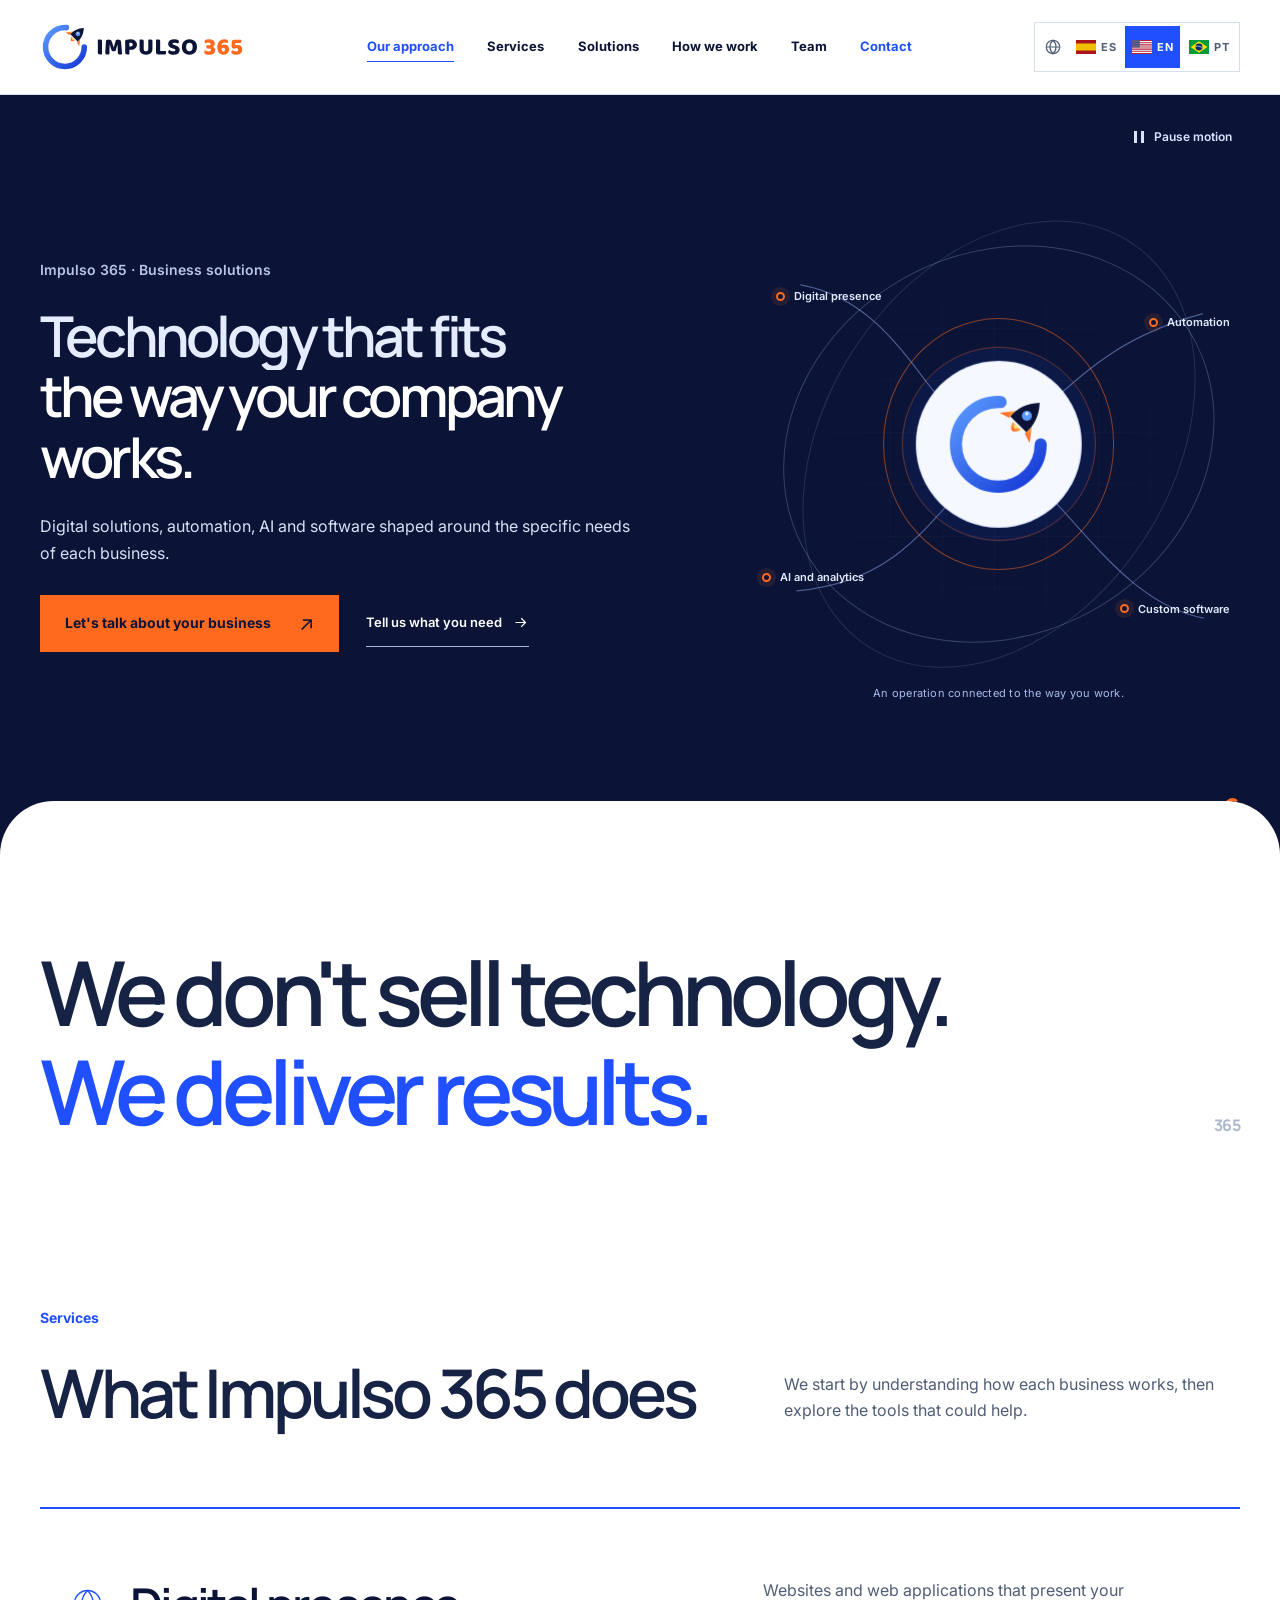
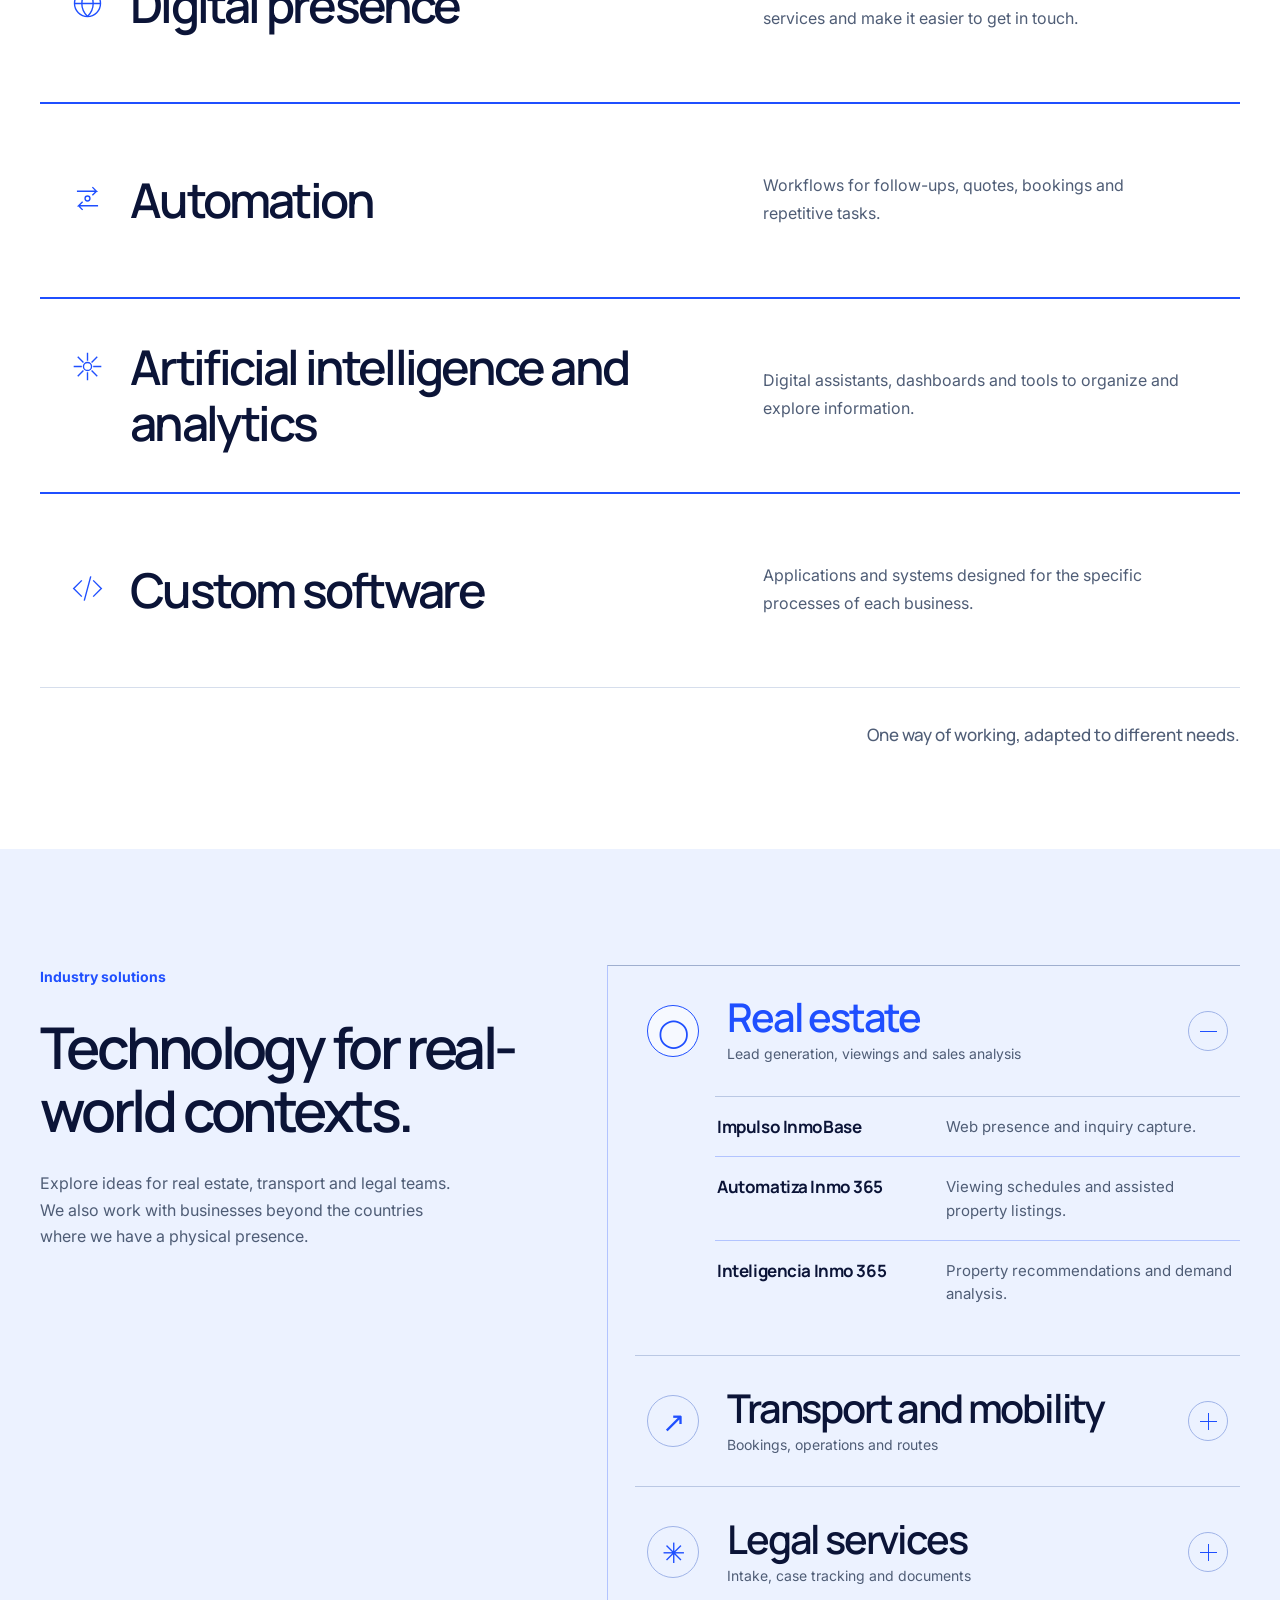
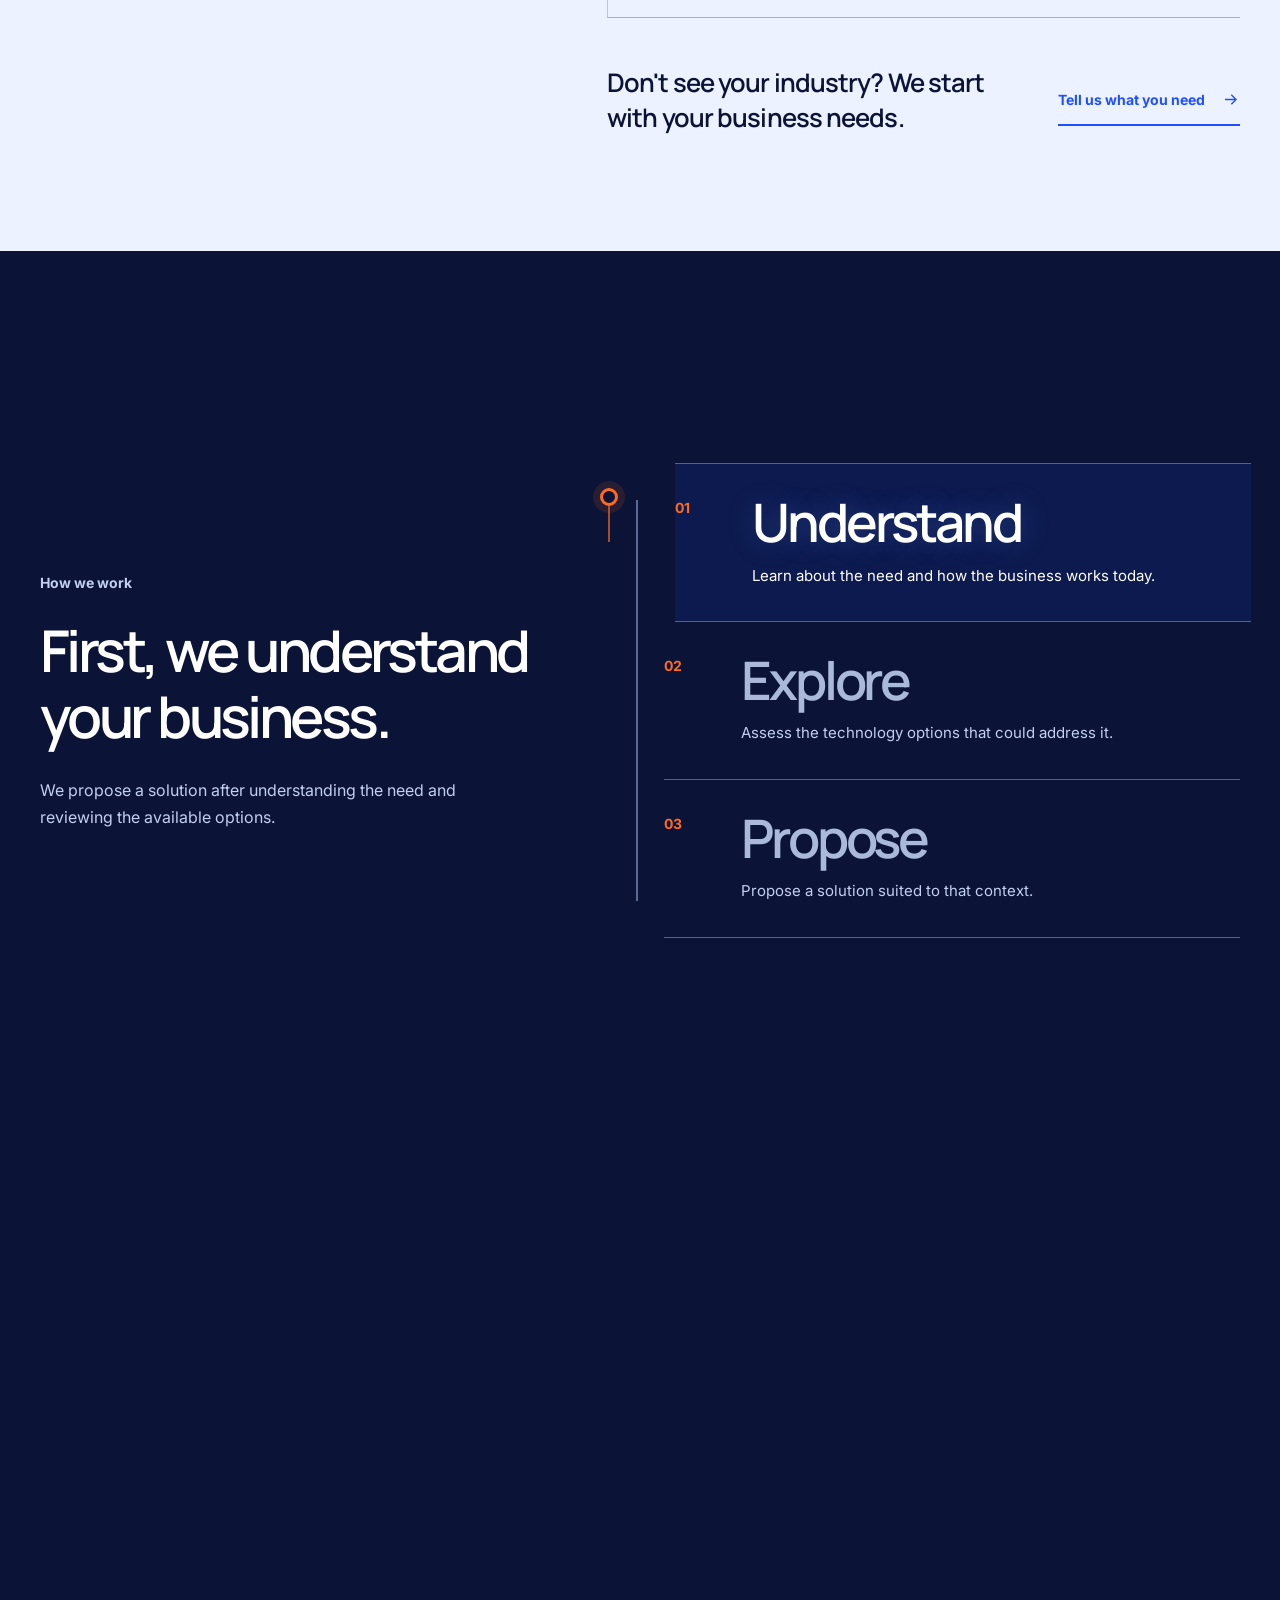
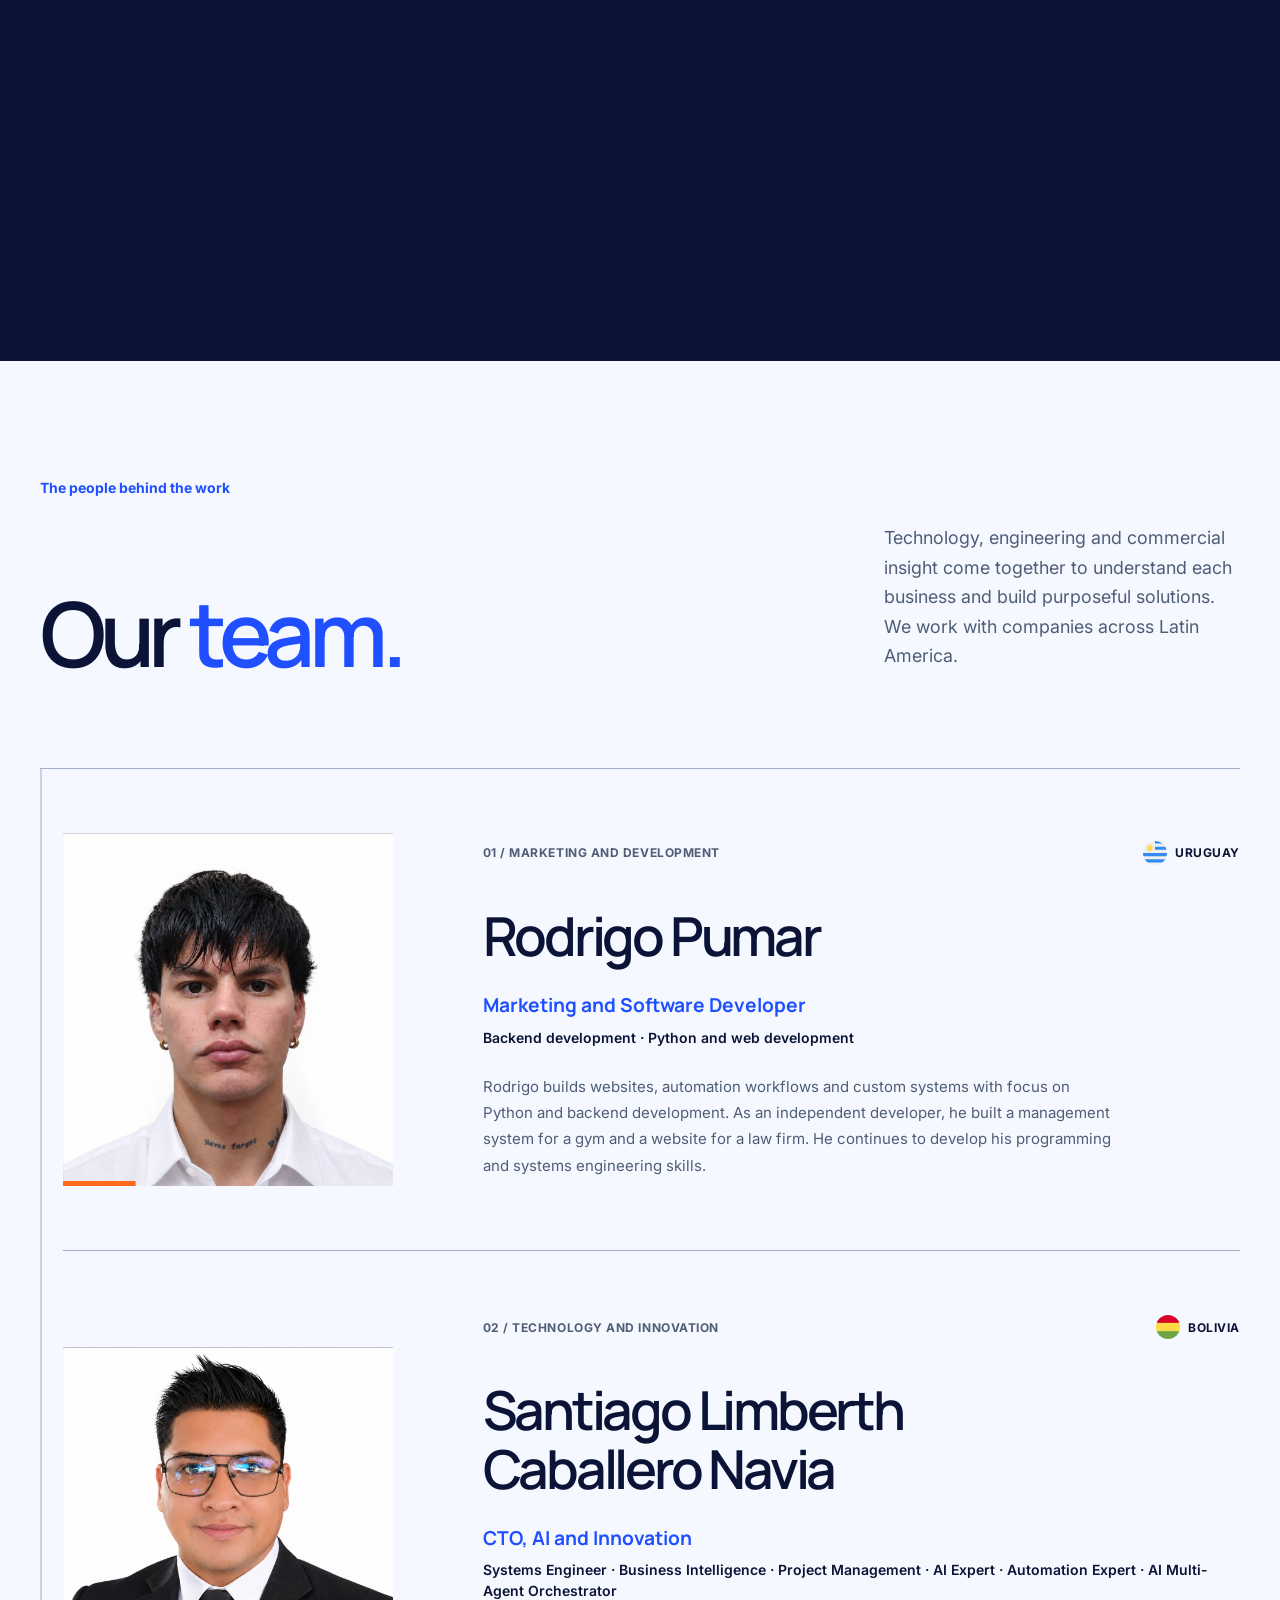
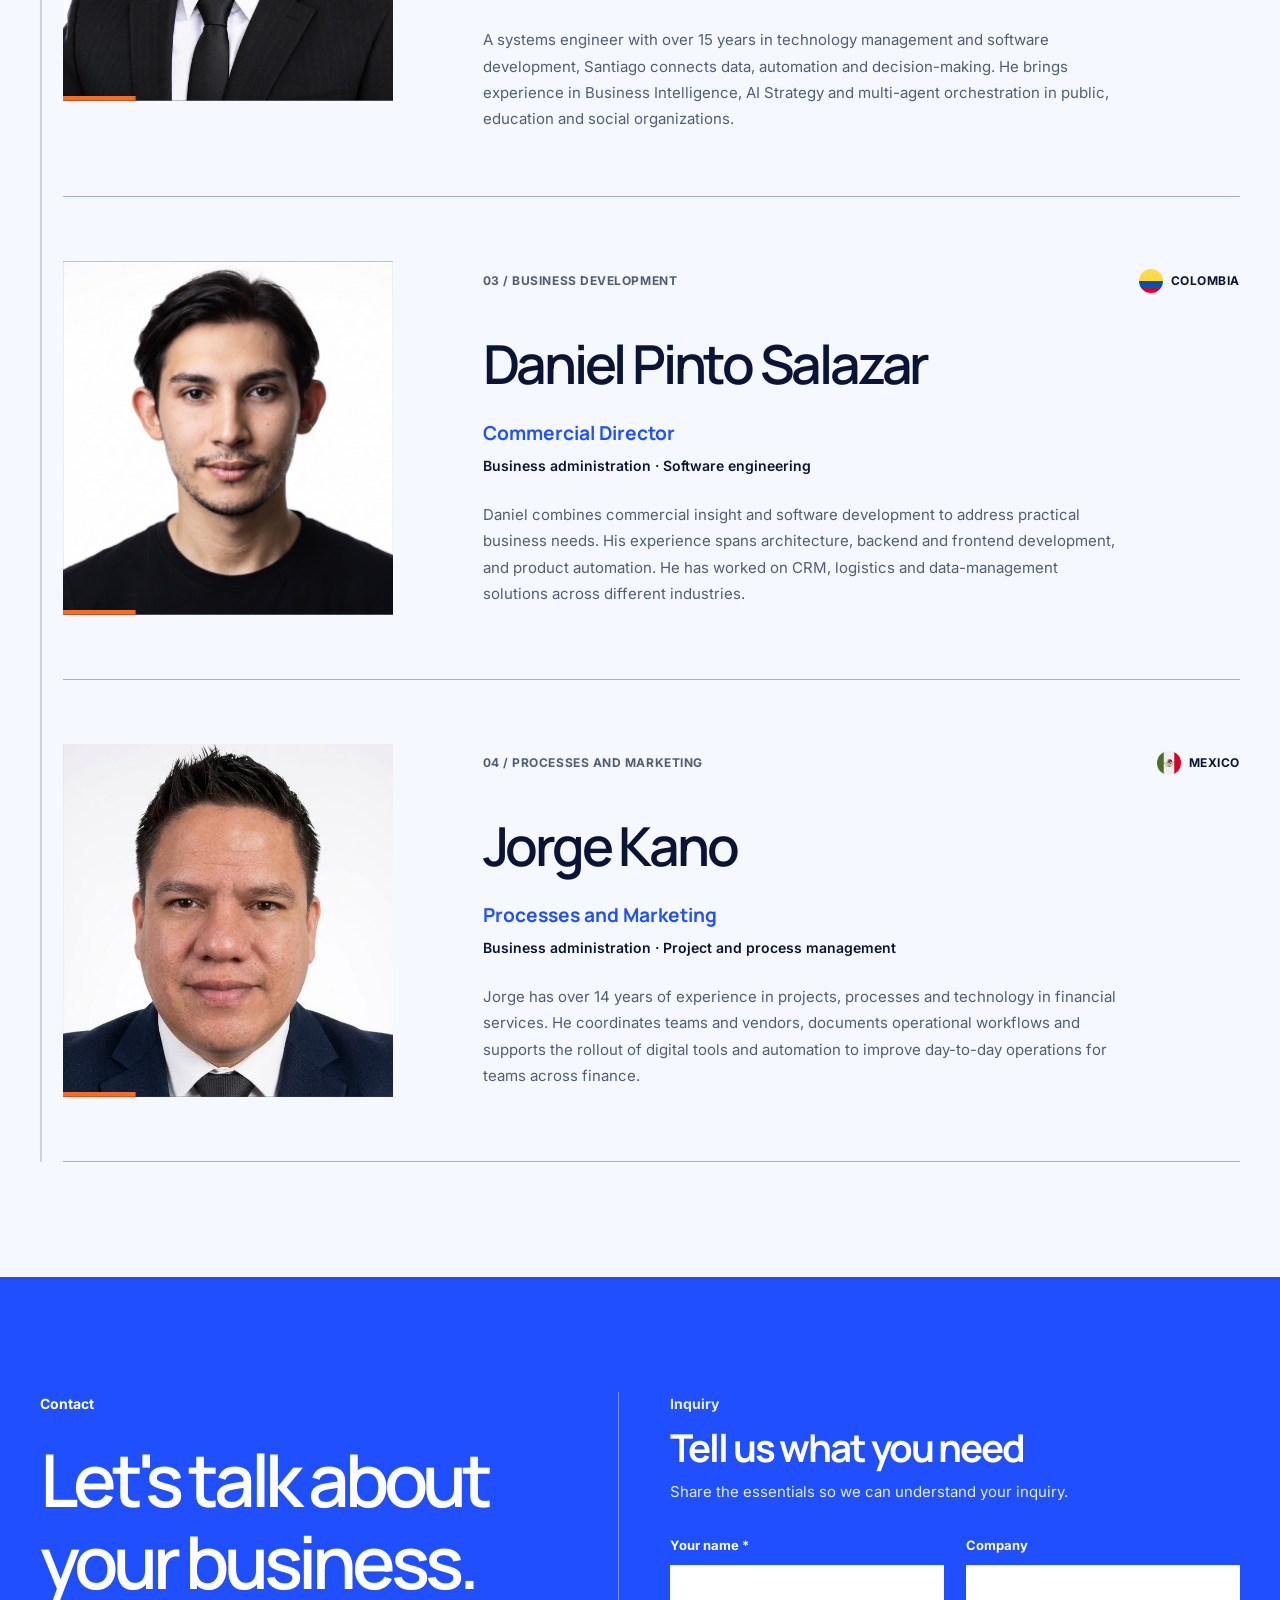
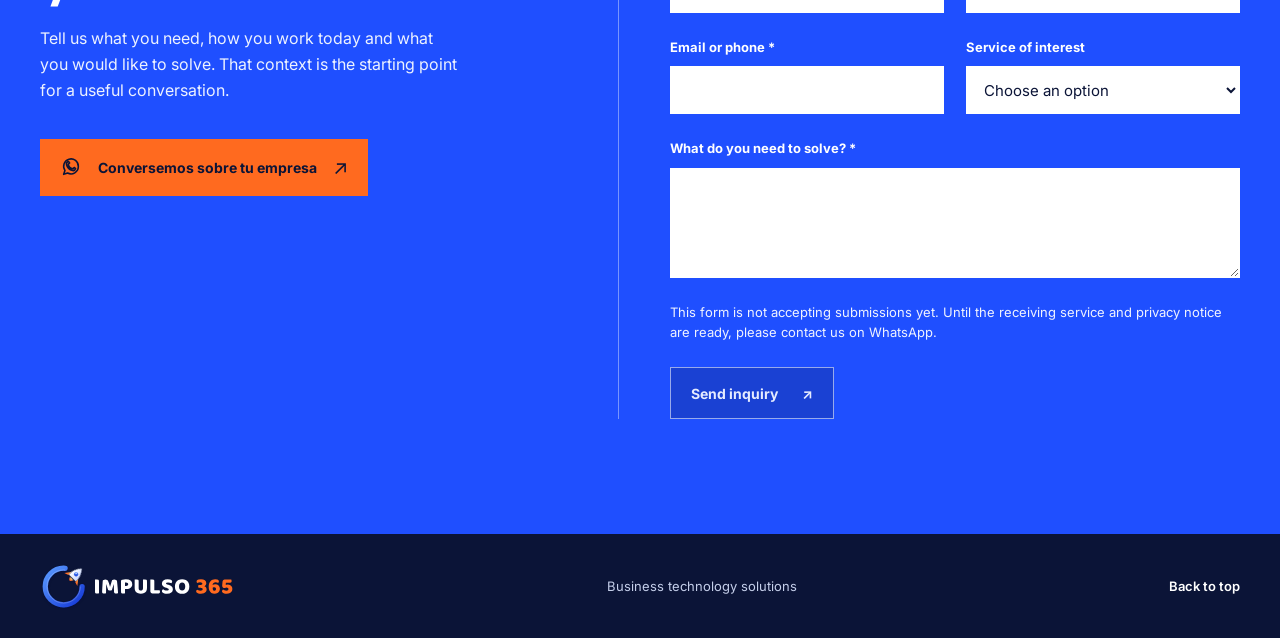
==== commit 7d5788f6: "Update Rodrigo and Santiago team portraits" ====
--- a/index.html
+++ b/index.html
@@ -176,7 +176,7 @@
           </div>
           <div class="team-list">
             <article class="team-member">
-              <div class="team-portrait team-portrait-placeholder"><img src="./assets/team/avatar-neutral.svg" alt="Fotografía no disponible de Rodrigo Pumar" width="800" height="960" loading="lazy" decoding="async" /></div>
+              <div class="team-portrait"><img src="./assets/team/rodrigo-pumar.jpg?v=20261112-rodrigo1" alt="Retrato de Rodrigo Pumar" width="1086" height="1448" loading="lazy" decoding="async" data-fallback-name="Rodrigo Pumar" /></div>
               <div class="team-profile">
                 <div class="team-meta"><span>01 / Marketing y desarrollo</span><span class="team-country"><img src="./assets/flags/uy.svg" alt="" width="28" height="28" loading="lazy" />Uruguay</span></div>
                 <h3>Rodrigo Pumar</h3>
@@ -186,7 +186,7 @@
               </div>
             </article>
             <article class="team-member">
-              <div class="team-portrait"><img src="./assets/team/santiago-caballero.jpg" alt="Retrato de Santiago Limberth Caballero Navia" width="900" height="866" loading="lazy" decoding="async" data-fallback-name="Santiago Limberth Caballero Navia" /></div>
+              <div class="team-portrait"><img src="./assets/team/santiago-caballero.jpg?v=20261112-santiago1" alt="Retrato de Santiago Limberth Caballero Navia" width="1278" height="1230" loading="lazy" decoding="async" data-fallback-name="Santiago Limberth Caballero Navia" /></div>
               <div class="team-profile">
                 <div class="team-meta"><span>02 / Tecnología e innovación</span><span class="team-country"><img src="./assets/flags/bo.svg" alt="" width="28" height="28" loading="lazy" />Bolivia</span></div>
                 <h3>Santiago Limberth Caballero Navia</h3>
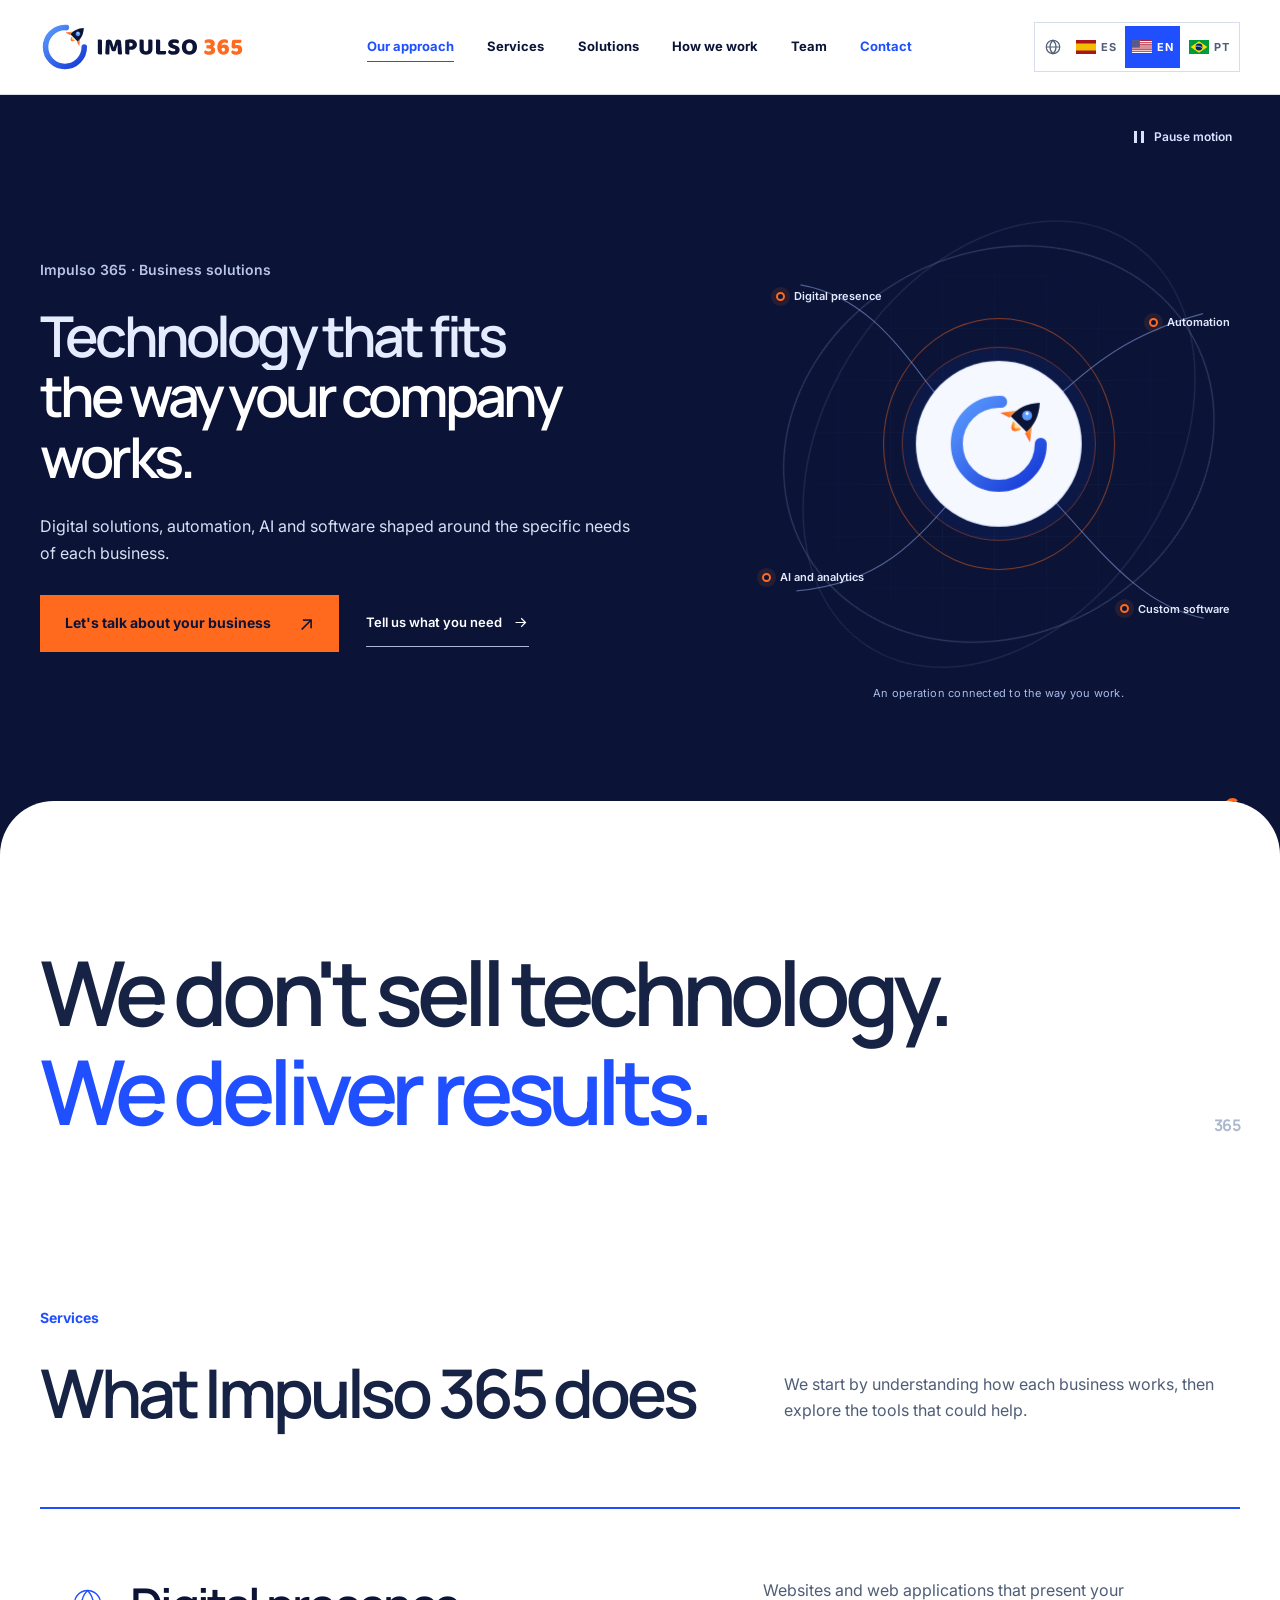
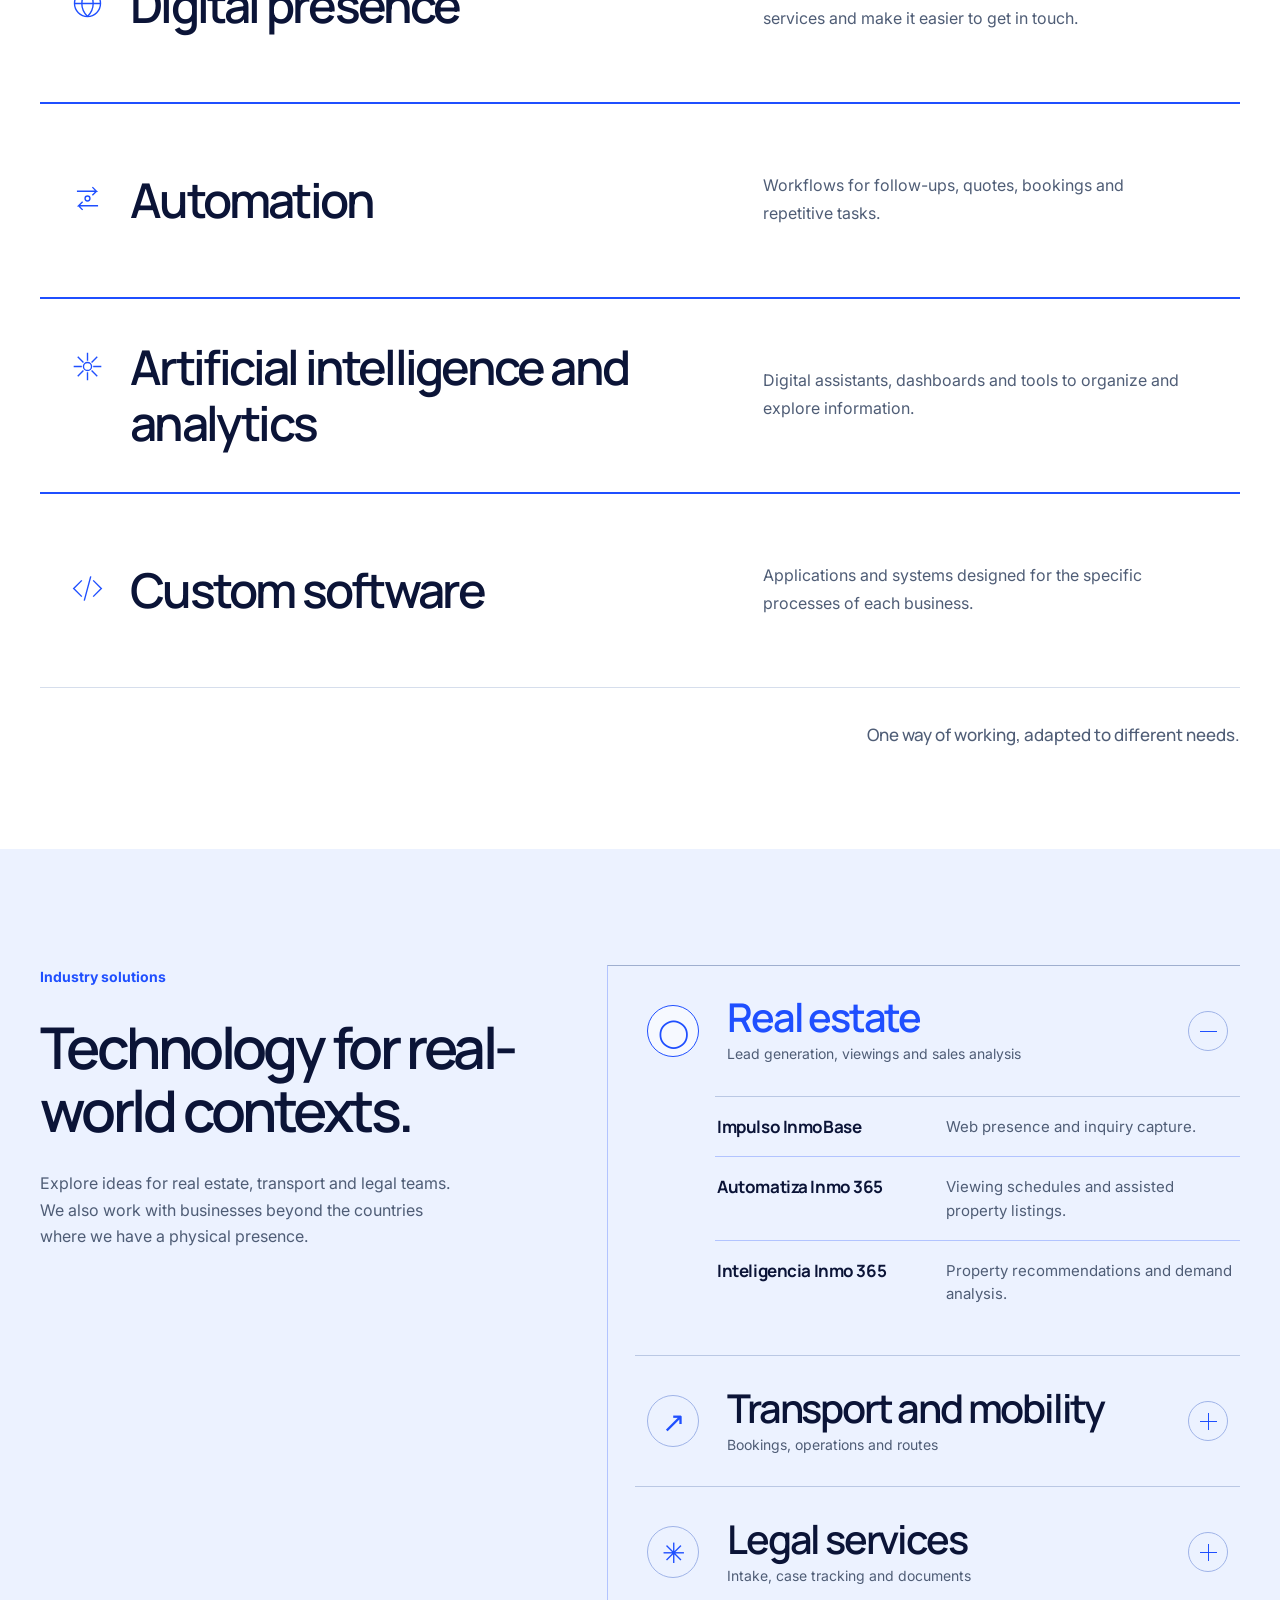
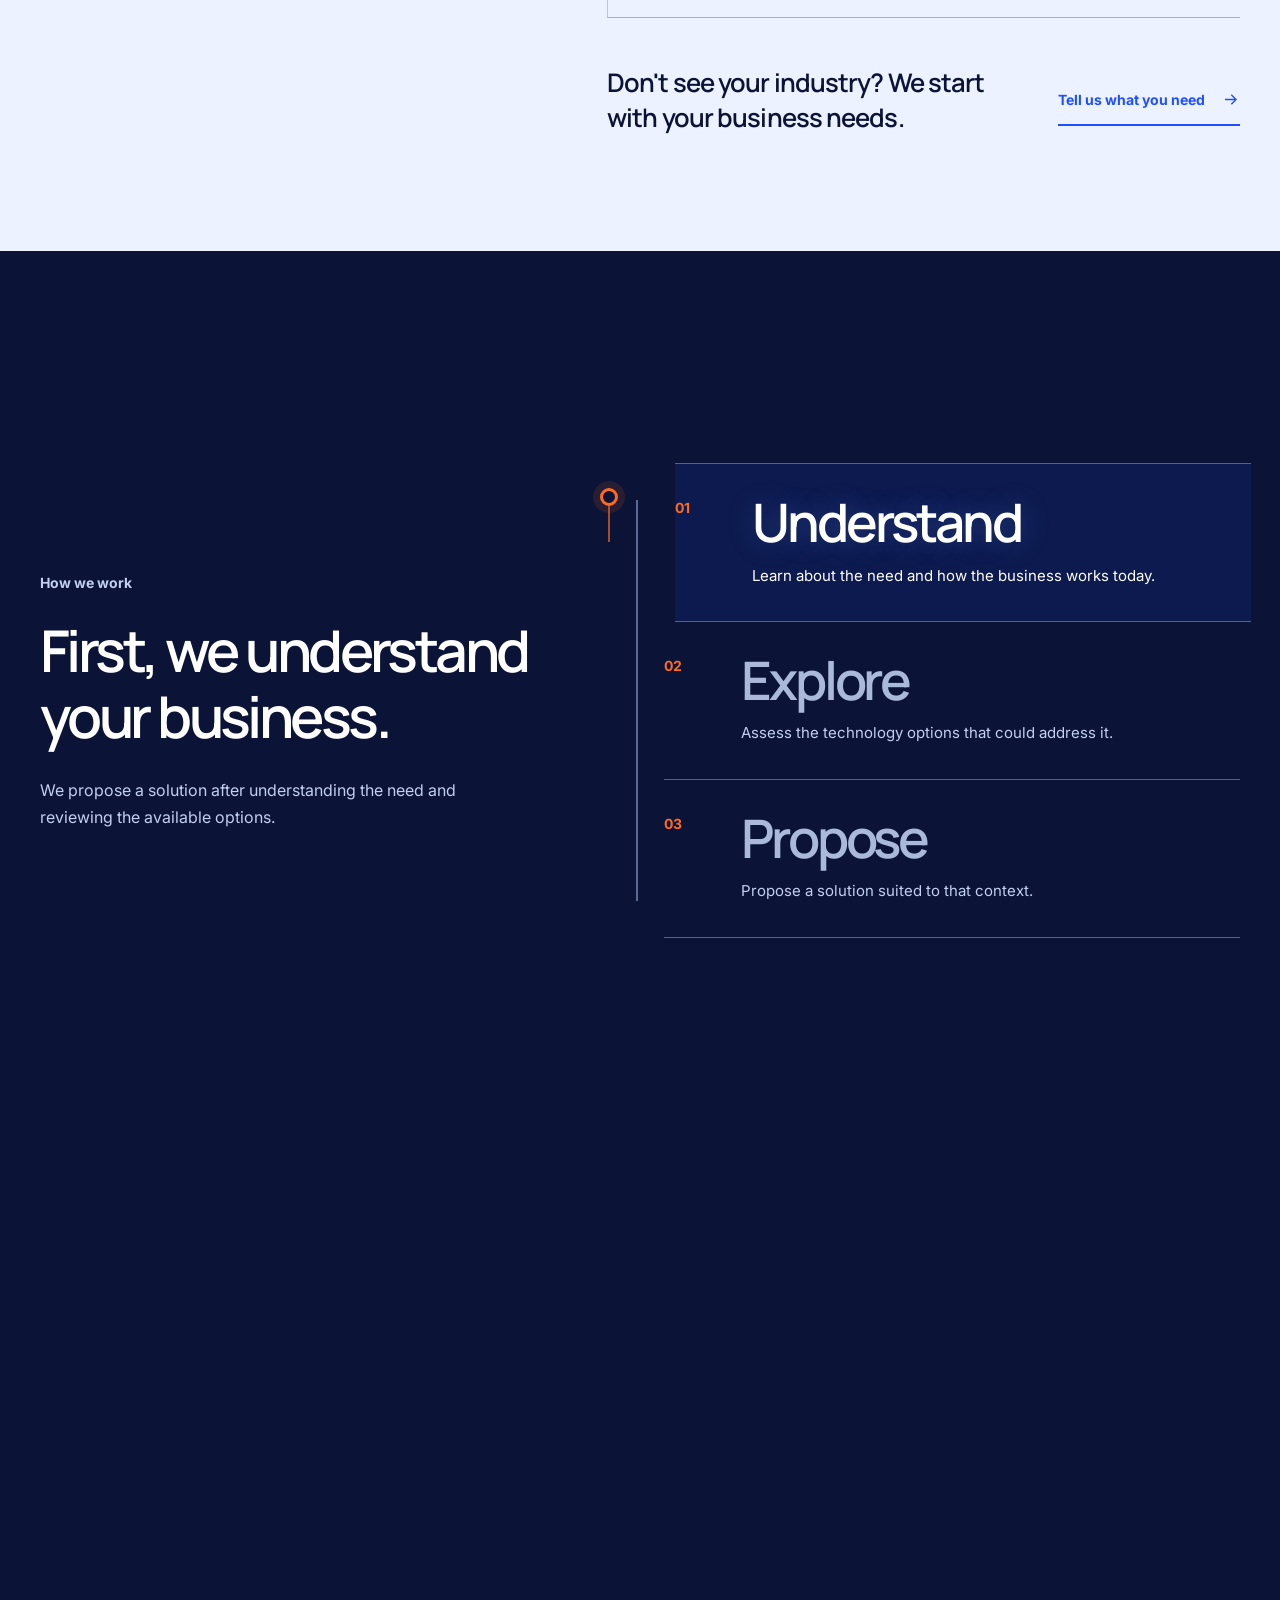
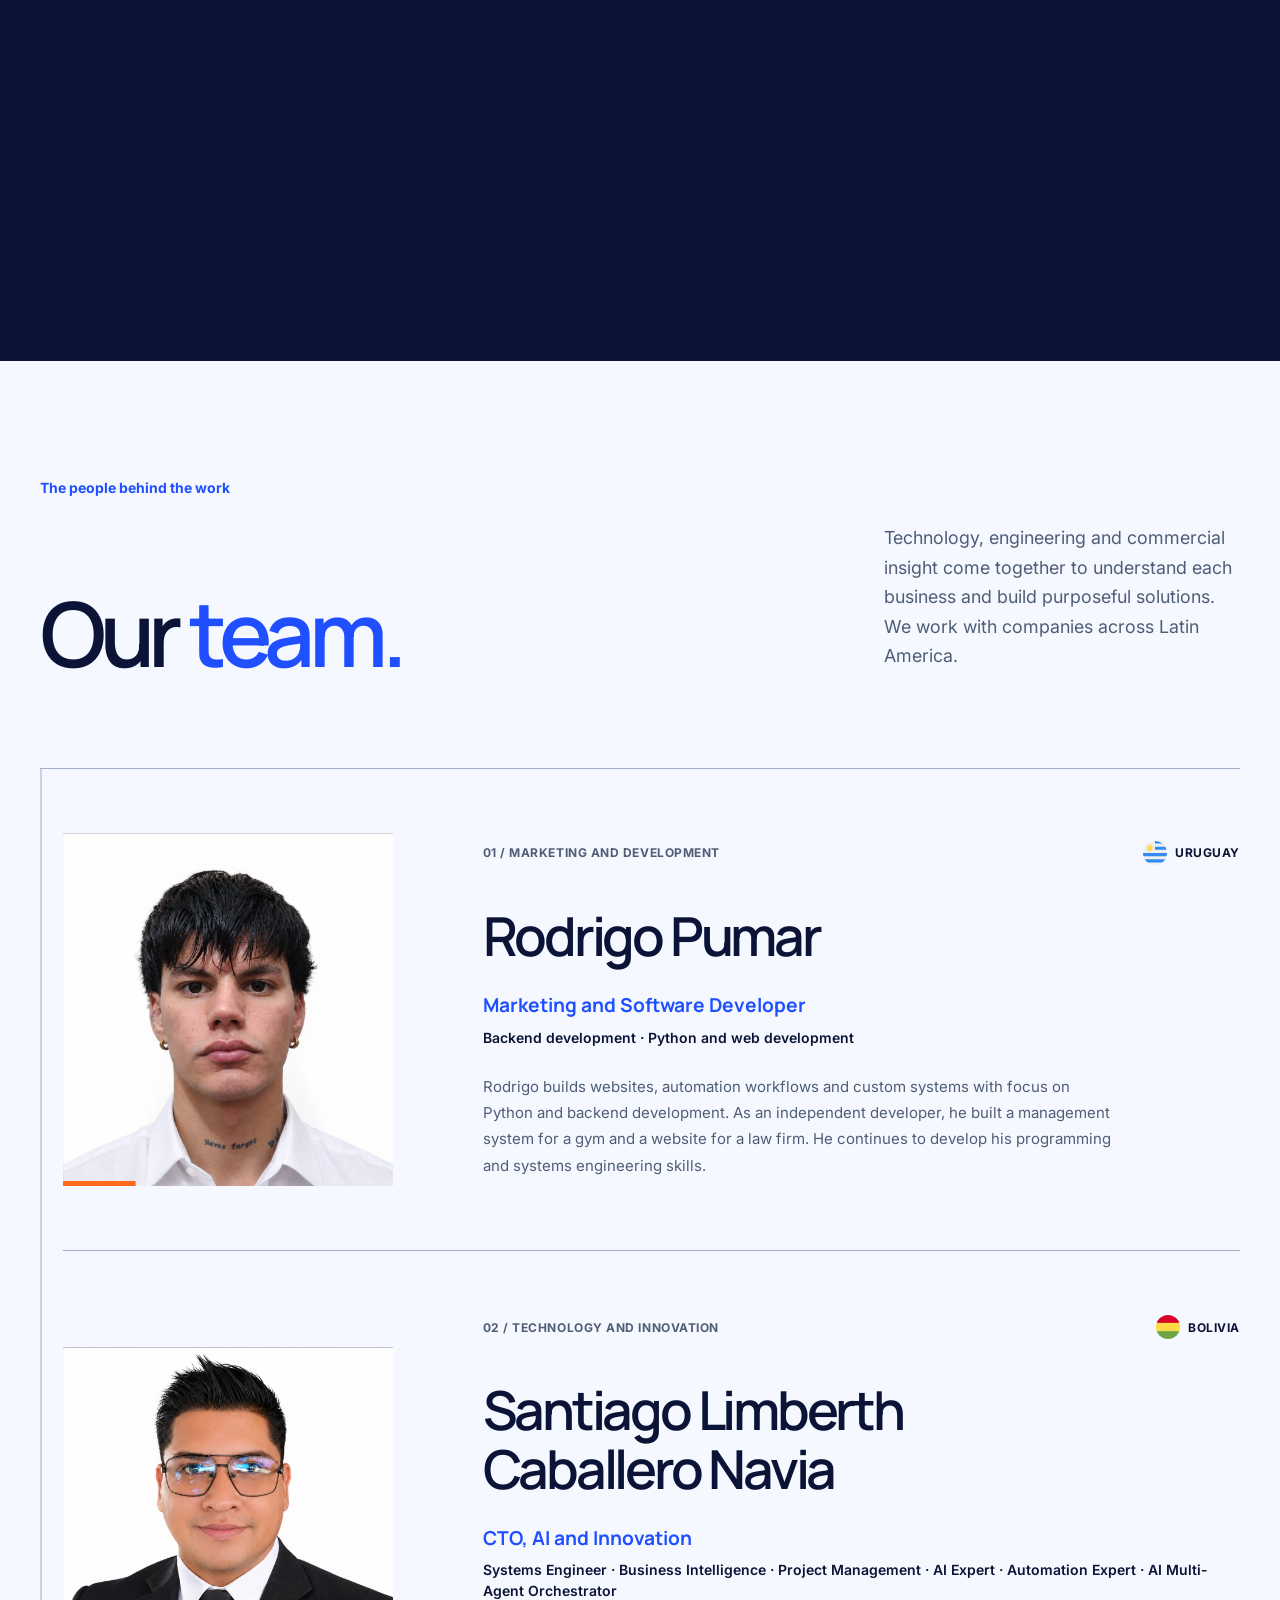
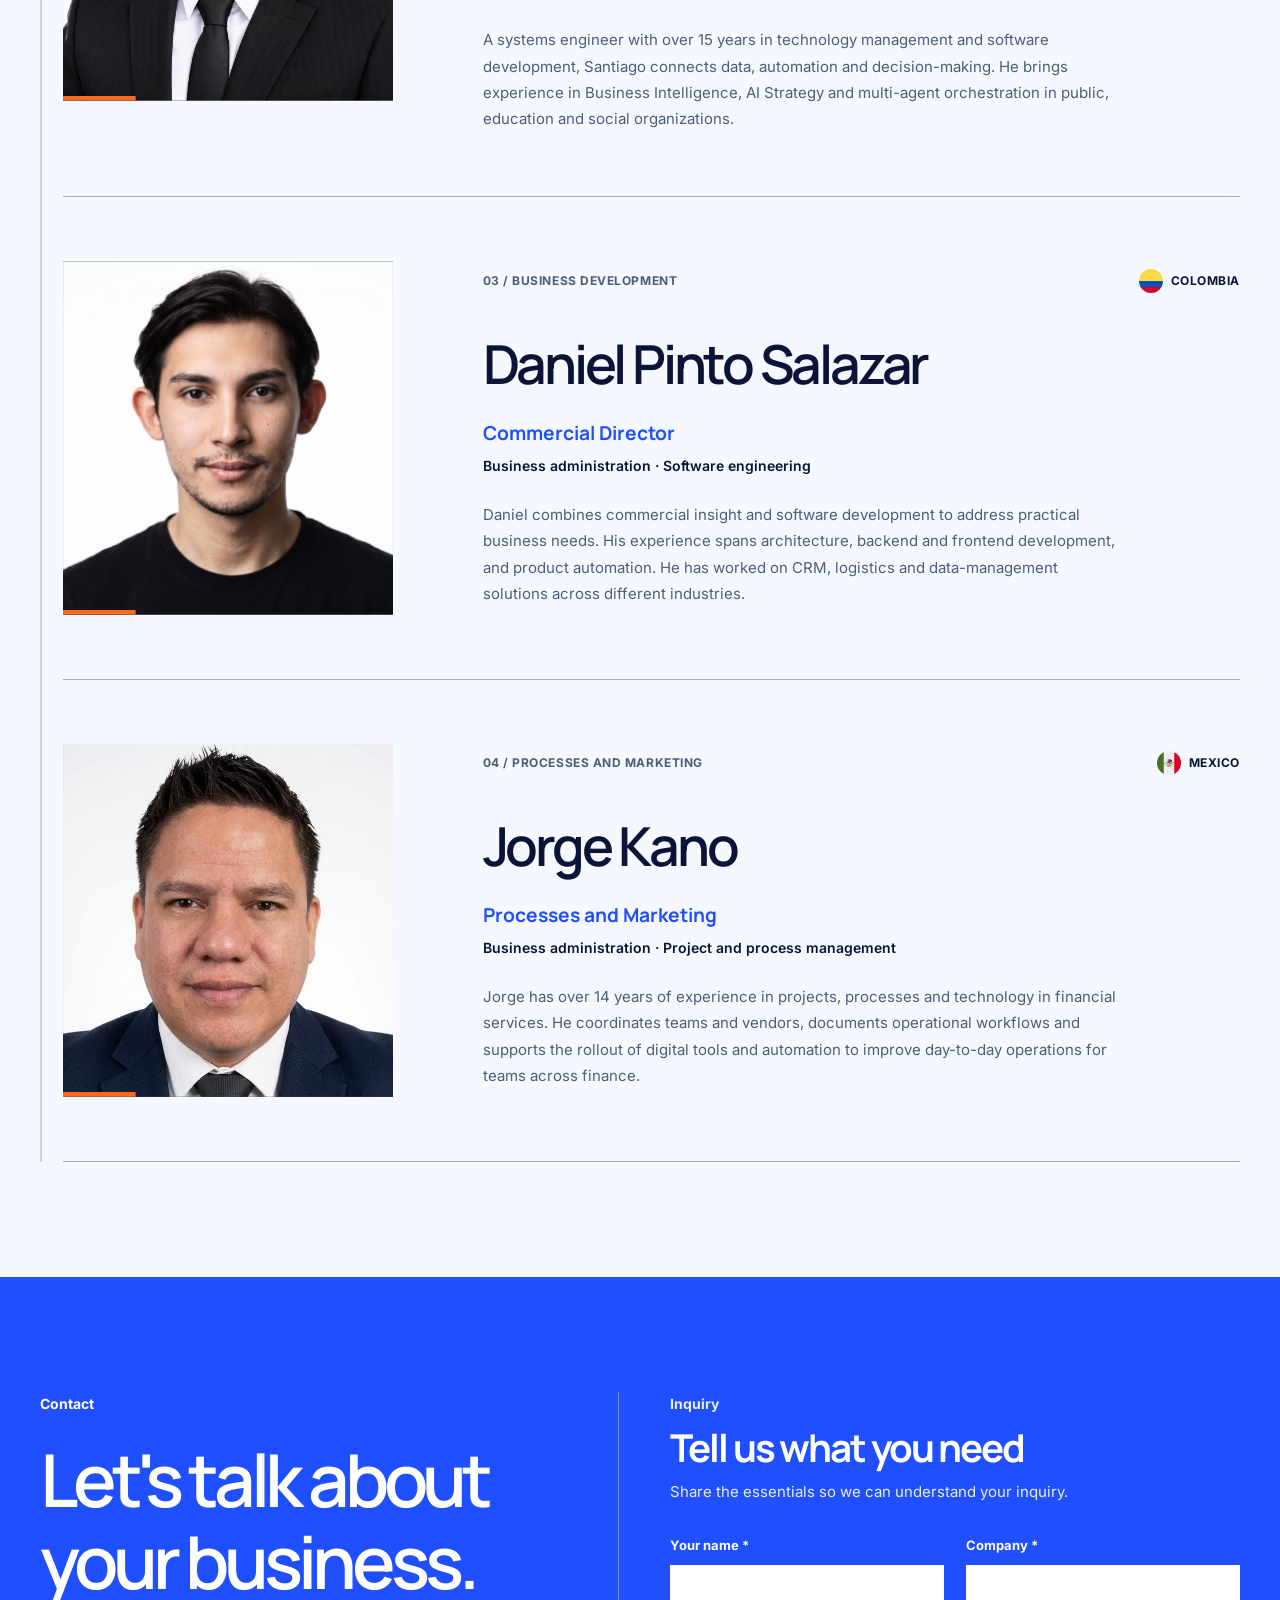
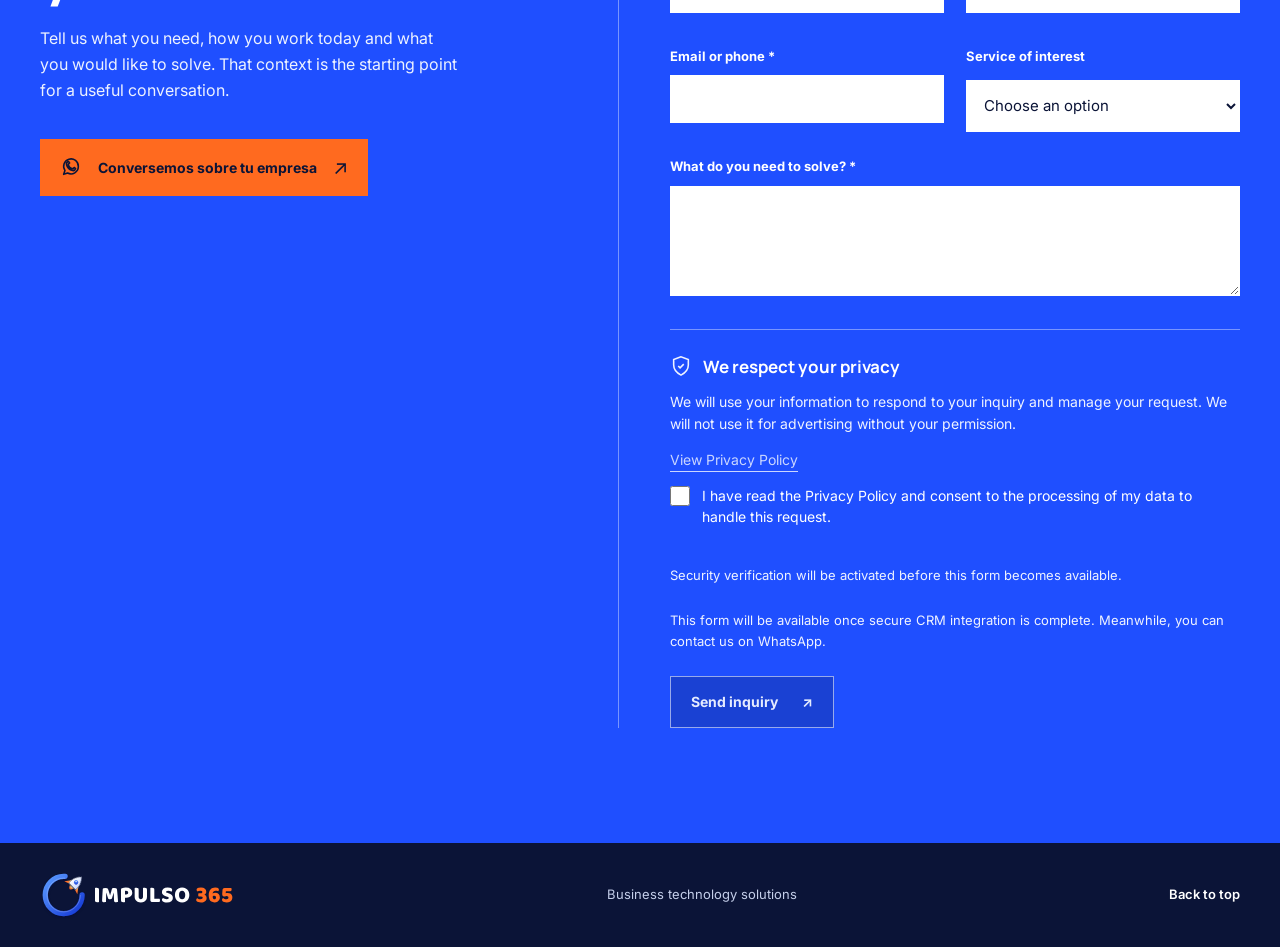
==== commit d221dd5a: "Prepare secure multilingual contact form phase one" ====
--- a/index.html
+++ b/index.html
@@ -229,11 +229,14 @@
           </div>
           <div class="contact-form-wrap" id="formulario">
             <div class="form-heading"><p class="section-label">Solicitud</p><h3>Cuéntanos qué necesitas</h3><p>Completa los datos esenciales para preparar tu consulta.</p></div>
-            <form class="inquiry-form" aria-describedby="form-status">
-              <div class="form-pair"><div class="form-field"><label for="inquiry-name">Tu nombre <span aria-hidden="true">*</span></label><input id="inquiry-name" name="nombre" type="text" autocomplete="name" maxlength="80" required /></div><div class="form-field"><label for="inquiry-company">Empresa</label><input id="inquiry-company" name="empresa" type="text" autocomplete="organization" maxlength="100" /></div></div>
-              <div class="form-pair"><div class="form-field"><label for="inquiry-contact">Correo o teléfono <span aria-hidden="true">*</span></label><input id="inquiry-contact" name="contacto" type="text" autocomplete="off" maxlength="120" required /></div><div class="form-field"><label for="inquiry-service">Servicio de interés</label><select id="inquiry-service" name="servicio"><option value="">Selecciona una opción</option><option value="presencia-digital">Presencia digital</option><option value="automatizacion">Automatización</option><option value="ia-analisis">Inteligencia artificial y análisis</option><option value="software-medida">Software a medida</option><option value="solucion-sector">Solución por sector</option><option value="indefinido">Aún no lo sé</option></select></div></div>
-              <div class="form-field"><label for="inquiry-message">¿Qué necesitas resolver? <span aria-hidden="true">*</span></label><textarea id="inquiry-message" name="mensaje" rows="4" maxlength="1200" required></textarea></div>
-              <p class="form-status" id="form-status" role="status">El formulario está preparado, pero aún no recibe envíos. Mientras activamos su recepción y aviso de privacidad, puedes escribirnos por WhatsApp.</p>
+            <form class="inquiry-form" aria-describedby="form-status" data-turnstile-site-key="">
+              <div class="form-pair"><div class="form-field"><label for="inquiry-name">Tu nombre <span aria-hidden="true">*</span></label><input id="inquiry-name" name="nombre" type="text" autocomplete="name" maxlength="80" aria-describedby="inquiry-name-error" required /><span class="field-error" id="inquiry-name-error" aria-live="polite"> </span></div><div class="form-field"><label for="inquiry-company">Empresa <span aria-hidden="true">*</span></label><input id="inquiry-company" name="empresa" type="text" autocomplete="organization" maxlength="100" aria-describedby="inquiry-company-error" required /><span class="field-error" id="inquiry-company-error" aria-live="polite"> </span></div></div>
+              <div class="form-pair"><div class="form-field"><label for="inquiry-contact">Correo o teléfono <span aria-hidden="true">*</span></label><input id="inquiry-contact" name="contacto" type="text" autocomplete="off" maxlength="120" aria-describedby="inquiry-contact-error" required /><span class="field-error" id="inquiry-contact-error" aria-live="polite"> </span></div><div class="form-field"><label for="inquiry-service">Servicio de interés</label><select id="inquiry-service" name="servicio"><option value="">Selecciona una opción</option><option value="presencia-digital">Presencia digital</option><option value="automatizacion">Automatización</option><option value="ia-analisis">Inteligencia artificial y análisis</option><option value="software-medida">Software a medida</option><option value="solucion-sector">Solución por sector</option><option value="indefinido">Aún no lo sé</option></select></div></div>
+              <div class="form-field"><label for="inquiry-message">¿Qué necesitas resolver? <span aria-hidden="true">*</span></label><textarea id="inquiry-message" name="mensaje" rows="4" maxlength="1200" aria-describedby="inquiry-message-error" required></textarea><span class="field-error" id="inquiry-message-error" aria-live="polite"> </span></div>
+              <div class="form-privacy"><div class="form-privacy-heading"><svg viewBox="0 0 24 24" fill="none" stroke="currentColor" stroke-width="1.7" aria-hidden="true"><path d="M12 2 4 5v6c0 5 3.4 8.6 8 11 4.6-2.4 8-6 8-11V5l-8-3Z"/><path d="m9 12 2 2 4-4"/></svg><h4>Respetamos tu privacidad</h4></div><p>Utilizaremos tus datos para responder tu consulta y gestionar tu solicitud. No los utilizaremos para publicidad sin tu autorización.</p><span class="privacy-link" aria-disabled="true">Consultar Política de privacidad</span><label class="privacy-consent" for="inquiry-consent"><input id="inquiry-consent" name="consentimientoAceptado" type="checkbox" aria-describedby="inquiry-consent-error" required /><span>He leído la Política de privacidad y autorizo el tratamiento de mis datos para atender esta solicitud.</span></label><span class="field-error" id="inquiry-consent-error" aria-live="polite"> </span></div>
+              <div class="form-honeypot" aria-hidden="true"><label for="inquiry-website">Sitio web</label><input id="inquiry-website" name="website" type="text" tabindex="-1" autocomplete="off" /></div>
+              <div class="turnstile-container" aria-hidden="true"></div><p class="turnstile-status" role="status">La verificación de seguridad se activará antes de habilitar el formulario.</p>
+              <p class="form-status" id="form-status" role="status">El formulario estará disponible cuando finalicemos la integración segura con nuestro CRM. Mientras tanto, puedes escribirnos por WhatsApp.</p>
               <button type="submit" disabled>Enviar solicitud <span aria-hidden="true">↗</span></button>
             </form>
           </div>
--- a/styles.css
+++ b/styles.css
@@ -390,6 +390,20 @@
 .form-field input,.form-field select,.form-field textarea { width: 100%; min-height: 48px; padding: 11px 13px; border: 1px solid rgba(255,255,255,.48); border-radius: 0; outline: none; color: var(--navy); background: #fff; font: 400 15px/1.4 Inter,Arial,sans-serif; }
 .form-field textarea { min-height: 110px; resize: vertical; }
 .form-field :is(input,select,textarea):focus-visible { outline: 3px solid var(--orange); outline-offset: 2px; }
+.field-error { display: block; min-height: 1px; color: #fff; font-size: 13px; line-height: 1.5; }
+.form-field [aria-invalid="true"],.privacy-consent input[aria-invalid="true"] { outline: 2px solid var(--orange); outline-offset: 2px; }
+.form-privacy { display: grid; gap: 13px; border-top: 1px solid rgba(255,255,255,.4); padding-top: 25px; color: #eff3ff; }
+.form-privacy-heading { display: flex; align-items: center; gap: 11px; }
+.form-privacy-heading svg { width: 22px; height: 22px; flex: none; }
+.form-privacy-heading h4 { margin: 0; color: #fff; font: 700 17px Manrope,Arial,sans-serif; }
+.form-privacy p { margin: 0; font-size: 14px; line-height: 1.6; }
+.privacy-link { width: fit-content; border-bottom: 1px solid currentColor; color: #f5f8ff; font-size: 14px; opacity: .8; }
+.privacy-consent { display: flex; align-items: flex-start; gap: 12px; color: #fff; font-size: 14px; line-height: 1.5; cursor: pointer; }
+.privacy-consent input { flex: none; width: 20px; height: 20px; margin: 1px 0 0; accent-color: var(--orange); }
+.form-honeypot { position: absolute; width: 1px; height: 1px; overflow: hidden; clip-path: inset(50%); white-space: nowrap; }
+.turnstile-container { max-width: 100%; overflow: hidden; }
+.turnstile-container:empty { display: none; }
+.turnstile-status { margin: 0; color: #eef2ff; font-size: 13px; line-height: 1.6; }
 .form-status { max-width: 570px; margin: 0; color: #f0f3ff; font-size: 13px; line-height: 1.6; }
 .inquiry-form button { display: inline-flex; width: fit-content; min-height: 52px; align-items: center; justify-content: space-between; gap: 24px; padding: 0 20px; border: 1px solid rgba(255,255,255,.55); color: #e5ebff; background: rgba(11,20,55,.22); font: 700 14px Inter,Arial,sans-serif; }
 .inquiry-form button:disabled { cursor: not-allowed; }
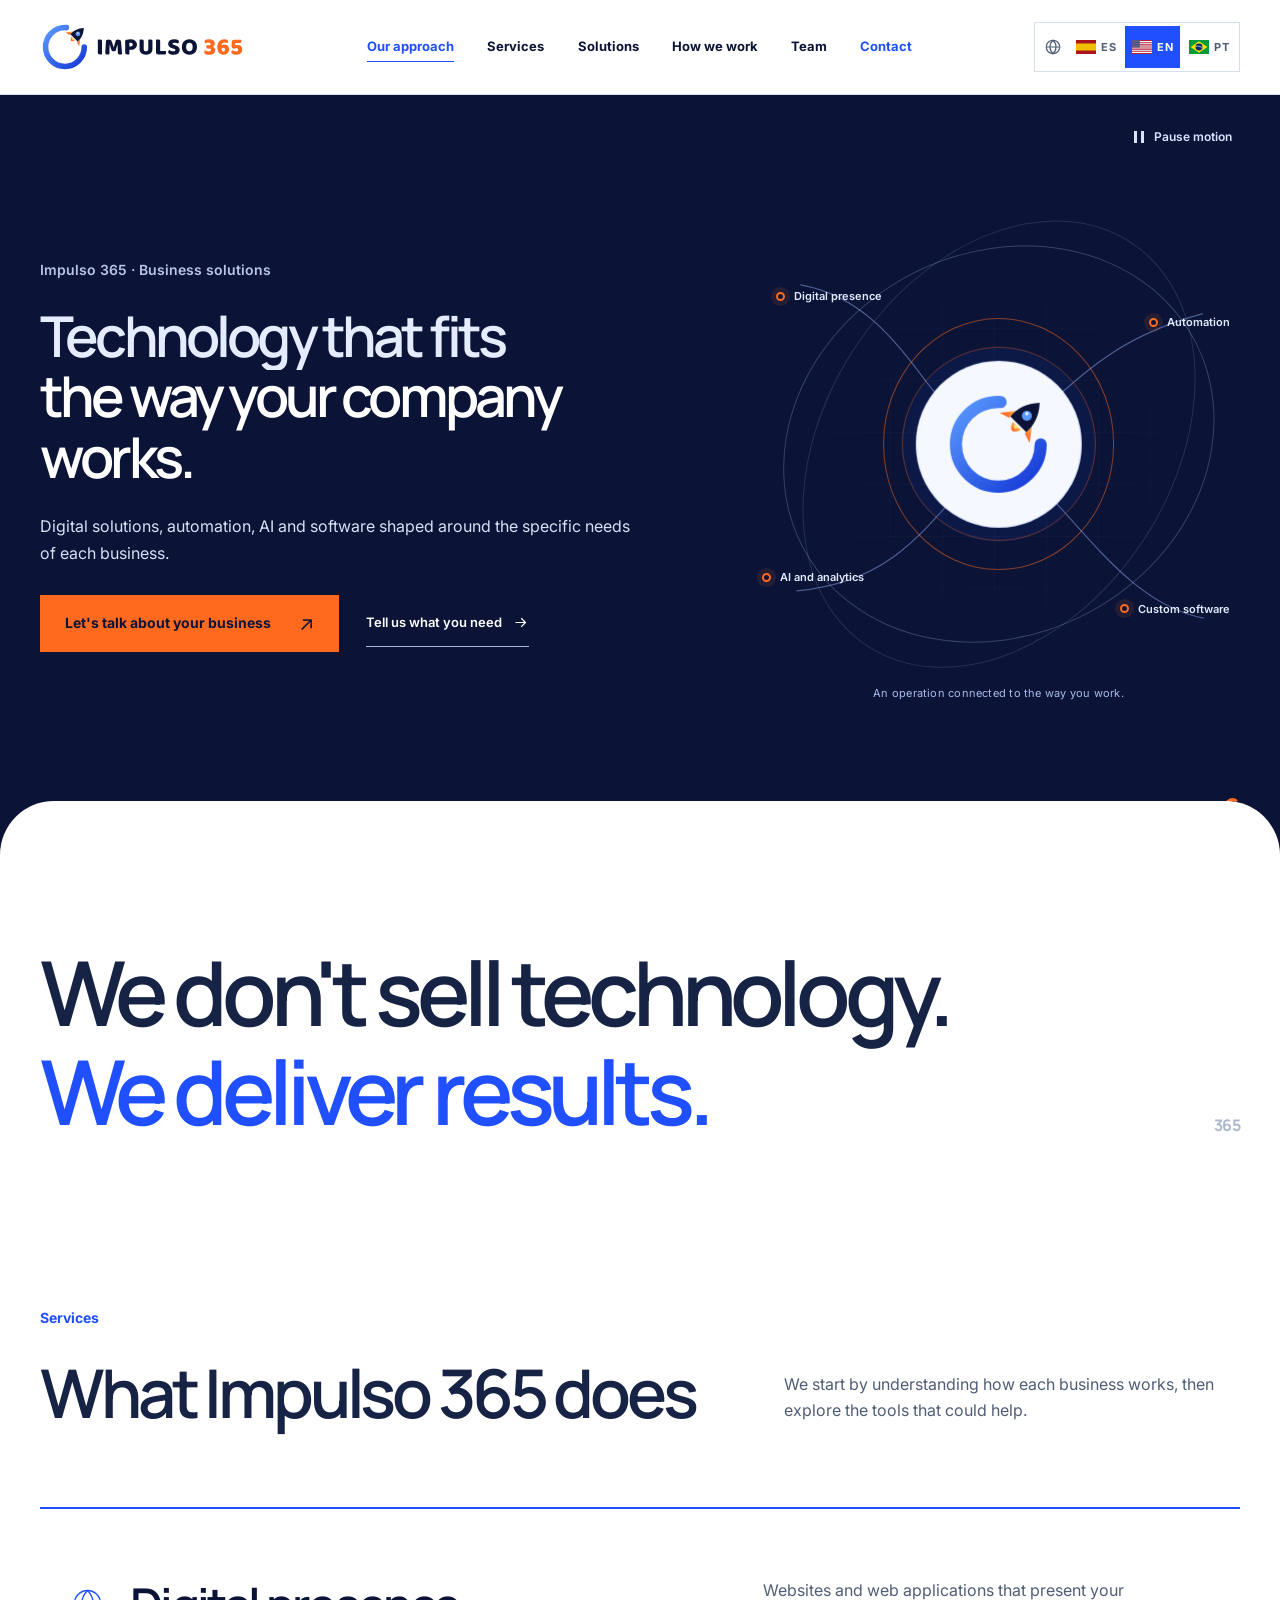
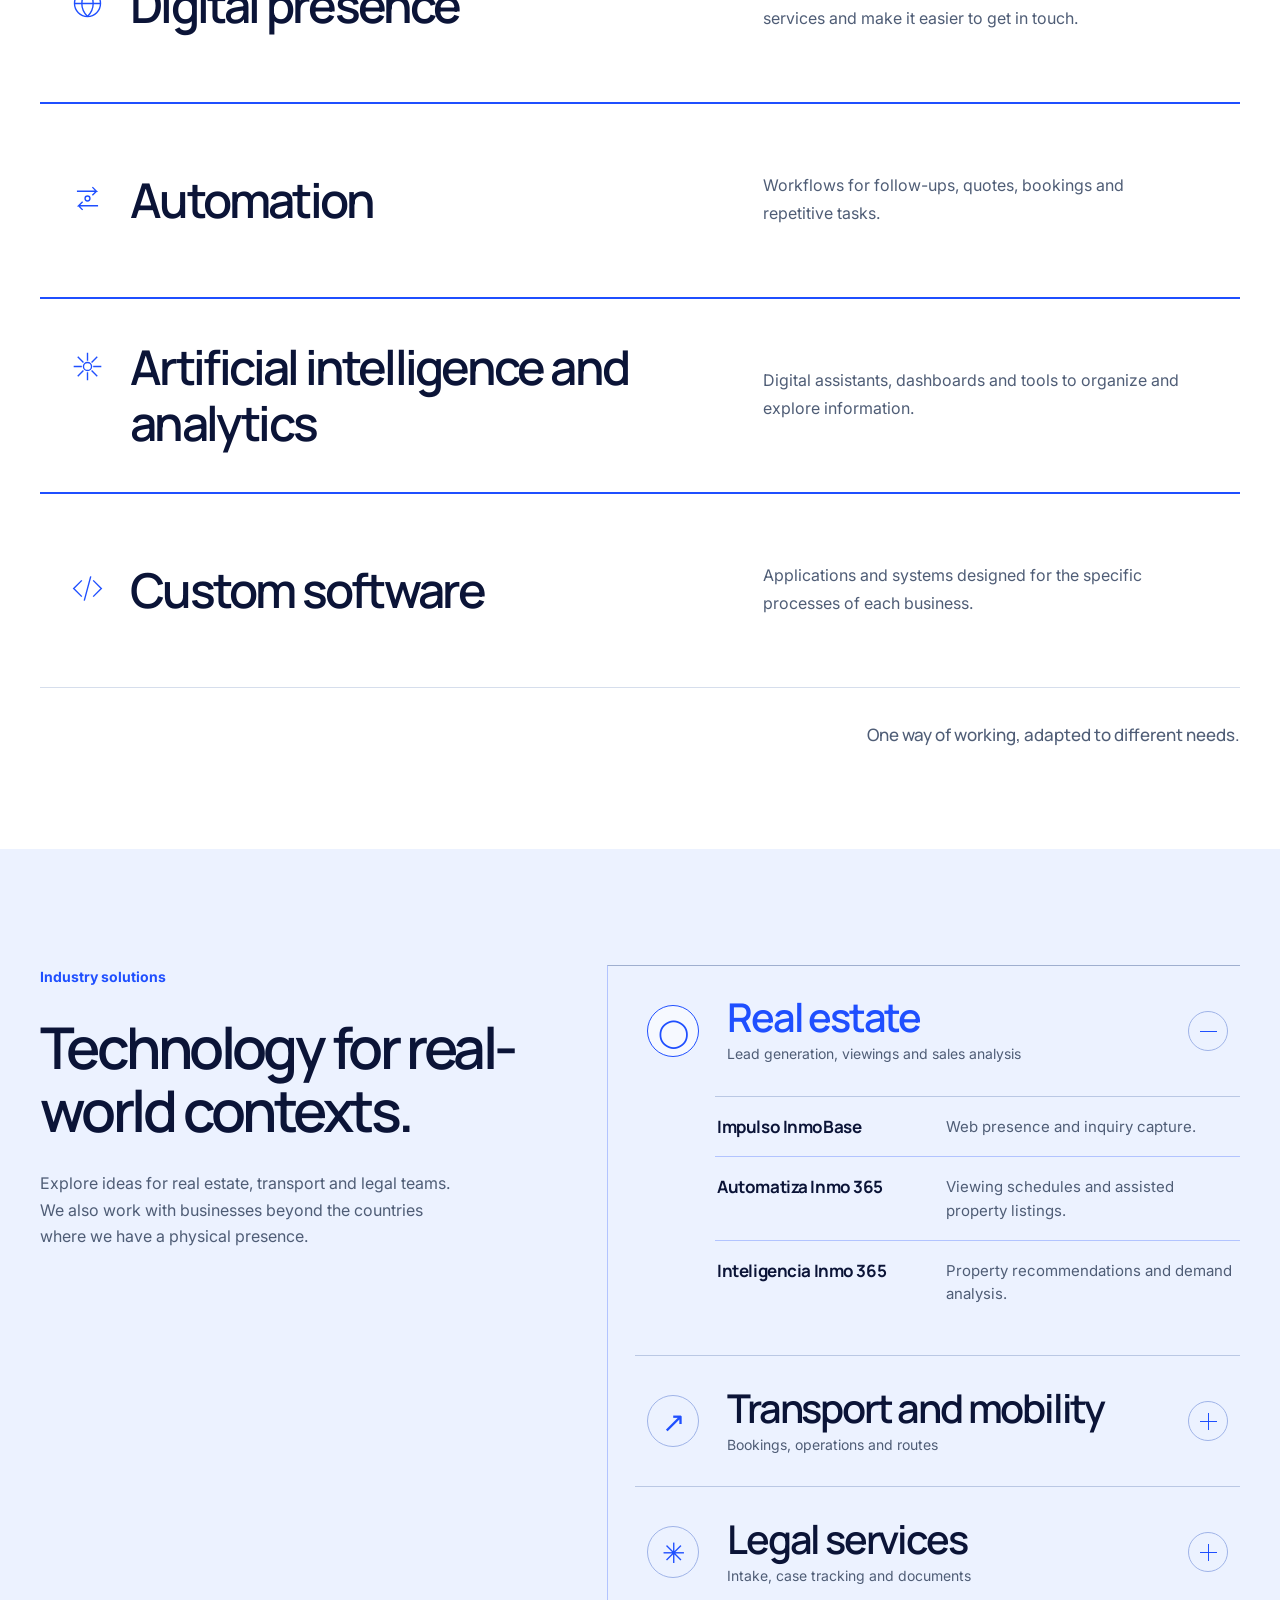
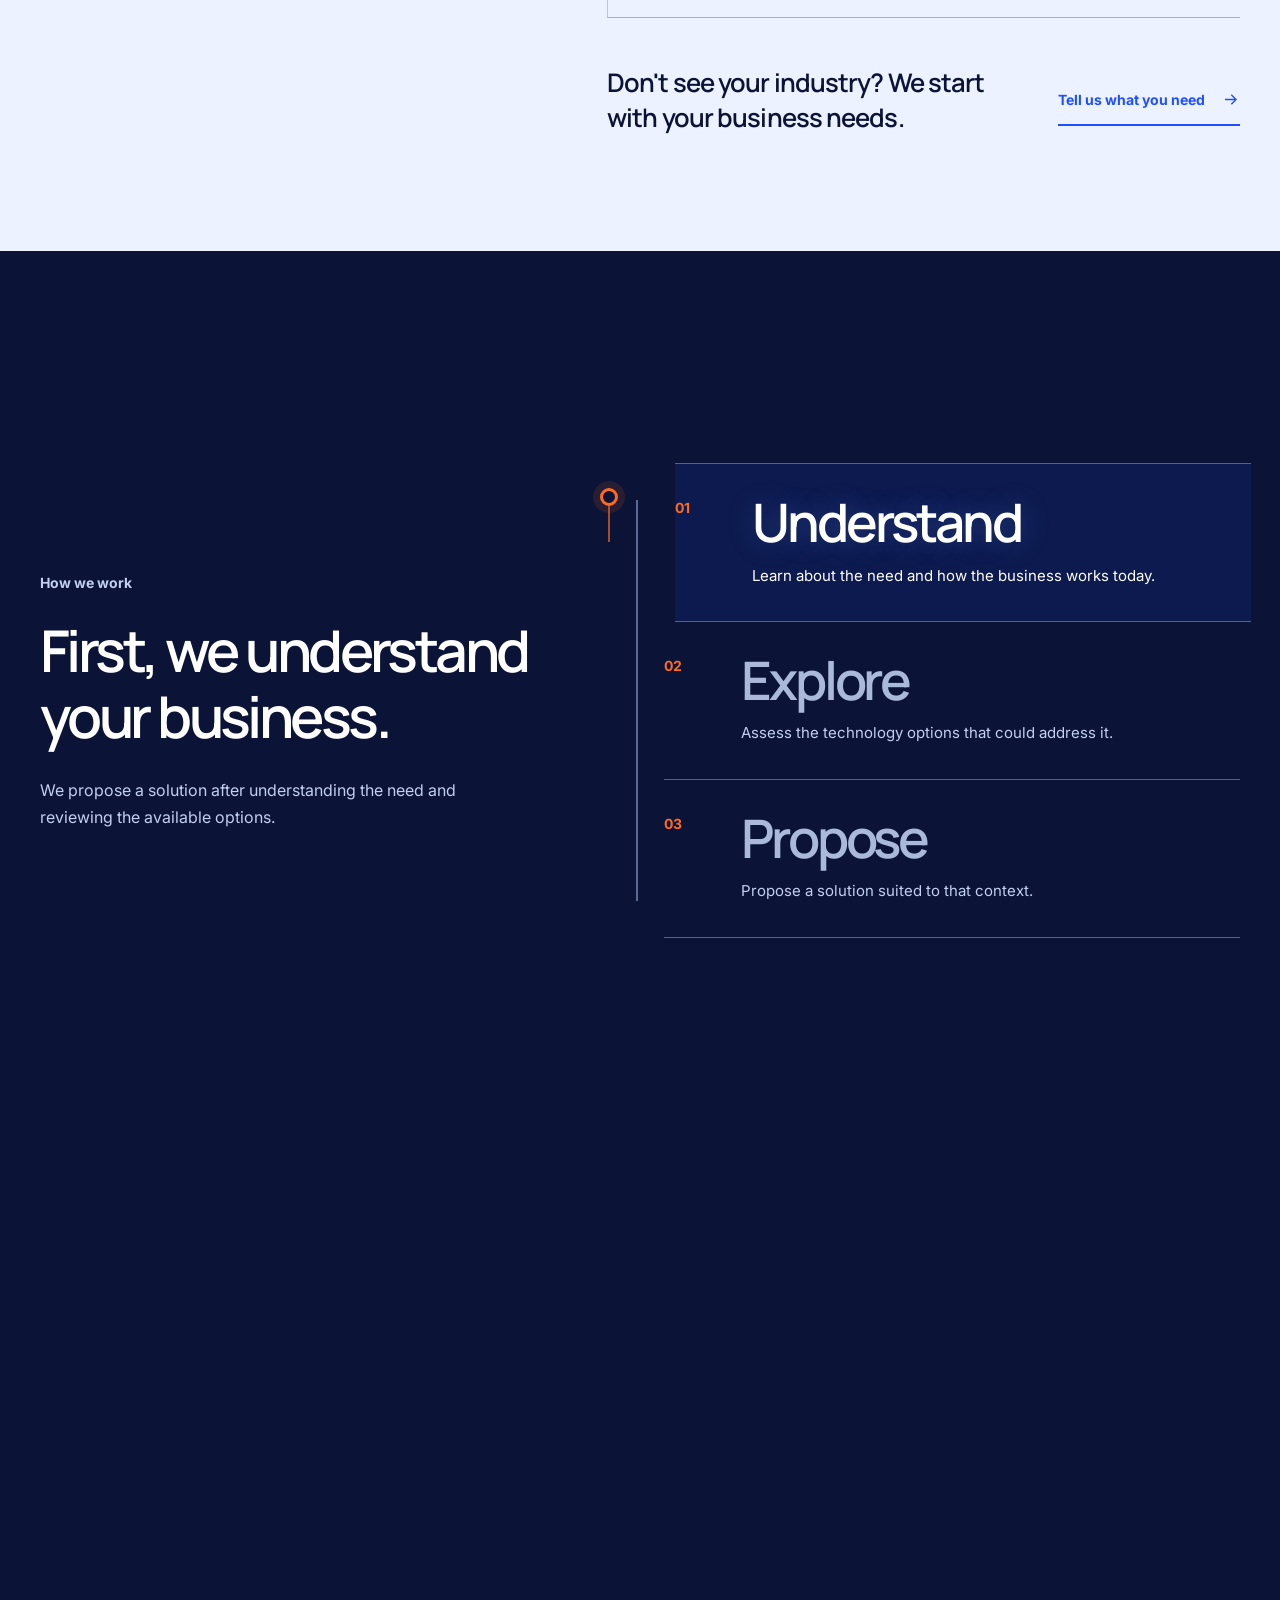
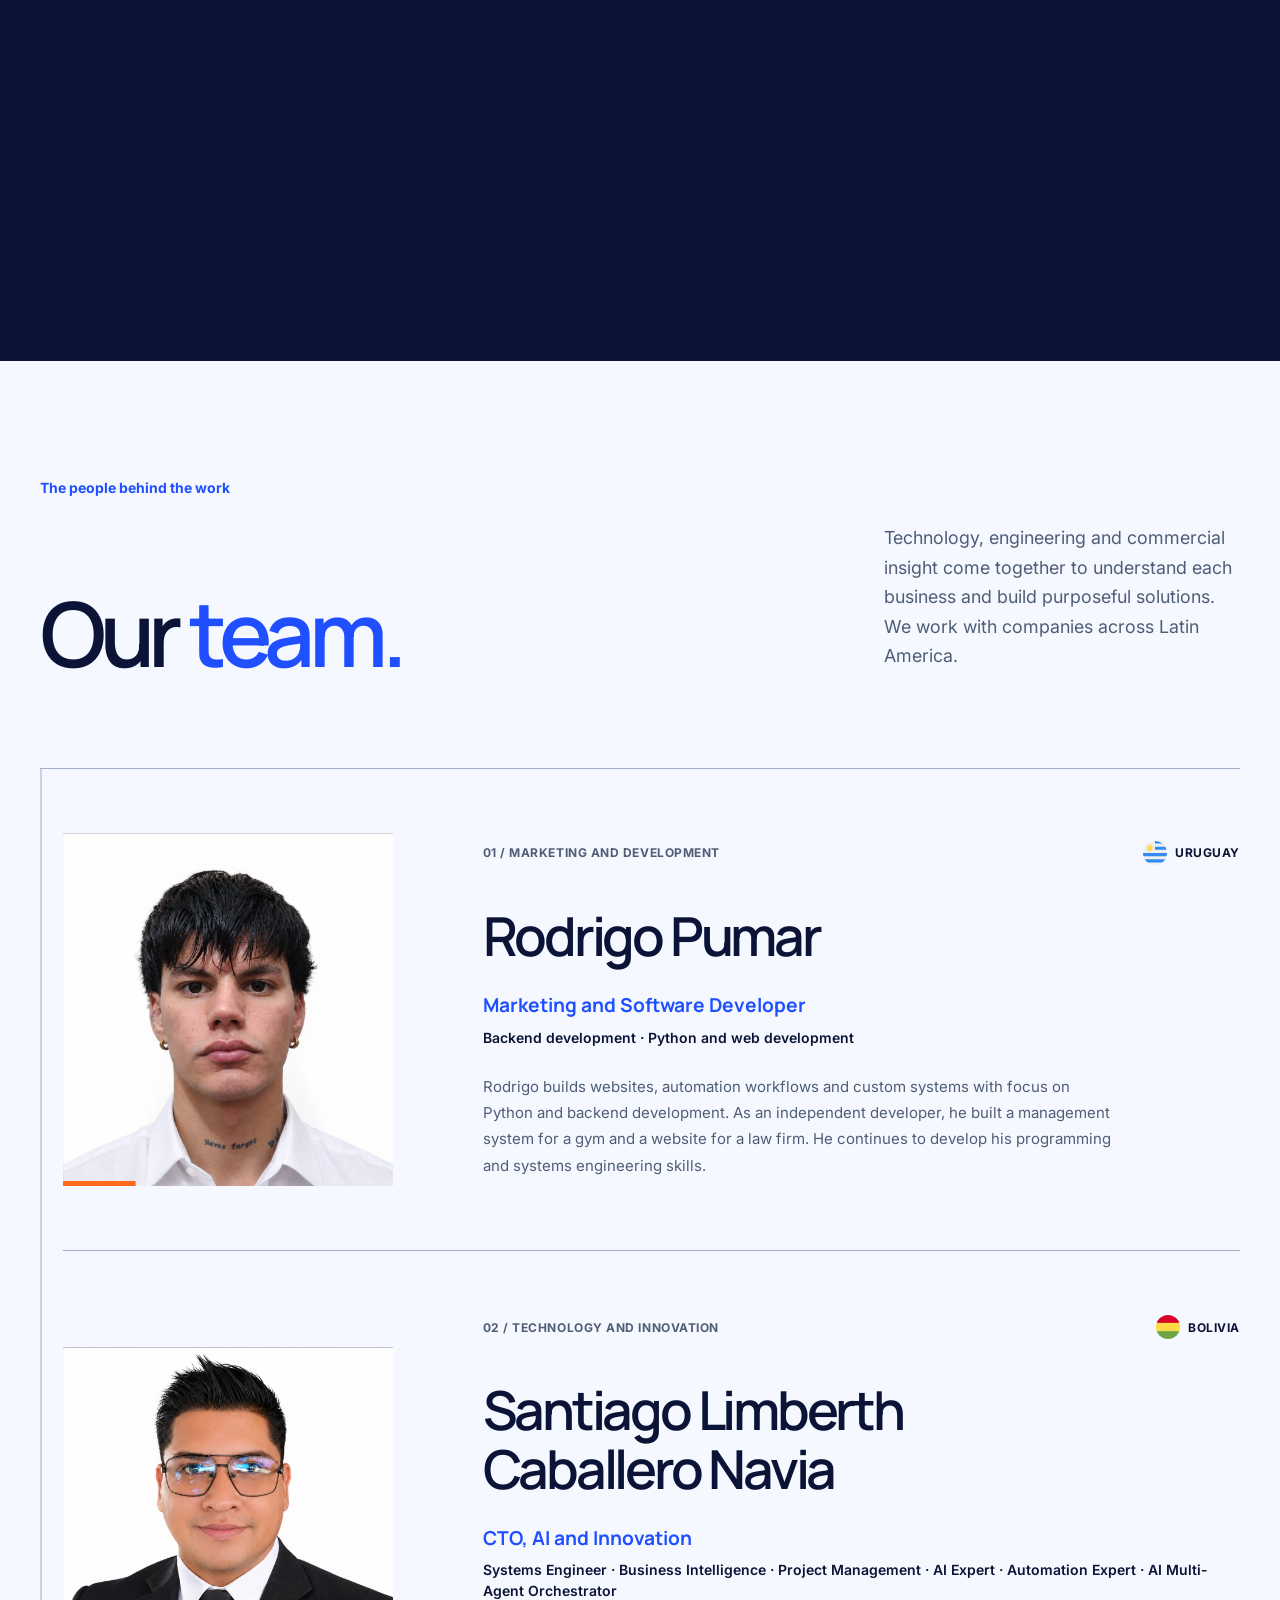
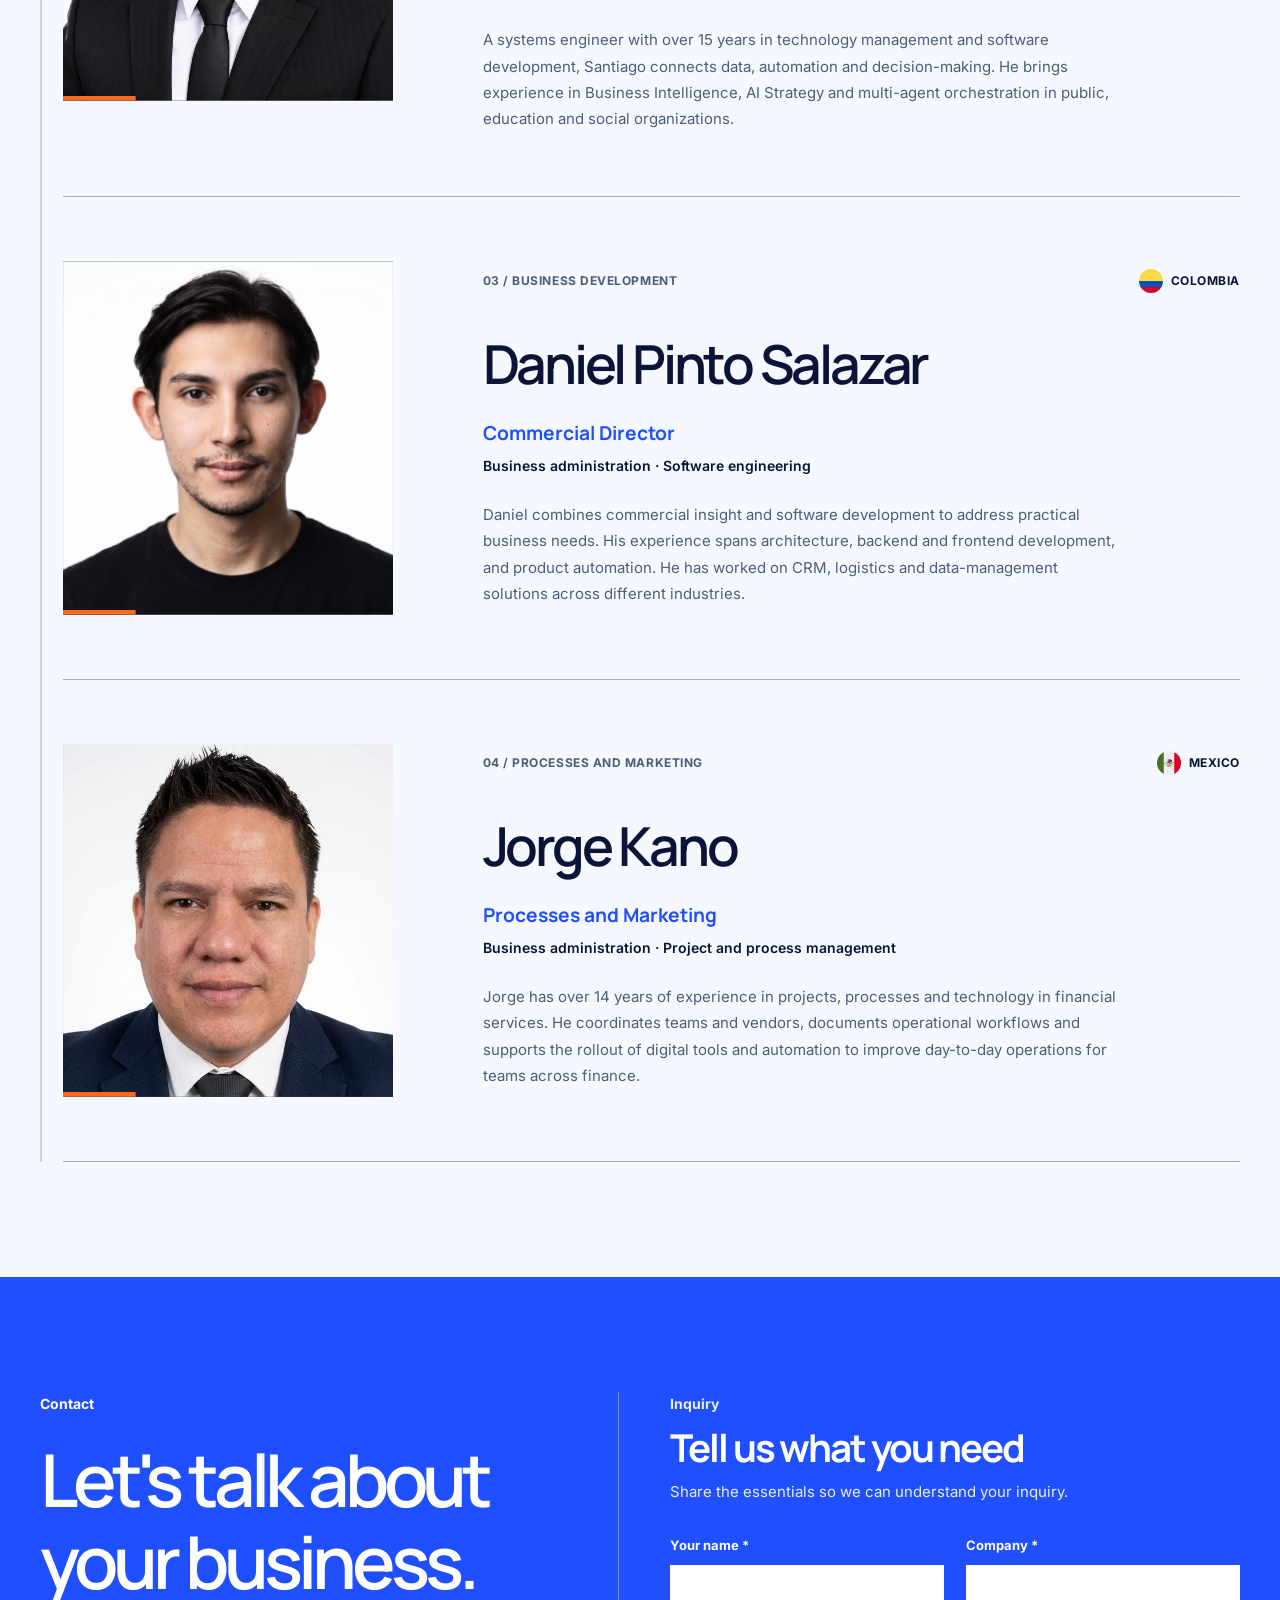
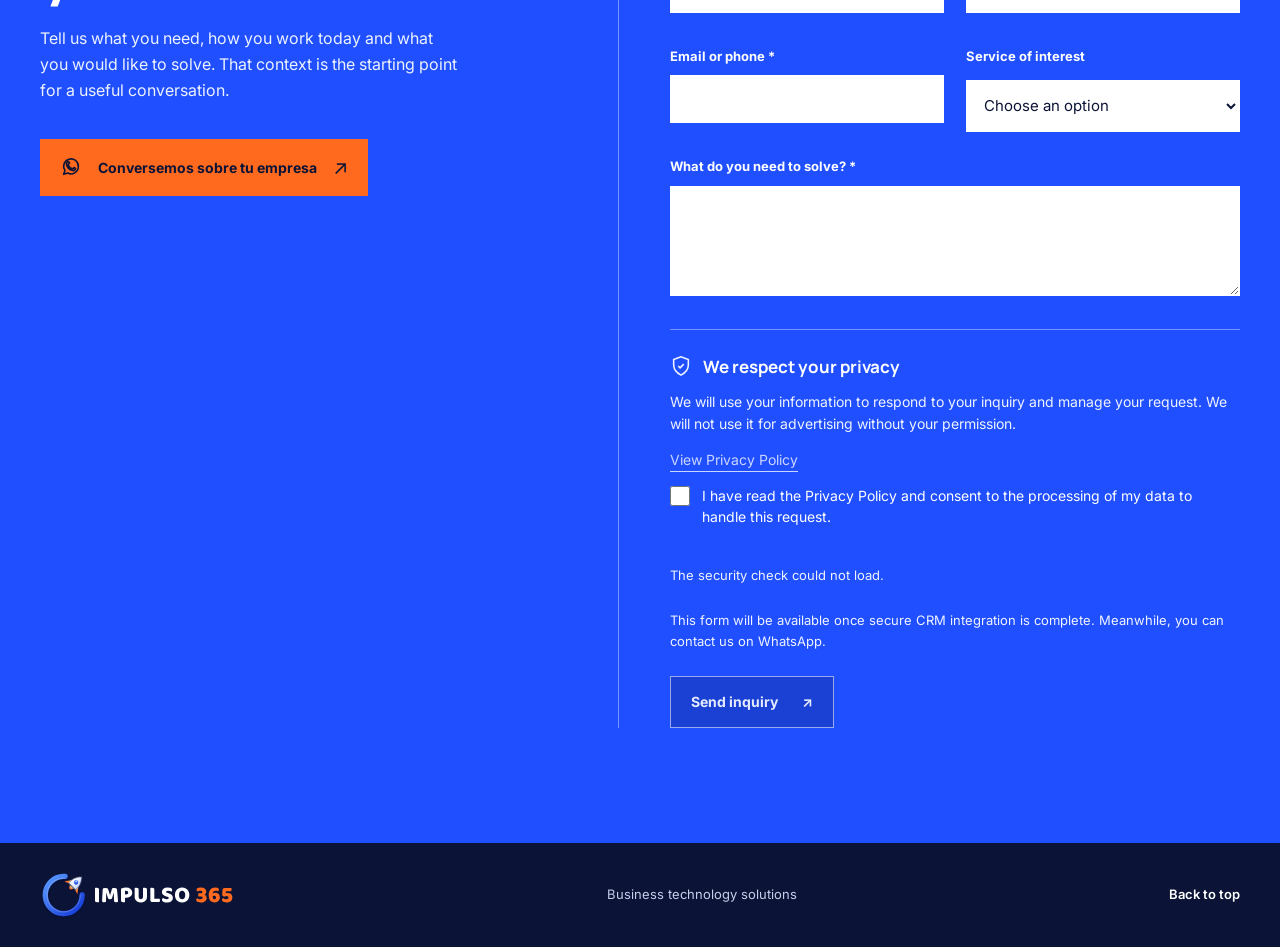
==== commit 04486fae: "Configure public Turnstile site key" ====
--- a/index.html
+++ b/index.html
@@ -229,7 +229,7 @@
           </div>
           <div class="contact-form-wrap" id="formulario">
             <div class="form-heading"><p class="section-label">Solicitud</p><h3>Cuéntanos qué necesitas</h3><p>Completa los datos esenciales para preparar tu consulta.</p></div>
-            <form class="inquiry-form" aria-describedby="form-status" data-turnstile-site-key="">
+            <form class="inquiry-form" aria-describedby="form-status" data-turnstile-site-key="0x4AAAAAAGCgT2oCuMBzQ0Ug">
               <div class="form-pair"><div class="form-field"><label for="inquiry-name">Tu nombre <span aria-hidden="true">*</span></label><input id="inquiry-name" name="nombre" type="text" autocomplete="name" maxlength="80" aria-describedby="inquiry-name-error" required /><span class="field-error" id="inquiry-name-error" aria-live="polite"> </span></div><div class="form-field"><label for="inquiry-company">Empresa <span aria-hidden="true">*</span></label><input id="inquiry-company" name="empresa" type="text" autocomplete="organization" maxlength="100" aria-describedby="inquiry-company-error" required /><span class="field-error" id="inquiry-company-error" aria-live="polite"> </span></div></div>
               <div class="form-pair"><div class="form-field"><label for="inquiry-contact">Correo o teléfono <span aria-hidden="true">*</span></label><input id="inquiry-contact" name="contacto" type="text" autocomplete="off" maxlength="120" aria-describedby="inquiry-contact-error" required /><span class="field-error" id="inquiry-contact-error" aria-live="polite"> </span></div><div class="form-field"><label for="inquiry-service">Servicio de interés</label><select id="inquiry-service" name="servicio"><option value="">Selecciona una opción</option><option value="presencia-digital">Presencia digital</option><option value="automatizacion">Automatización</option><option value="ia-analisis">Inteligencia artificial y análisis</option><option value="software-medida">Software a medida</option><option value="solucion-sector">Solución por sector</option><option value="indefinido">Aún no lo sé</option></select></div></div>
               <div class="form-field"><label for="inquiry-message">¿Qué necesitas resolver? <span aria-hidden="true">*</span></label><textarea id="inquiry-message" name="mensaje" rows="4" maxlength="1200" aria-describedby="inquiry-message-error" required></textarea><span class="field-error" id="inquiry-message-error" aria-live="polite"> </span></div>
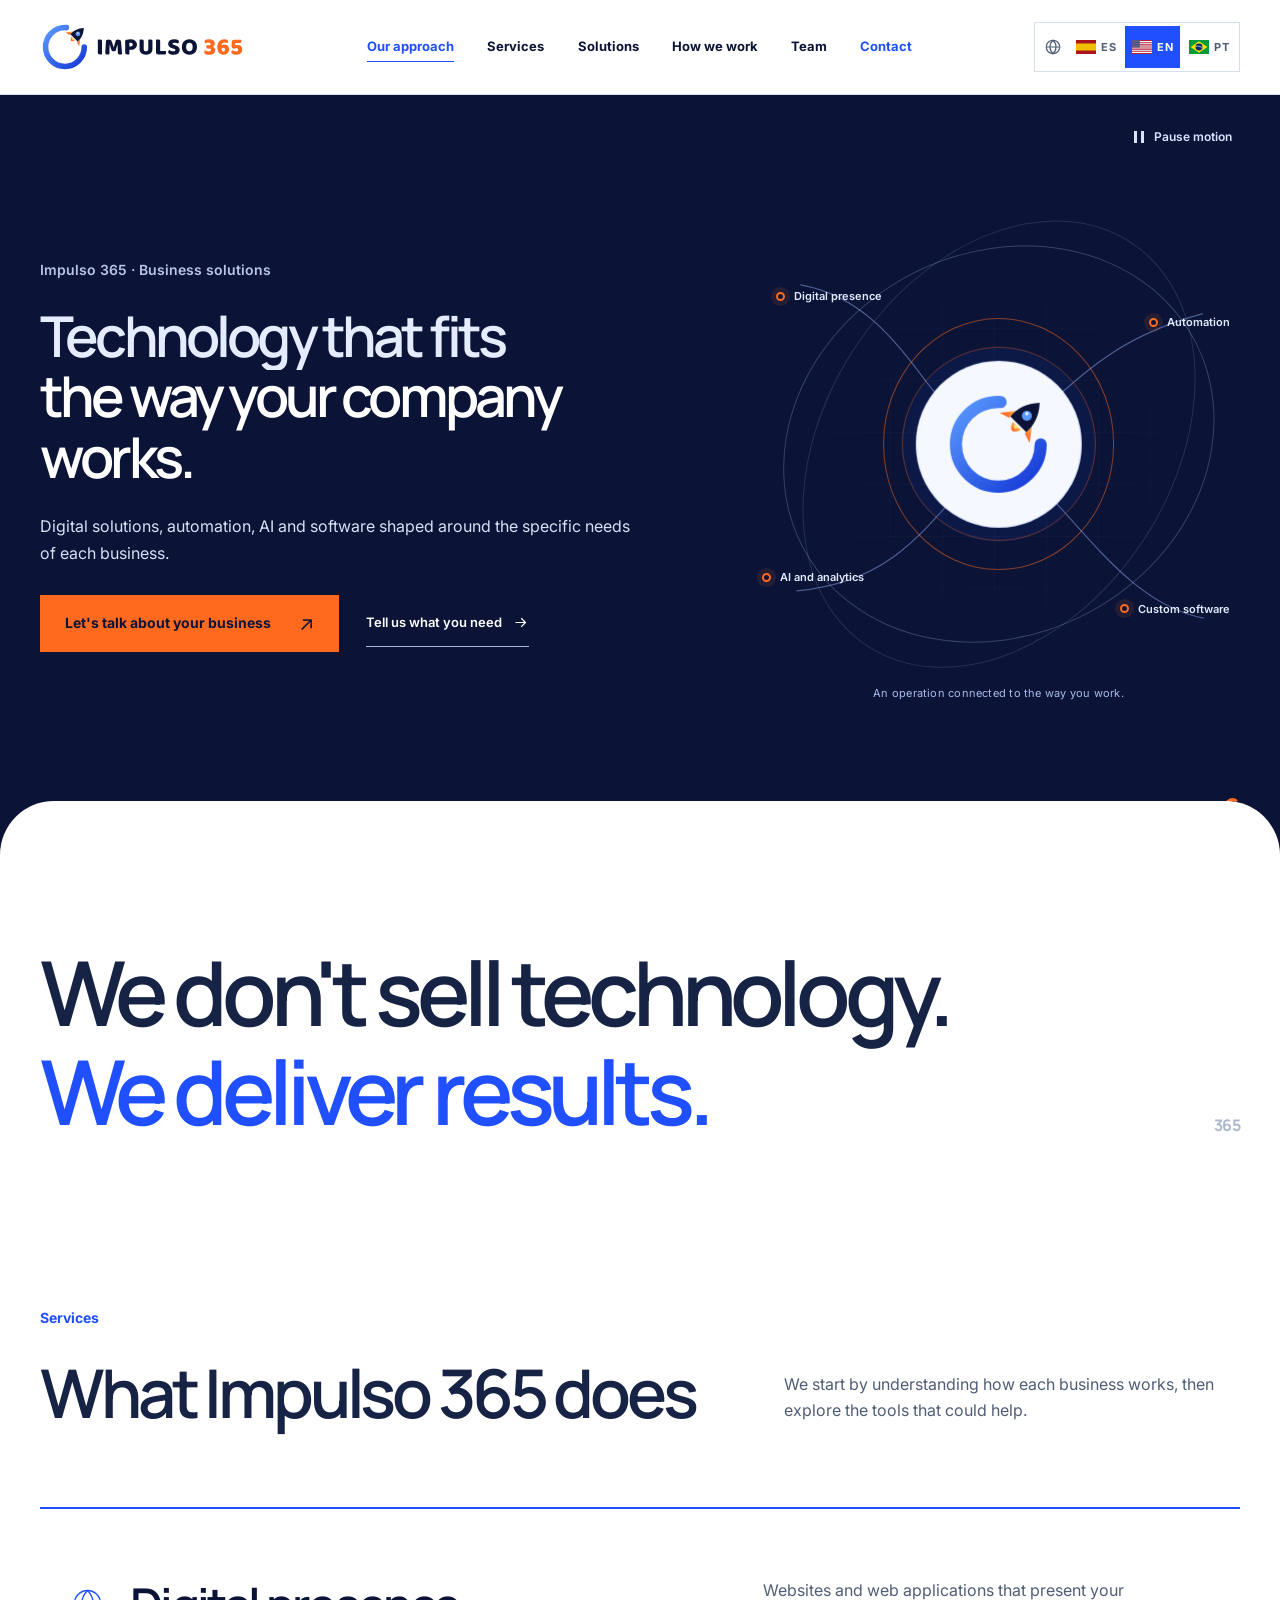
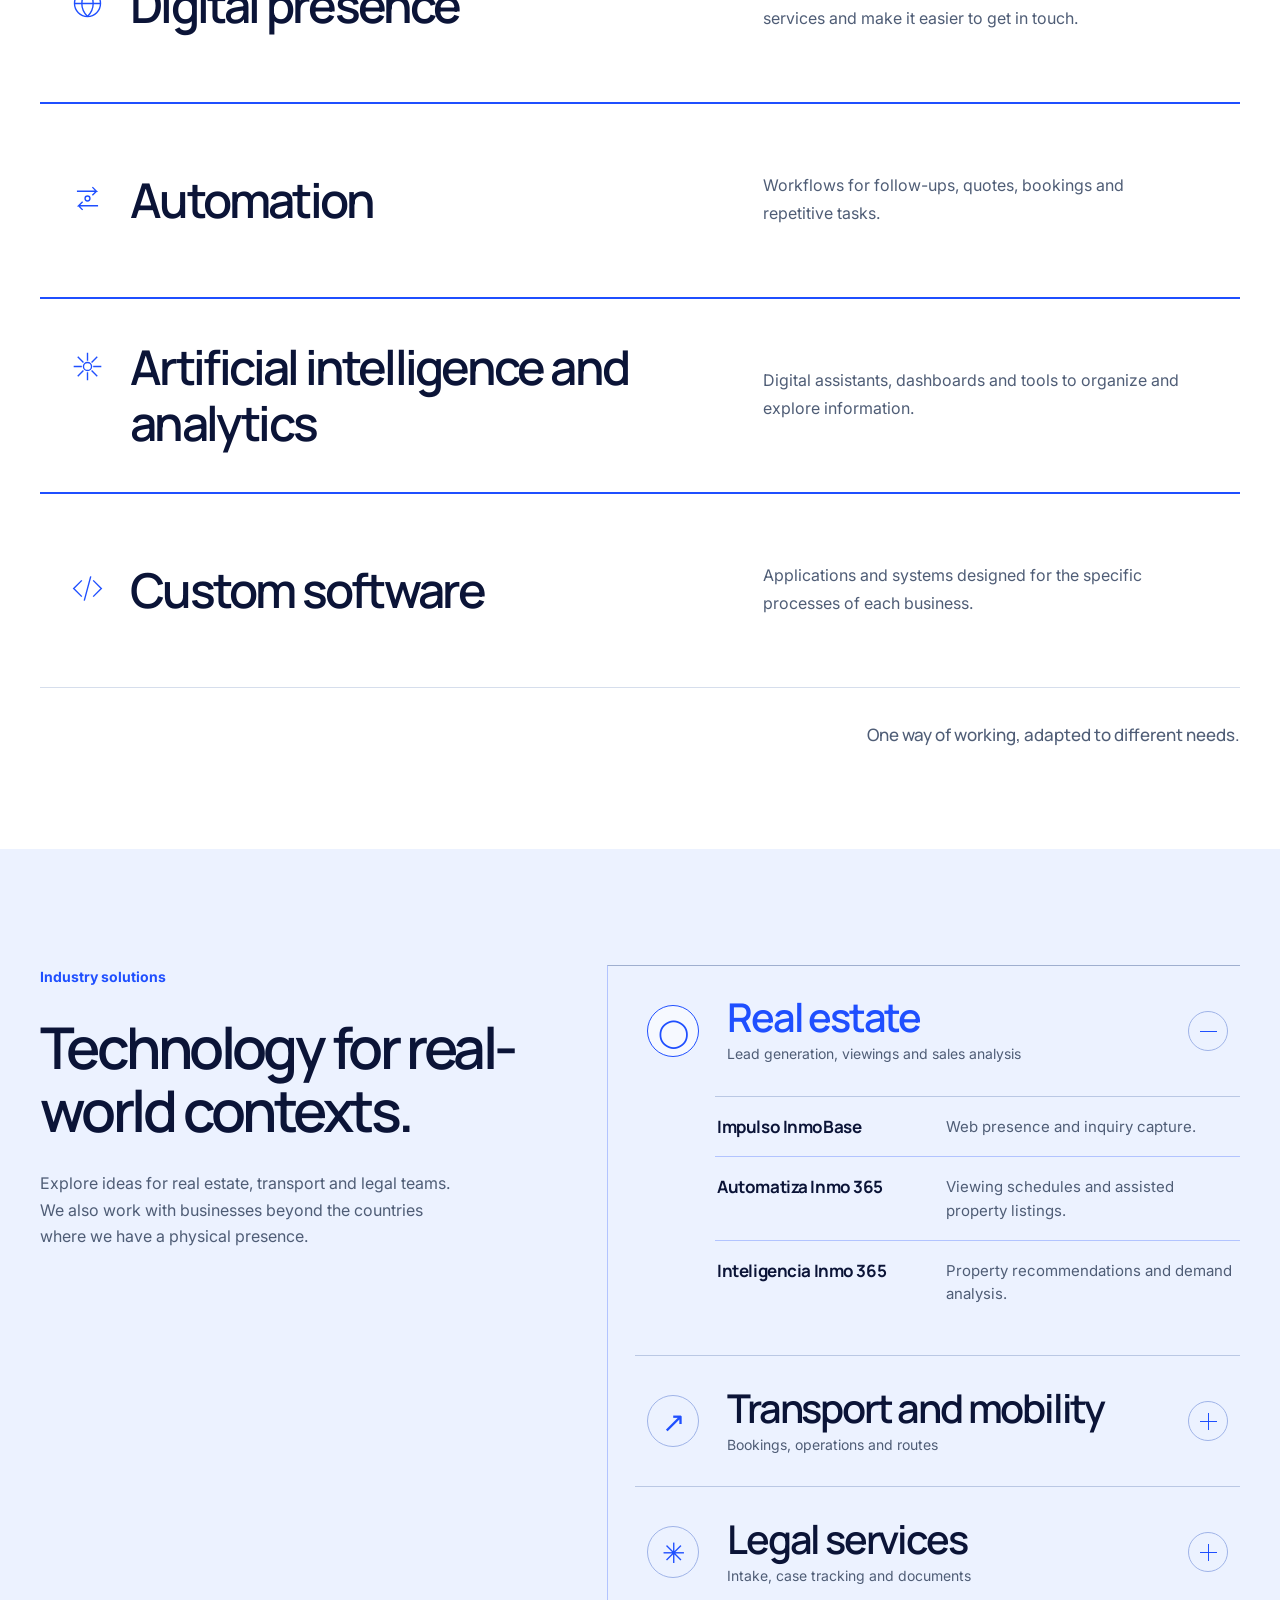
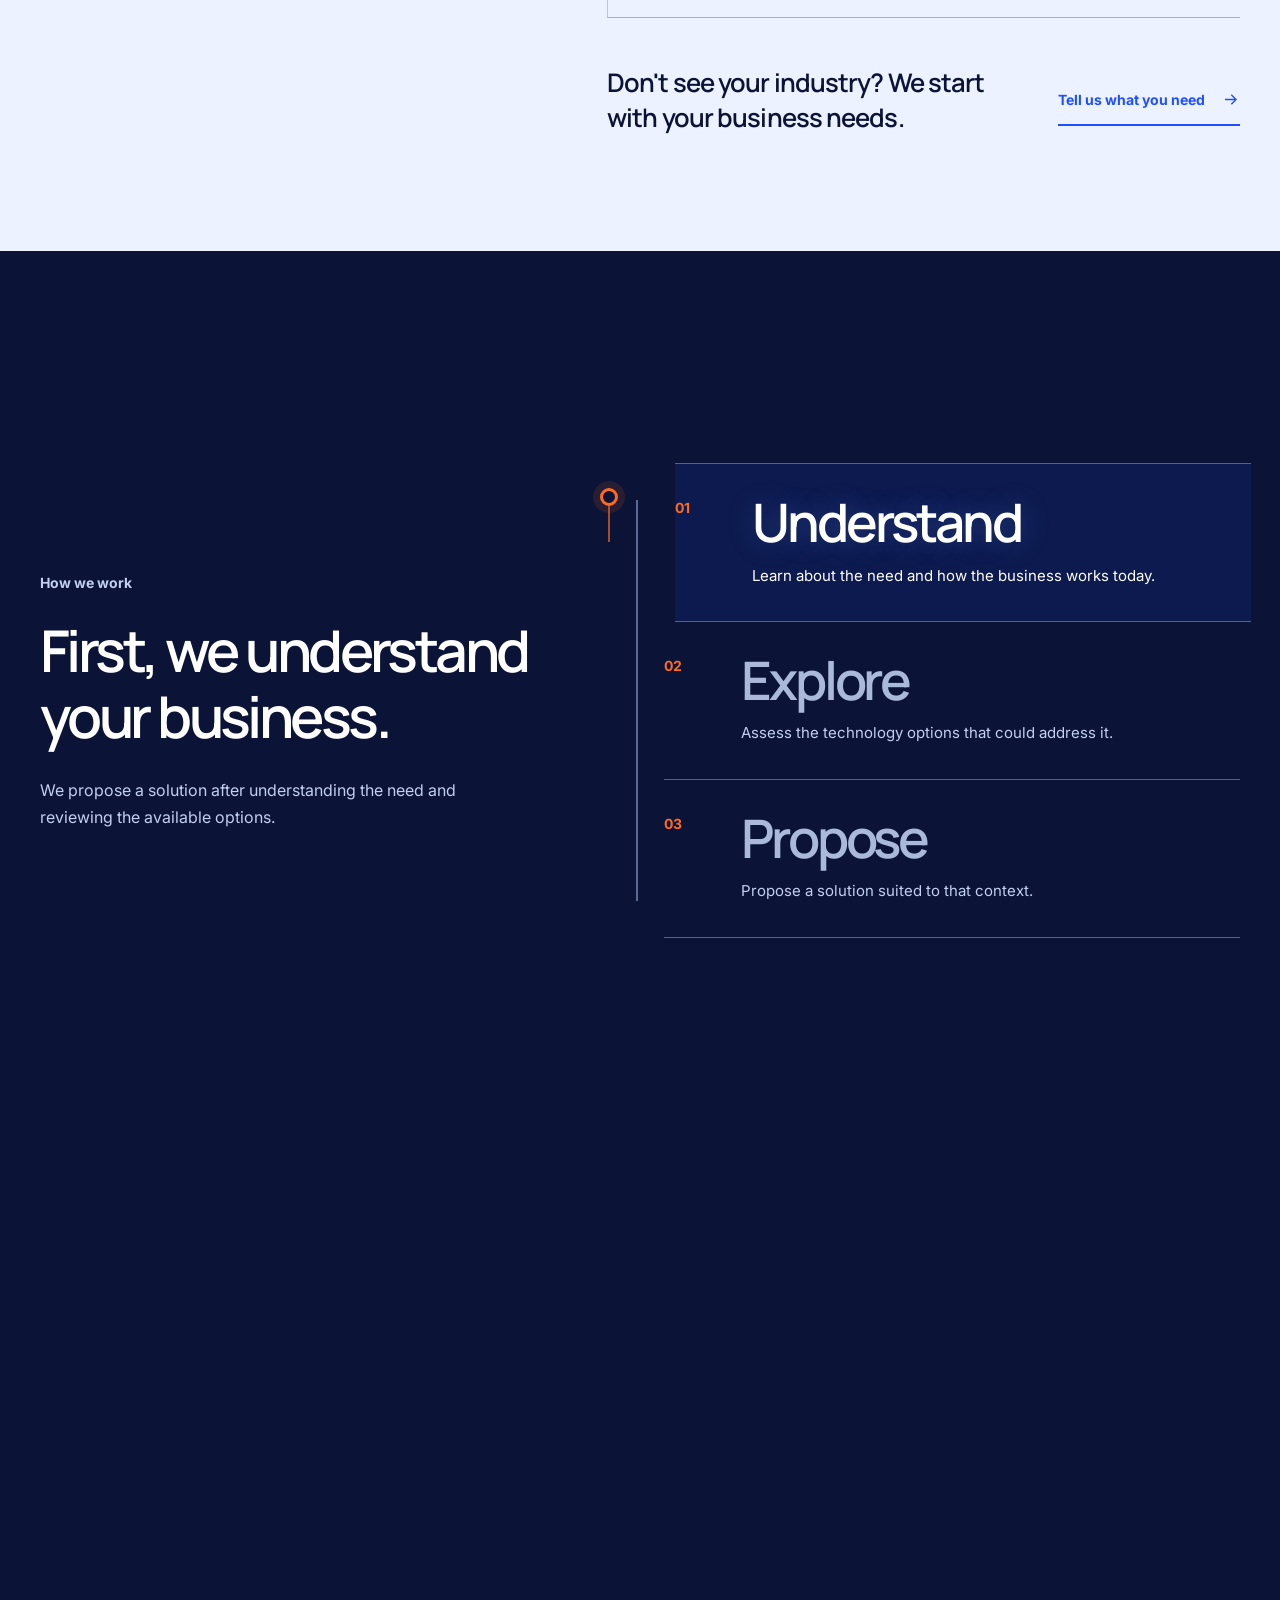
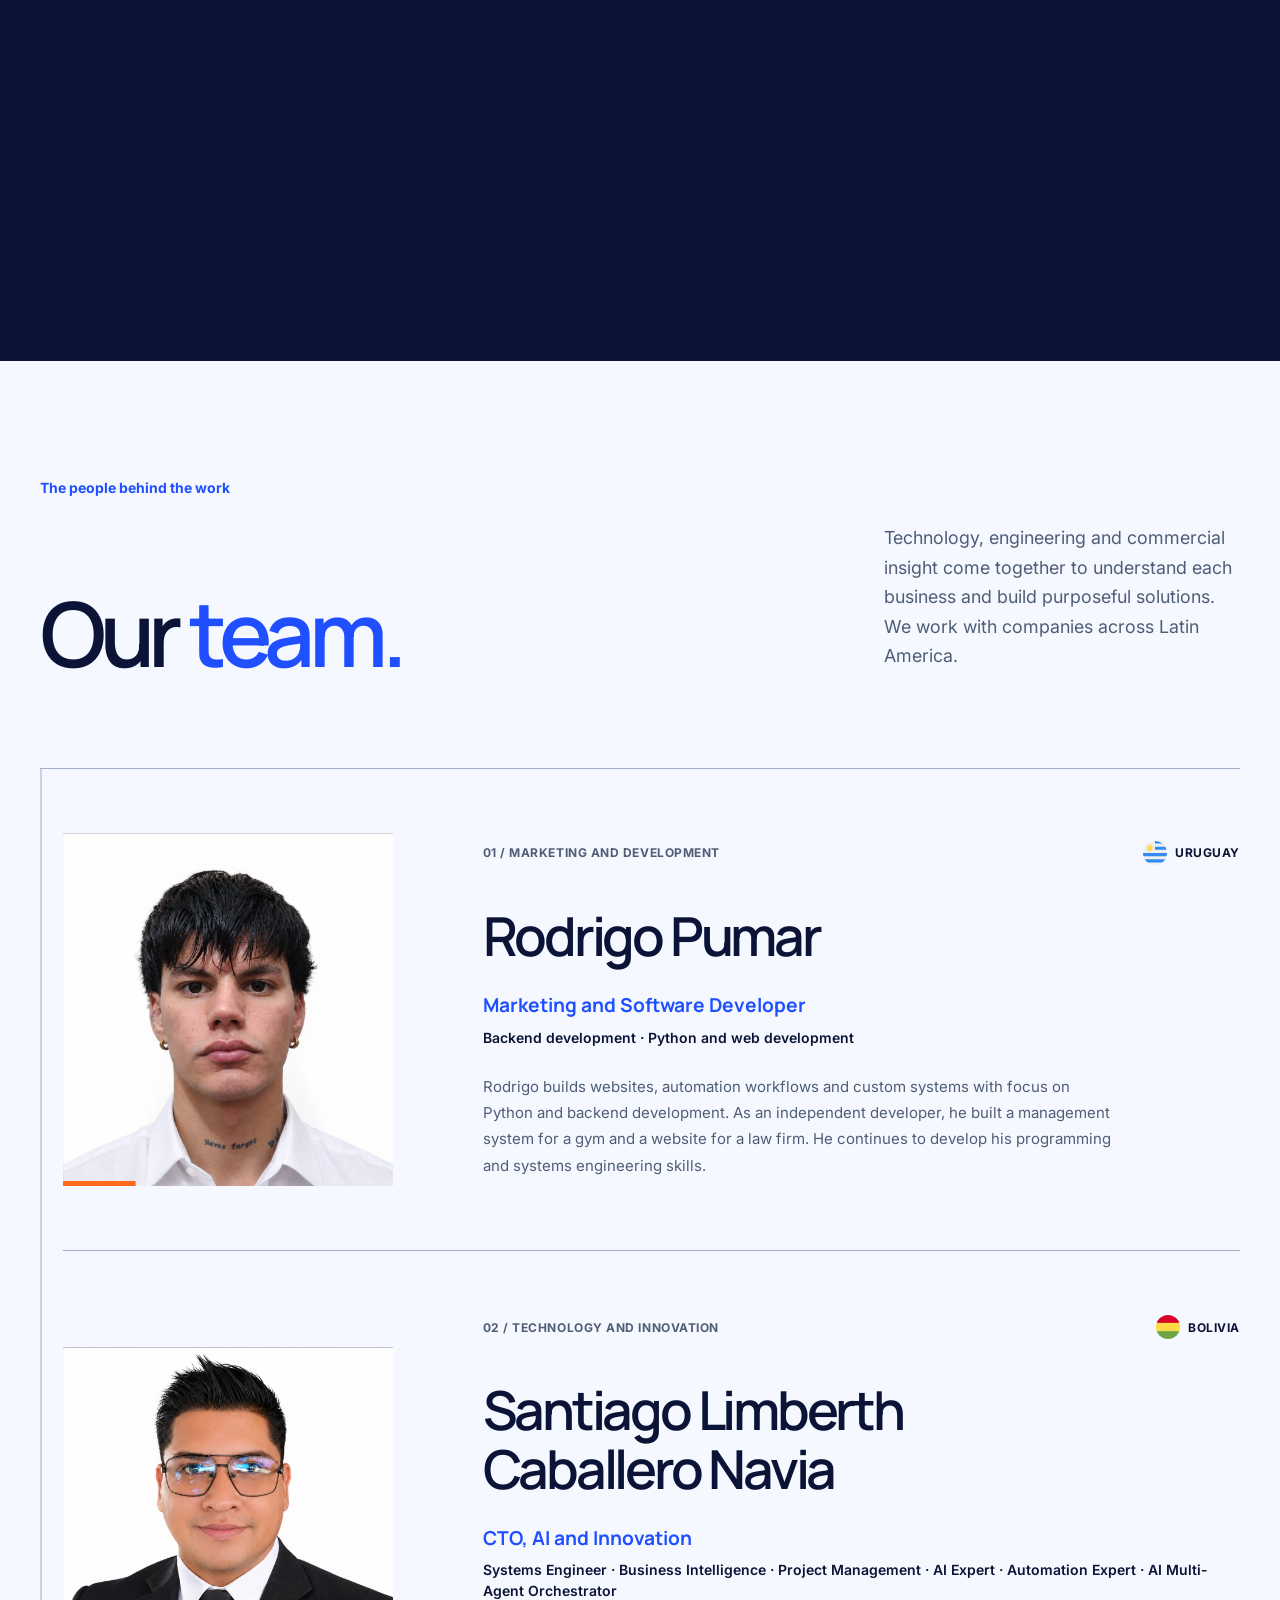
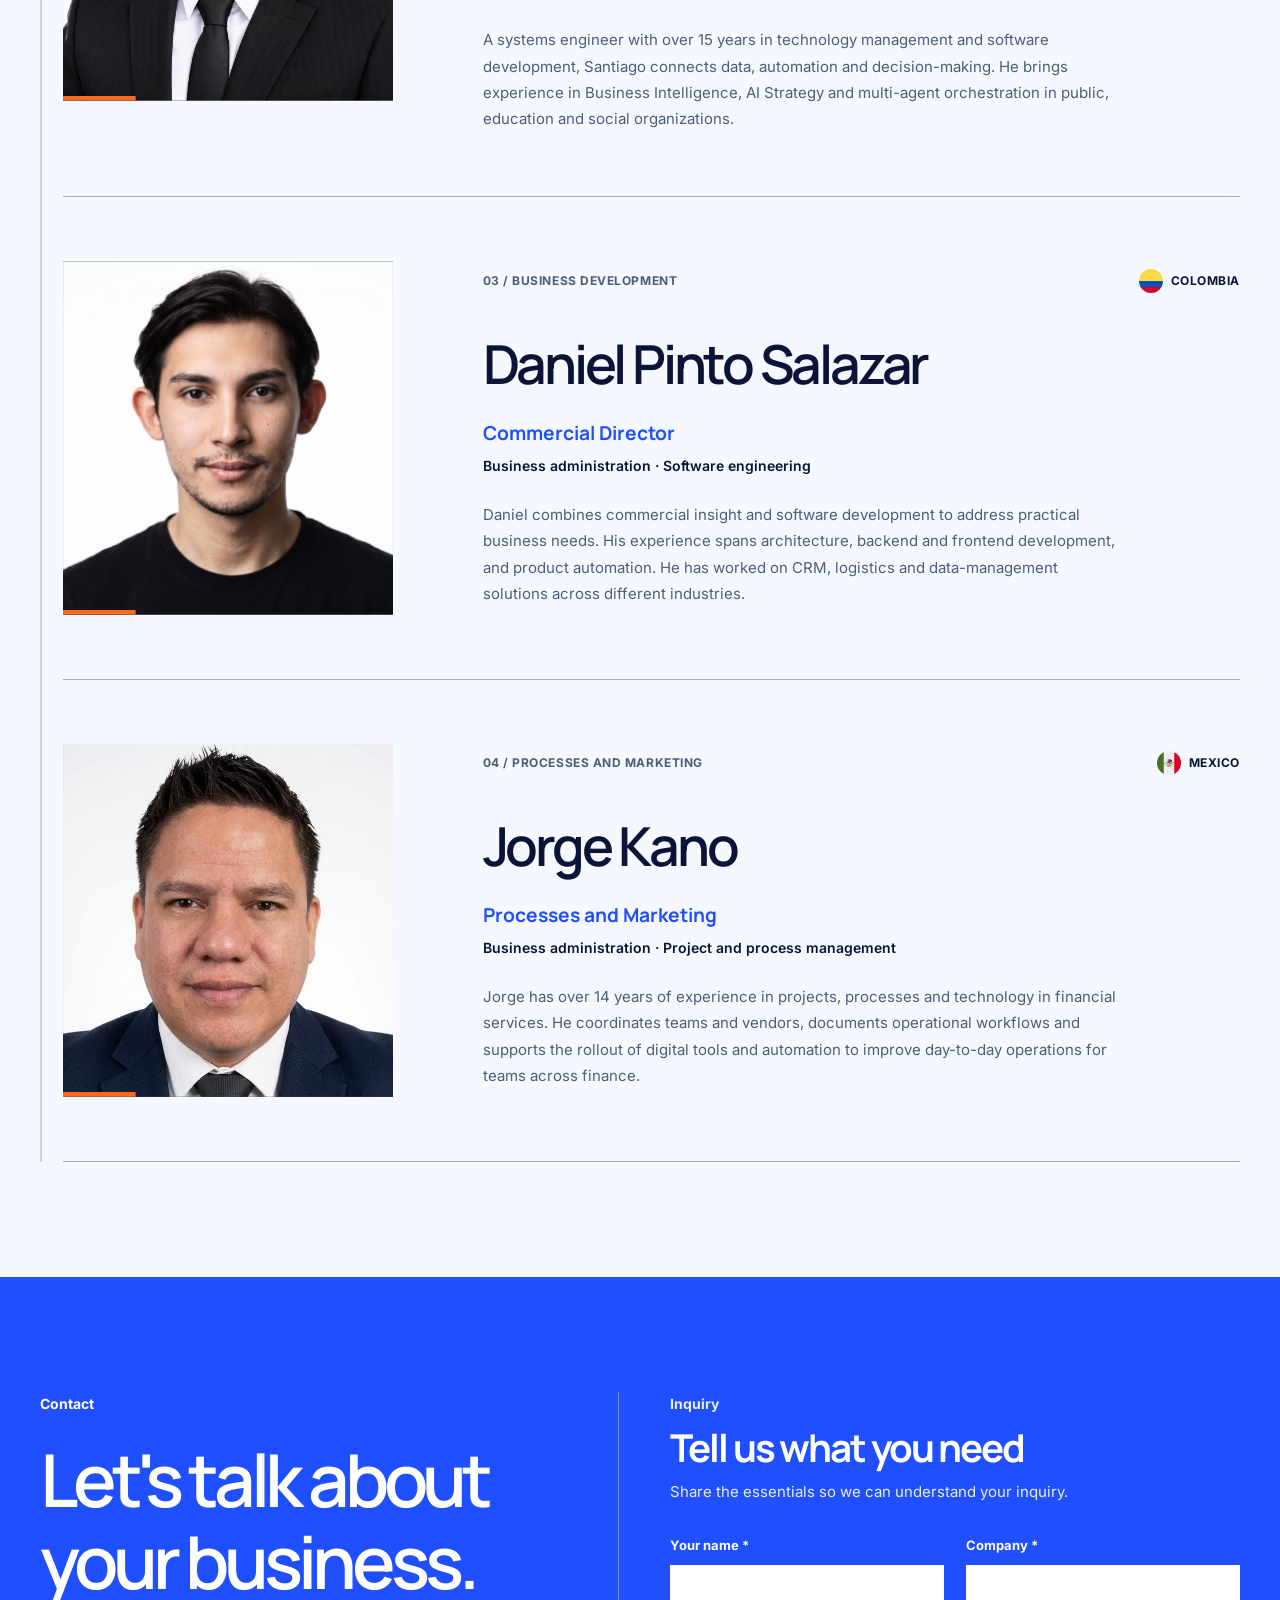
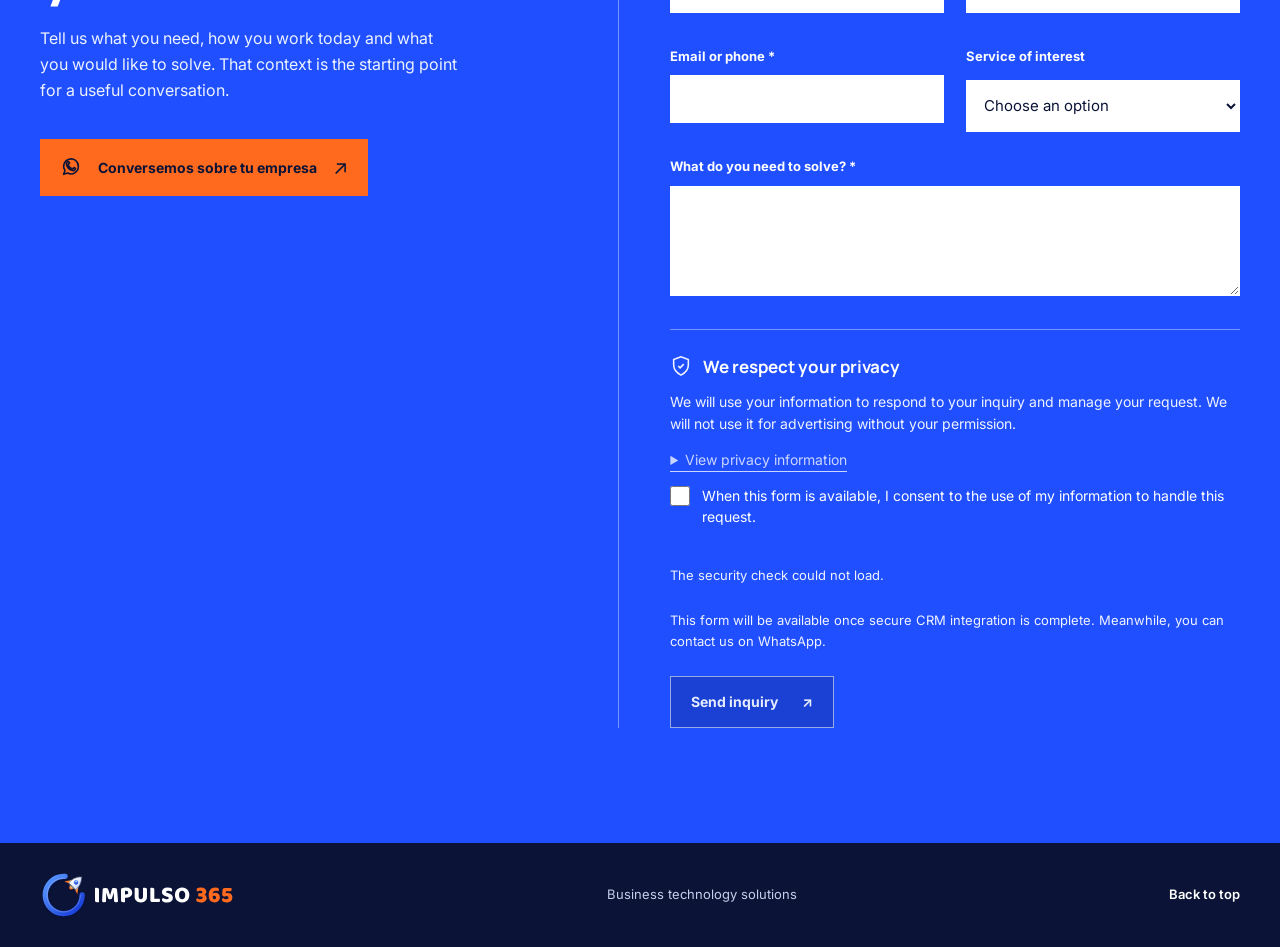
==== commit e2a05839: "Clarify privacy information and Turnstile domain errors" ====
--- a/index.html
+++ b/index.html
@@ -233,7 +233,7 @@
               <div class="form-pair"><div class="form-field"><label for="inquiry-name">Tu nombre <span aria-hidden="true">*</span></label><input id="inquiry-name" name="nombre" type="text" autocomplete="name" maxlength="80" aria-describedby="inquiry-name-error" required /><span class="field-error" id="inquiry-name-error" aria-live="polite"> </span></div><div class="form-field"><label for="inquiry-company">Empresa <span aria-hidden="true">*</span></label><input id="inquiry-company" name="empresa" type="text" autocomplete="organization" maxlength="100" aria-describedby="inquiry-company-error" required /><span class="field-error" id="inquiry-company-error" aria-live="polite"> </span></div></div>
               <div class="form-pair"><div class="form-field"><label for="inquiry-contact">Correo o teléfono <span aria-hidden="true">*</span></label><input id="inquiry-contact" name="contacto" type="text" autocomplete="off" maxlength="120" aria-describedby="inquiry-contact-error" required /><span class="field-error" id="inquiry-contact-error" aria-live="polite"> </span></div><div class="form-field"><label for="inquiry-service">Servicio de interés</label><select id="inquiry-service" name="servicio"><option value="">Selecciona una opción</option><option value="presencia-digital">Presencia digital</option><option value="automatizacion">Automatización</option><option value="ia-analisis">Inteligencia artificial y análisis</option><option value="software-medida">Software a medida</option><option value="solucion-sector">Solución por sector</option><option value="indefinido">Aún no lo sé</option></select></div></div>
               <div class="form-field"><label for="inquiry-message">¿Qué necesitas resolver? <span aria-hidden="true">*</span></label><textarea id="inquiry-message" name="mensaje" rows="4" maxlength="1200" aria-describedby="inquiry-message-error" required></textarea><span class="field-error" id="inquiry-message-error" aria-live="polite"> </span></div>
-              <div class="form-privacy"><div class="form-privacy-heading"><svg viewBox="0 0 24 24" fill="none" stroke="currentColor" stroke-width="1.7" aria-hidden="true"><path d="M12 2 4 5v6c0 5 3.4 8.6 8 11 4.6-2.4 8-6 8-11V5l-8-3Z"/><path d="m9 12 2 2 4-4"/></svg><h4>Respetamos tu privacidad</h4></div><p>Utilizaremos tus datos para responder tu consulta y gestionar tu solicitud. No los utilizaremos para publicidad sin tu autorización.</p><span class="privacy-link" aria-disabled="true">Consultar Política de privacidad</span><label class="privacy-consent" for="inquiry-consent"><input id="inquiry-consent" name="consentimientoAceptado" type="checkbox" aria-describedby="inquiry-consent-error" required /><span>He leído la Política de privacidad y autorizo el tratamiento de mis datos para atender esta solicitud.</span></label><span class="field-error" id="inquiry-consent-error" aria-live="polite"> </span></div>
+              <div class="form-privacy"><div class="form-privacy-heading"><svg viewBox="0 0 24 24" fill="none" stroke="currentColor" stroke-width="1.7" aria-hidden="true"><path d="M12 2 4 5v6c0 5 3.4 8.6 8 11 4.6-2.4 8-6 8-11V5l-8-3Z"/><path d="m9 12 2 2 4-4"/></svg><h4>Respetamos tu privacidad</h4></div><p>Utilizaremos tus datos para responder tu consulta y gestionar tu solicitud. No los utilizaremos para publicidad sin tu autorización.</p><details class="privacy-details"><summary class="privacy-link">Consultar información de privacidad</summary><p>Este formulario todavía no envía ni almacena solicitudes. Cuando se habilite, los datos que escribas se usarán para atender tu consulta y proteger el formulario contra abusos. La política de privacidad completa está pendiente de aprobación. Por ahora, puedes contactarnos por WhatsApp.</p></details><label class="privacy-consent" for="inquiry-consent"><input id="inquiry-consent" name="consentimientoAceptado" type="checkbox" aria-describedby="inquiry-consent-error" required /><span>Cuando el formulario esté disponible, autorizo el uso de mis datos para atender esta solicitud.</span></label><span class="field-error" id="inquiry-consent-error" aria-live="polite"> </span></div>
               <div class="form-honeypot" aria-hidden="true"><label for="inquiry-website">Sitio web</label><input id="inquiry-website" name="website" type="text" tabindex="-1" autocomplete="off" /></div>
               <div class="turnstile-container" aria-hidden="true"></div><p class="turnstile-status" role="status">La verificación de seguridad se activará antes de habilitar el formulario.</p>
               <p class="form-status" id="form-status" role="status">El formulario estará disponible cuando finalicemos la integración segura con nuestro CRM. Mientras tanto, puedes escribirnos por WhatsApp.</p>
--- a/styles.css
+++ b/styles.css
@@ -398,6 +398,9 @@
 .form-privacy-heading h4 { margin: 0; color: #fff; font: 700 17px Manrope,Arial,sans-serif; }
 .form-privacy p { margin: 0; font-size: 14px; line-height: 1.6; }
 .privacy-link { width: fit-content; border-bottom: 1px solid currentColor; color: #f5f8ff; font-size: 14px; opacity: .8; }
+.privacy-details summary { cursor: pointer; }
+.privacy-details summary:hover,.privacy-details summary:focus-visible { opacity: 1; }
+.privacy-details p { margin-top: 12px; max-width: 58ch; }
 .privacy-consent { display: flex; align-items: flex-start; gap: 12px; color: #fff; font-size: 14px; line-height: 1.5; cursor: pointer; }
 .privacy-consent input { flex: none; width: 20px; height: 20px; margin: 1px 0 0; accent-color: var(--orange); }
 .form-honeypot { position: absolute; width: 1px; height: 1px; overflow: hidden; clip-path: inset(50%); white-space: nowrap; }
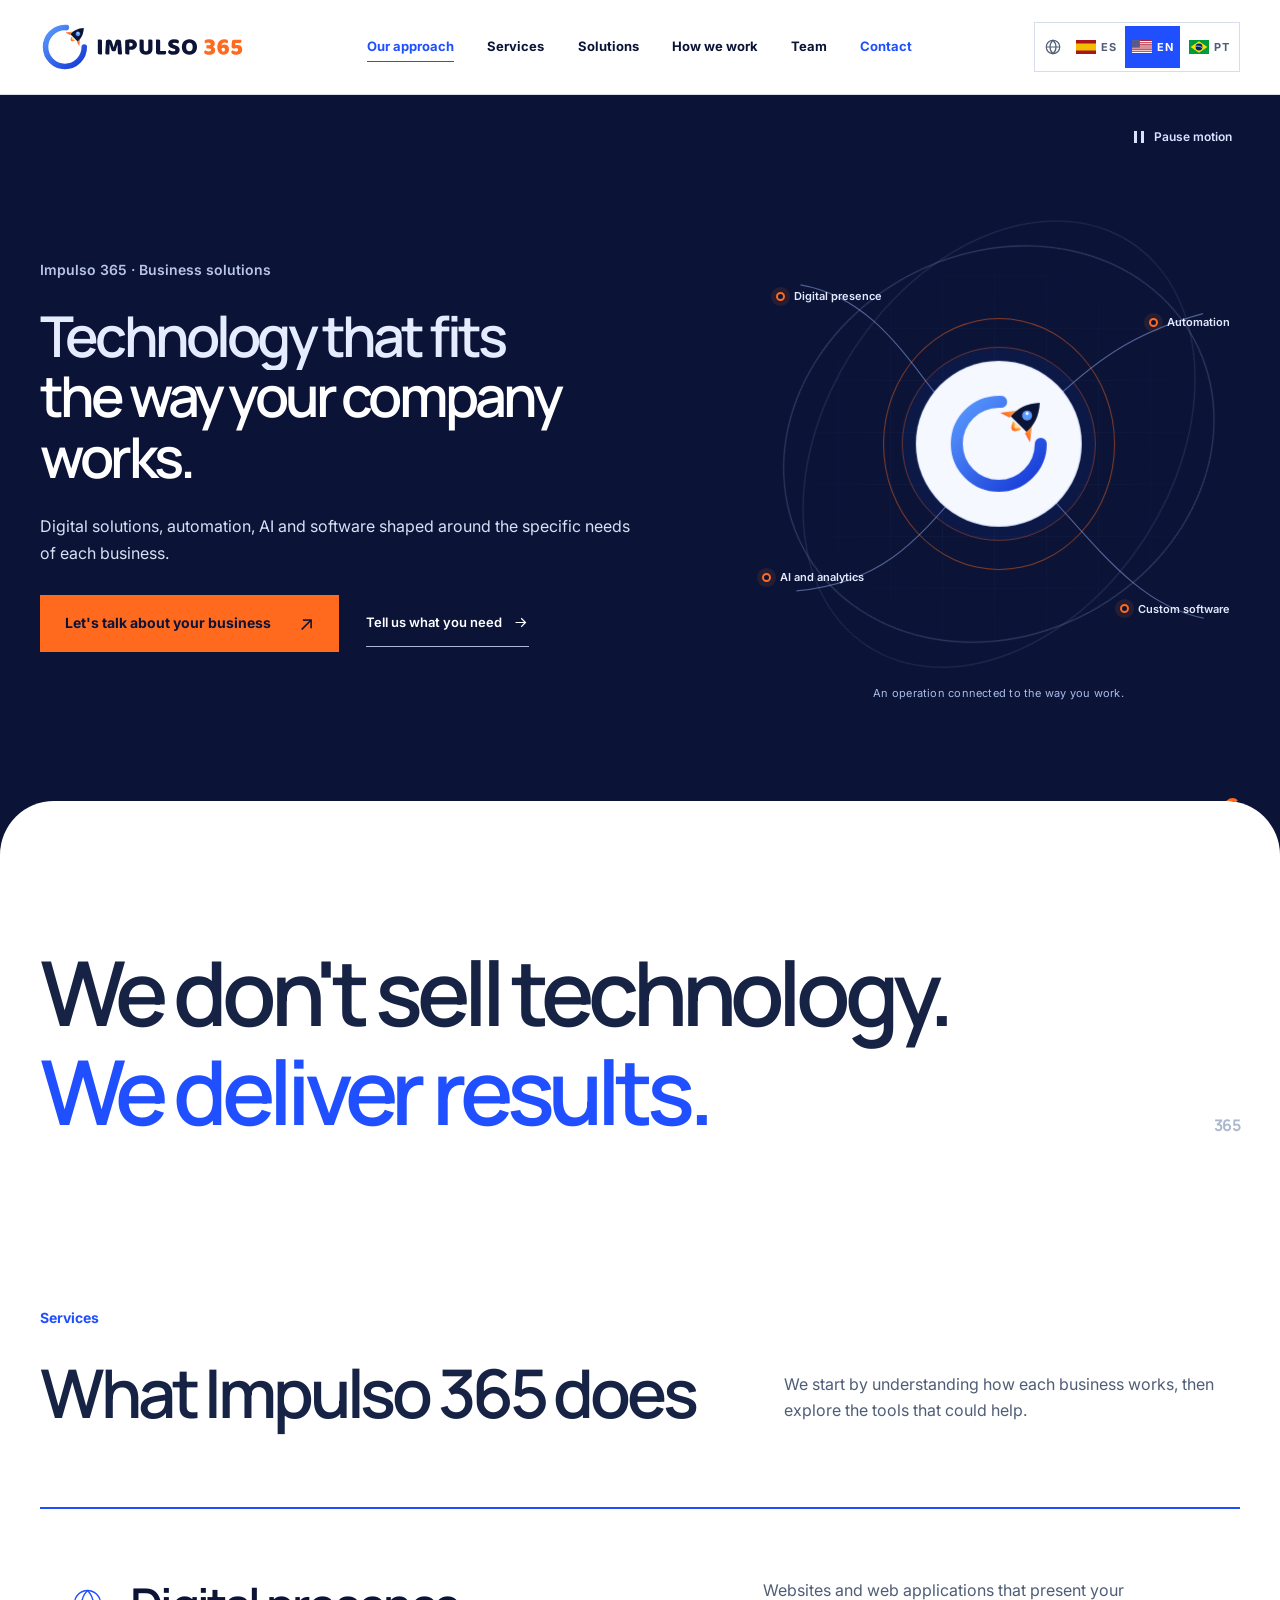
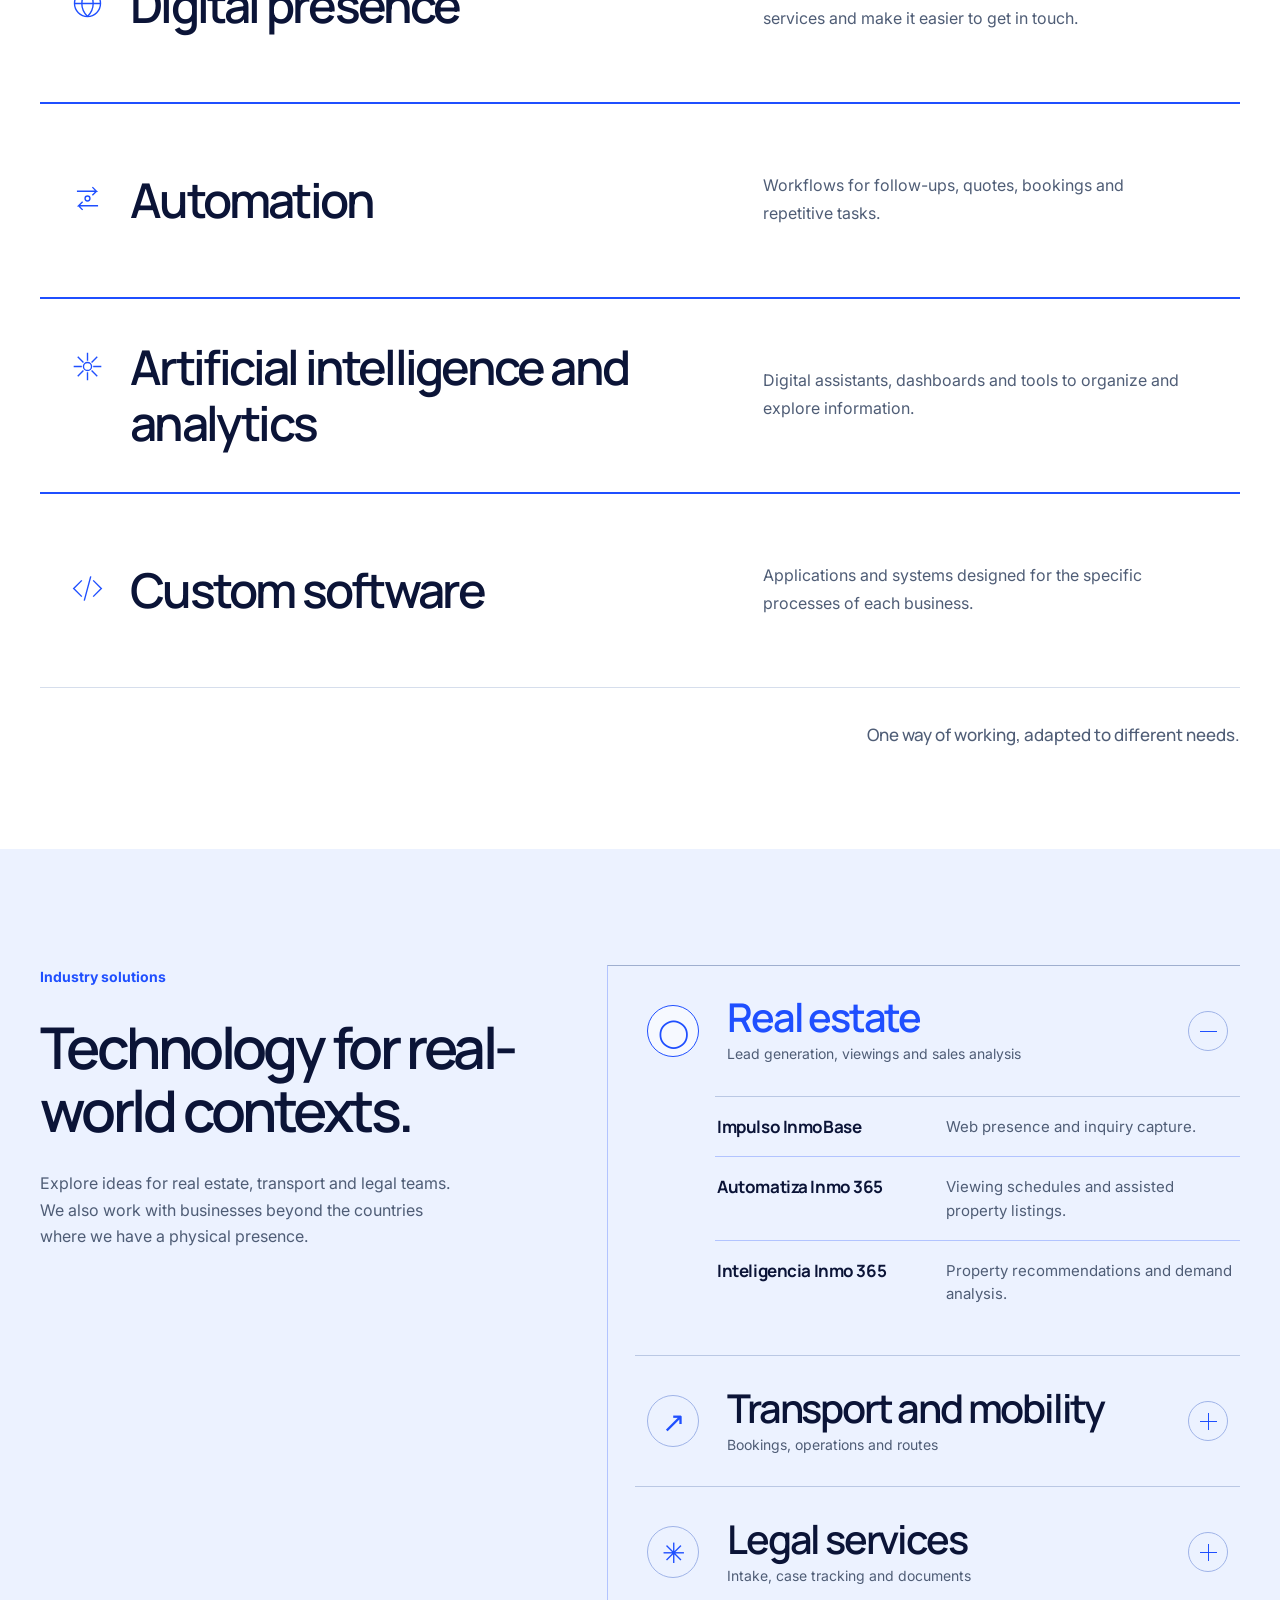
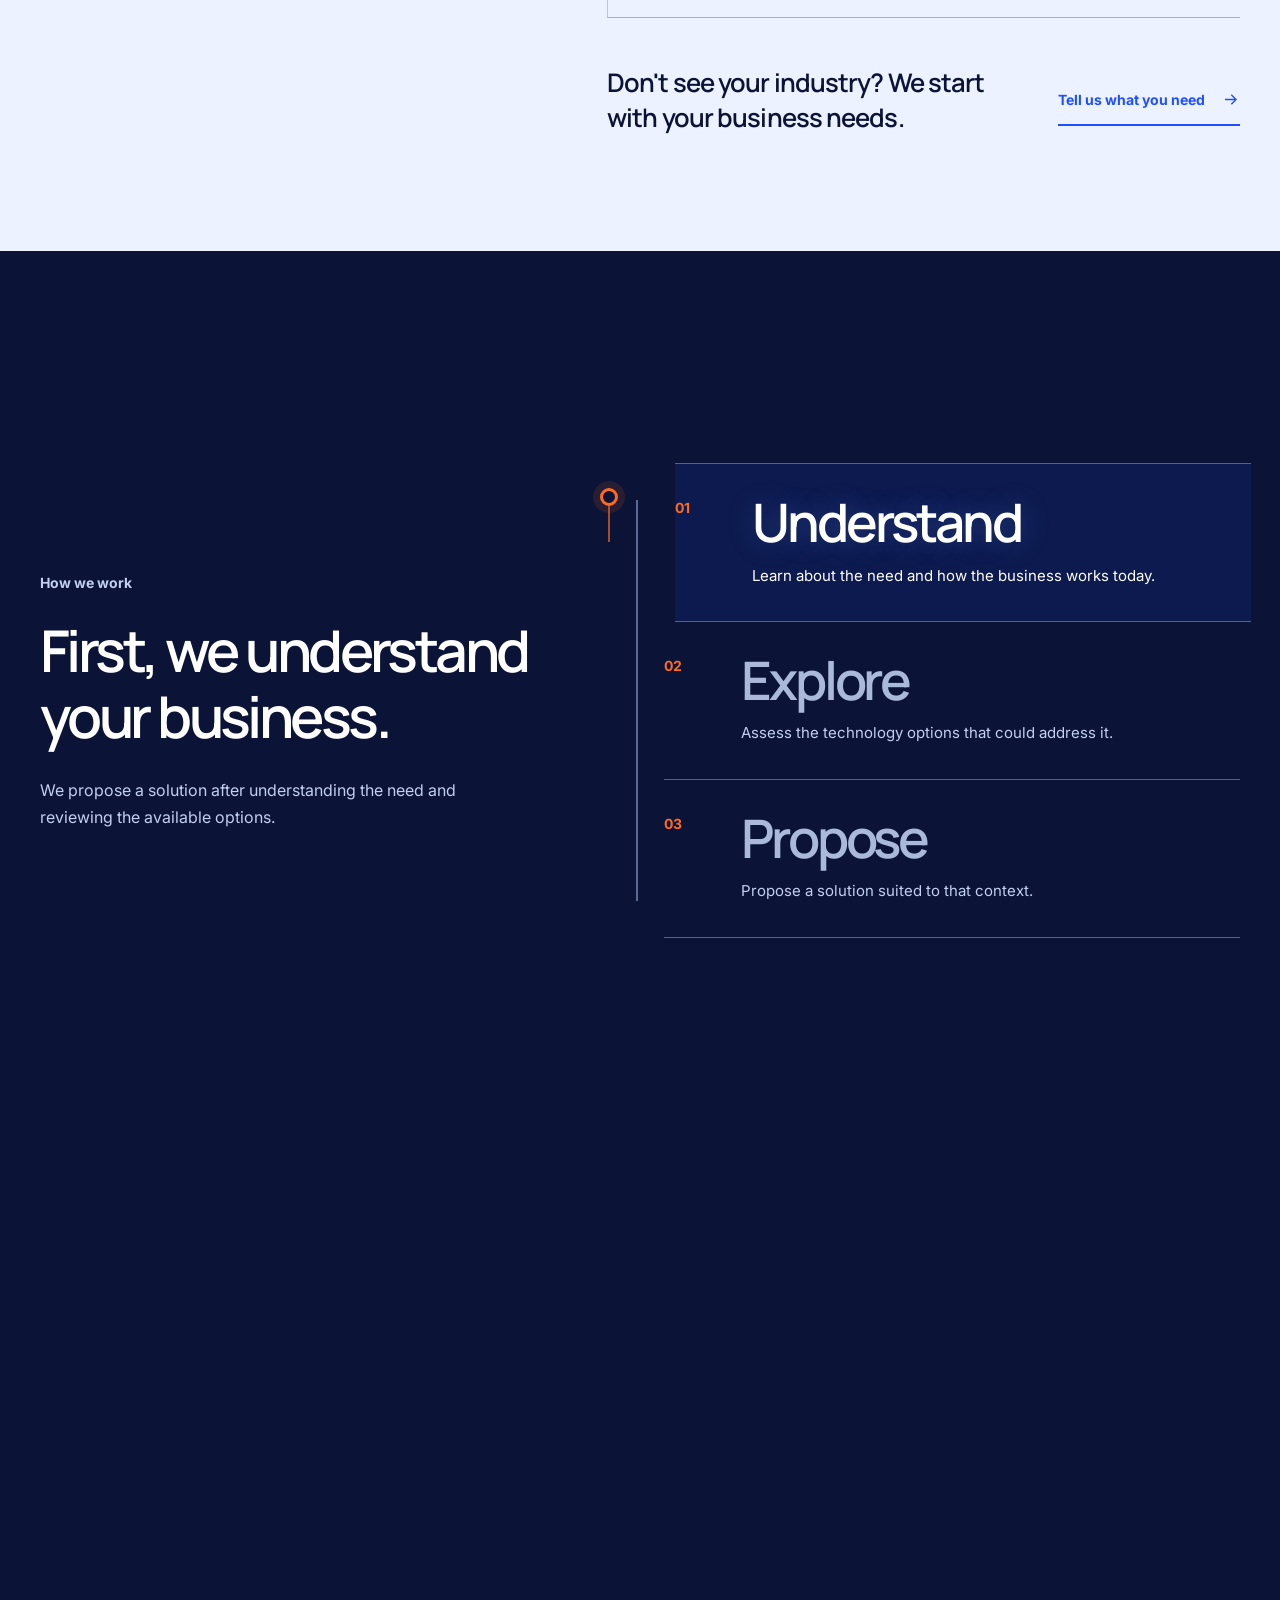
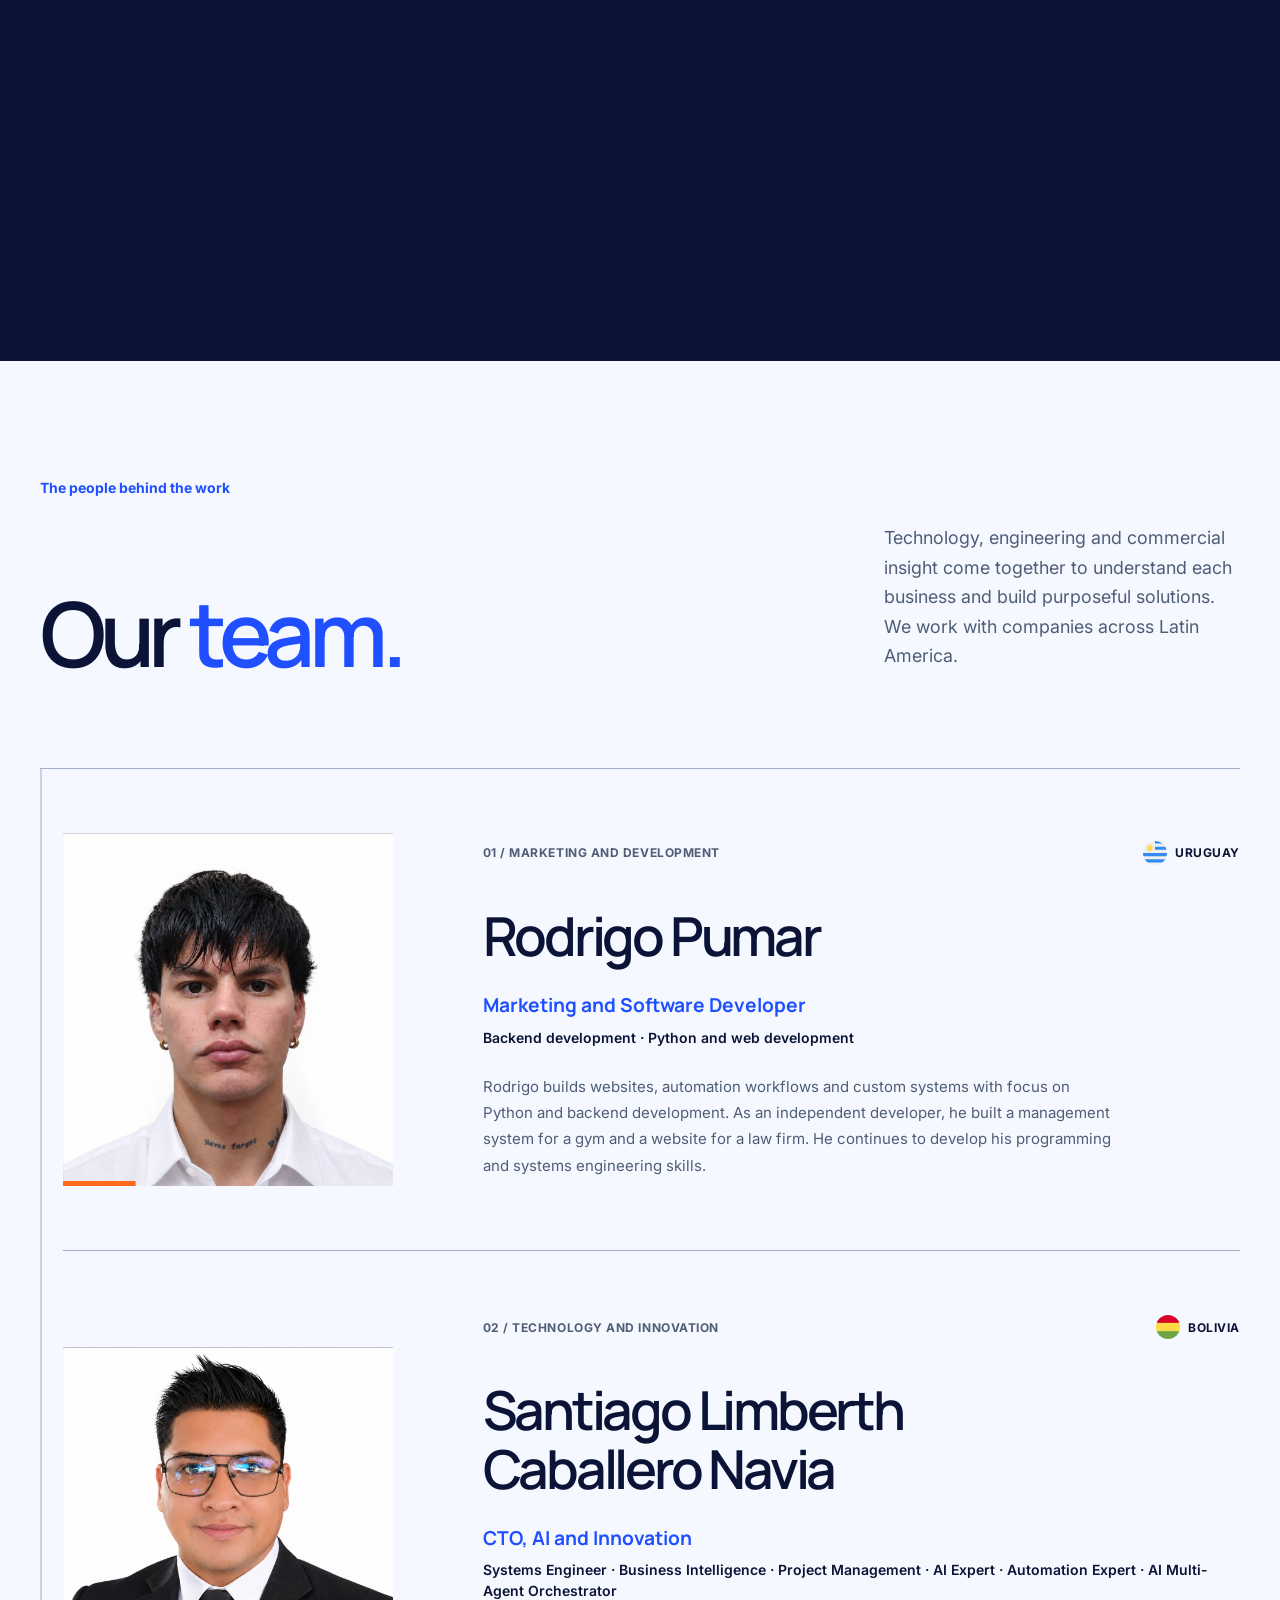
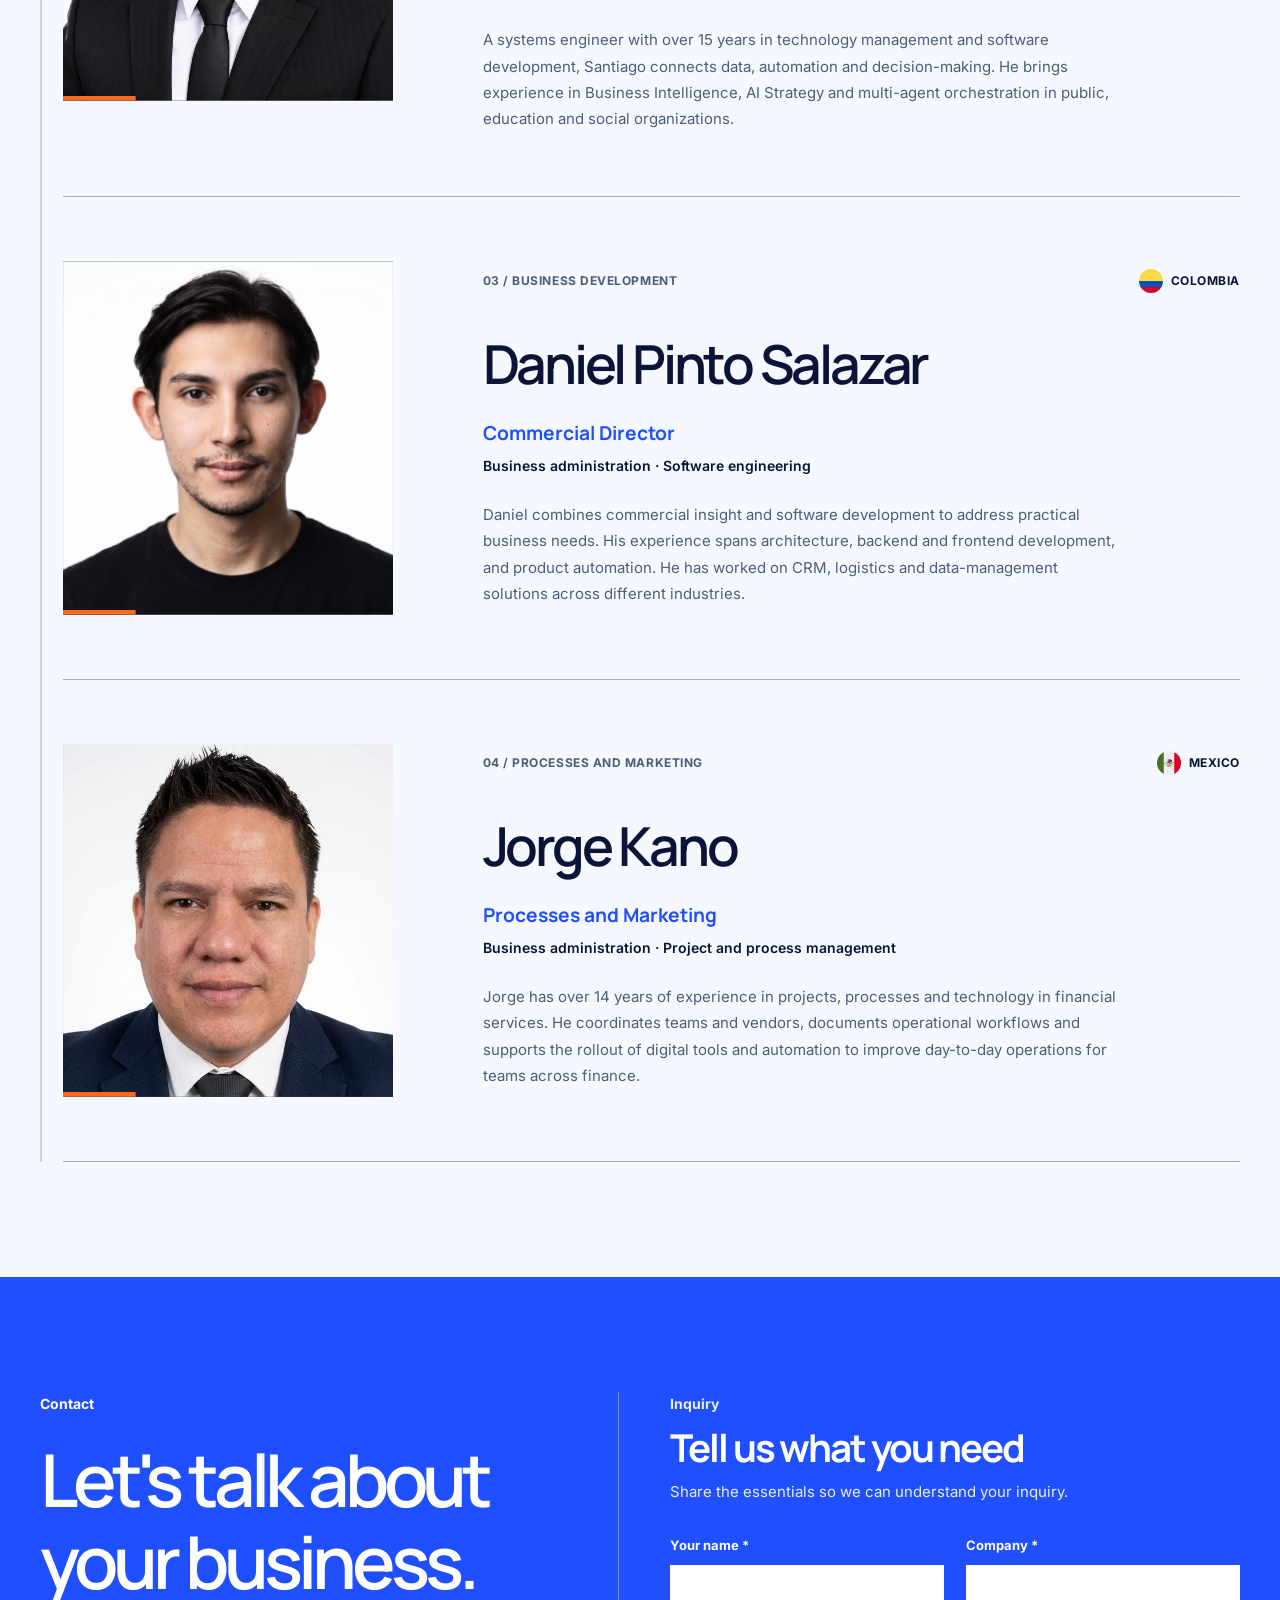
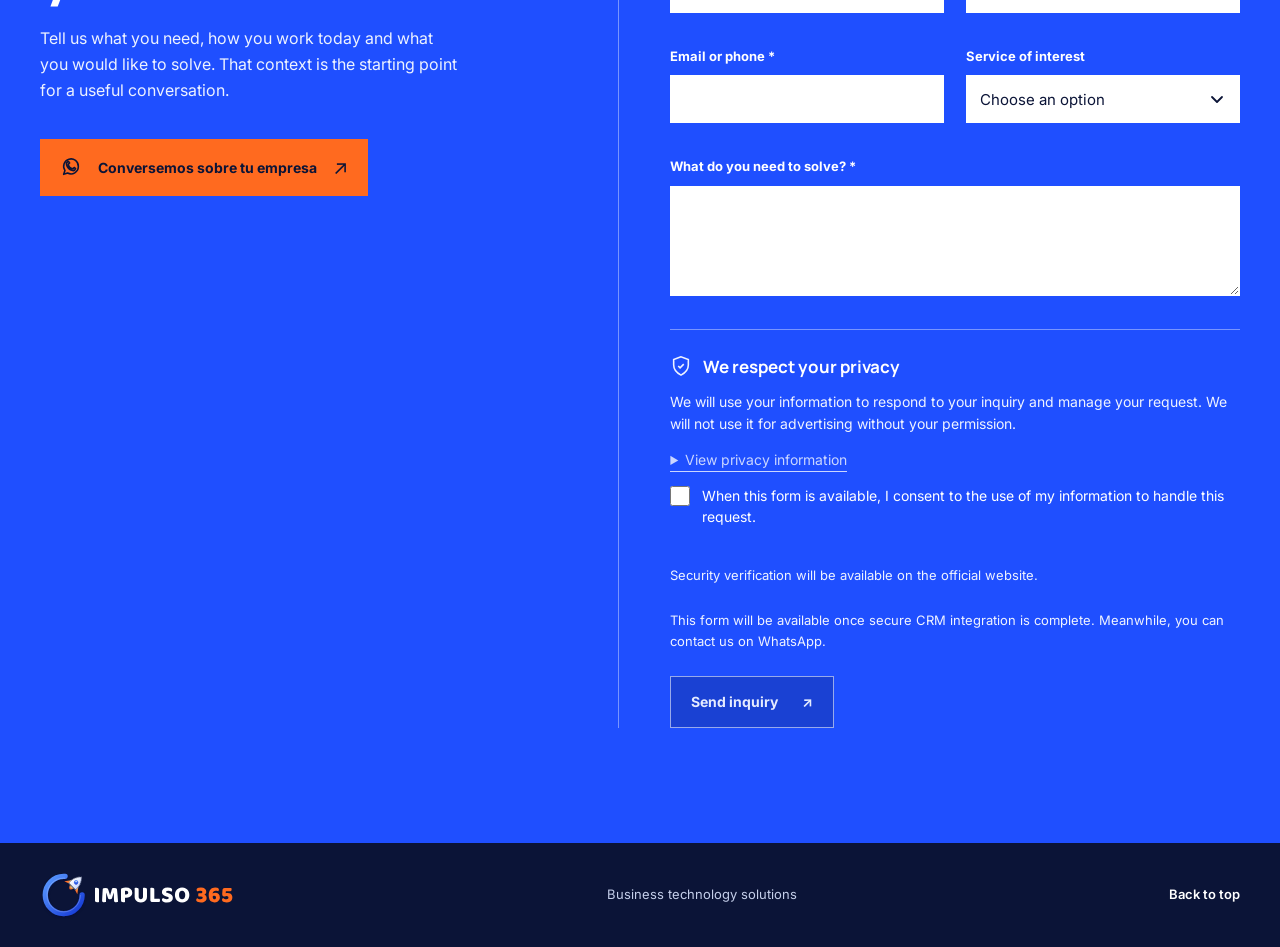
==== commit 83d285f8: "Align service select with contact field across browsers" ====
--- a/index.html
+++ b/index.html
@@ -37,7 +37,7 @@
     <link rel="preconnect" href="https://fonts.googleapis.com" />
     <link rel="preconnect" href="https://fonts.gstatic.com" crossorigin />
     <link href="https://fonts.googleapis.com/css2?family=Inter:wght@400;500;600;700&family=Manrope:wght@400;500;600;700;800&display=swap" rel="stylesheet" />
-    <link rel="stylesheet" href="./styles.css?v=20261112-i18n2" />
+    <link rel="stylesheet" href="./styles.css?v=20261115-form-align" />
     <script src="./main.js?v=20261112-i18n2" defer></script>
   </head>
   <body>
--- a/styles.css
+++ b/styles.css
@@ -385,9 +385,10 @@
 .form-heading > p:last-child { margin-bottom: 30px; color: #e9efff; font-size: 15px; }
 .inquiry-form { display: grid; gap: 24px; }
 .form-pair { display: grid; grid-template-columns: 1fr 1fr; gap: 22px; }
-.form-field { display: grid; gap: 8px; }
+.form-field { display: grid; align-content: start; gap: 8px; }
 .form-field label { color: var(--white); font-size: 13px; font-weight: 700; }
 .form-field input,.form-field select,.form-field textarea { width: 100%; min-height: 48px; padding: 11px 13px; border: 1px solid rgba(255,255,255,.48); border-radius: 0; outline: none; color: var(--navy); background: #fff; font: 400 15px/1.4 Inter,Arial,sans-serif; }
+.form-field select { -webkit-appearance: none; appearance: none; height: 48px; padding-right: 42px; background-image: url("data:image/svg+xml,%3Csvg xmlns='http://www.w3.org/2000/svg' width='16' height='16' viewBox='0 0 16 16' fill='none'%3E%3Cpath d='m3 6 5 5 5-5' stroke='%230B1437' stroke-width='1.8' stroke-linecap='round' stroke-linejoin='round'/%3E%3C/svg%3E"); background-repeat: no-repeat; background-position: right 14px center; }
 .form-field textarea { min-height: 110px; resize: vertical; }
 .form-field :is(input,select,textarea):focus-visible { outline: 3px solid var(--orange); outline-offset: 2px; }
 .field-error { display: block; min-height: 1px; color: #fff; font-size: 13px; line-height: 1.5; }
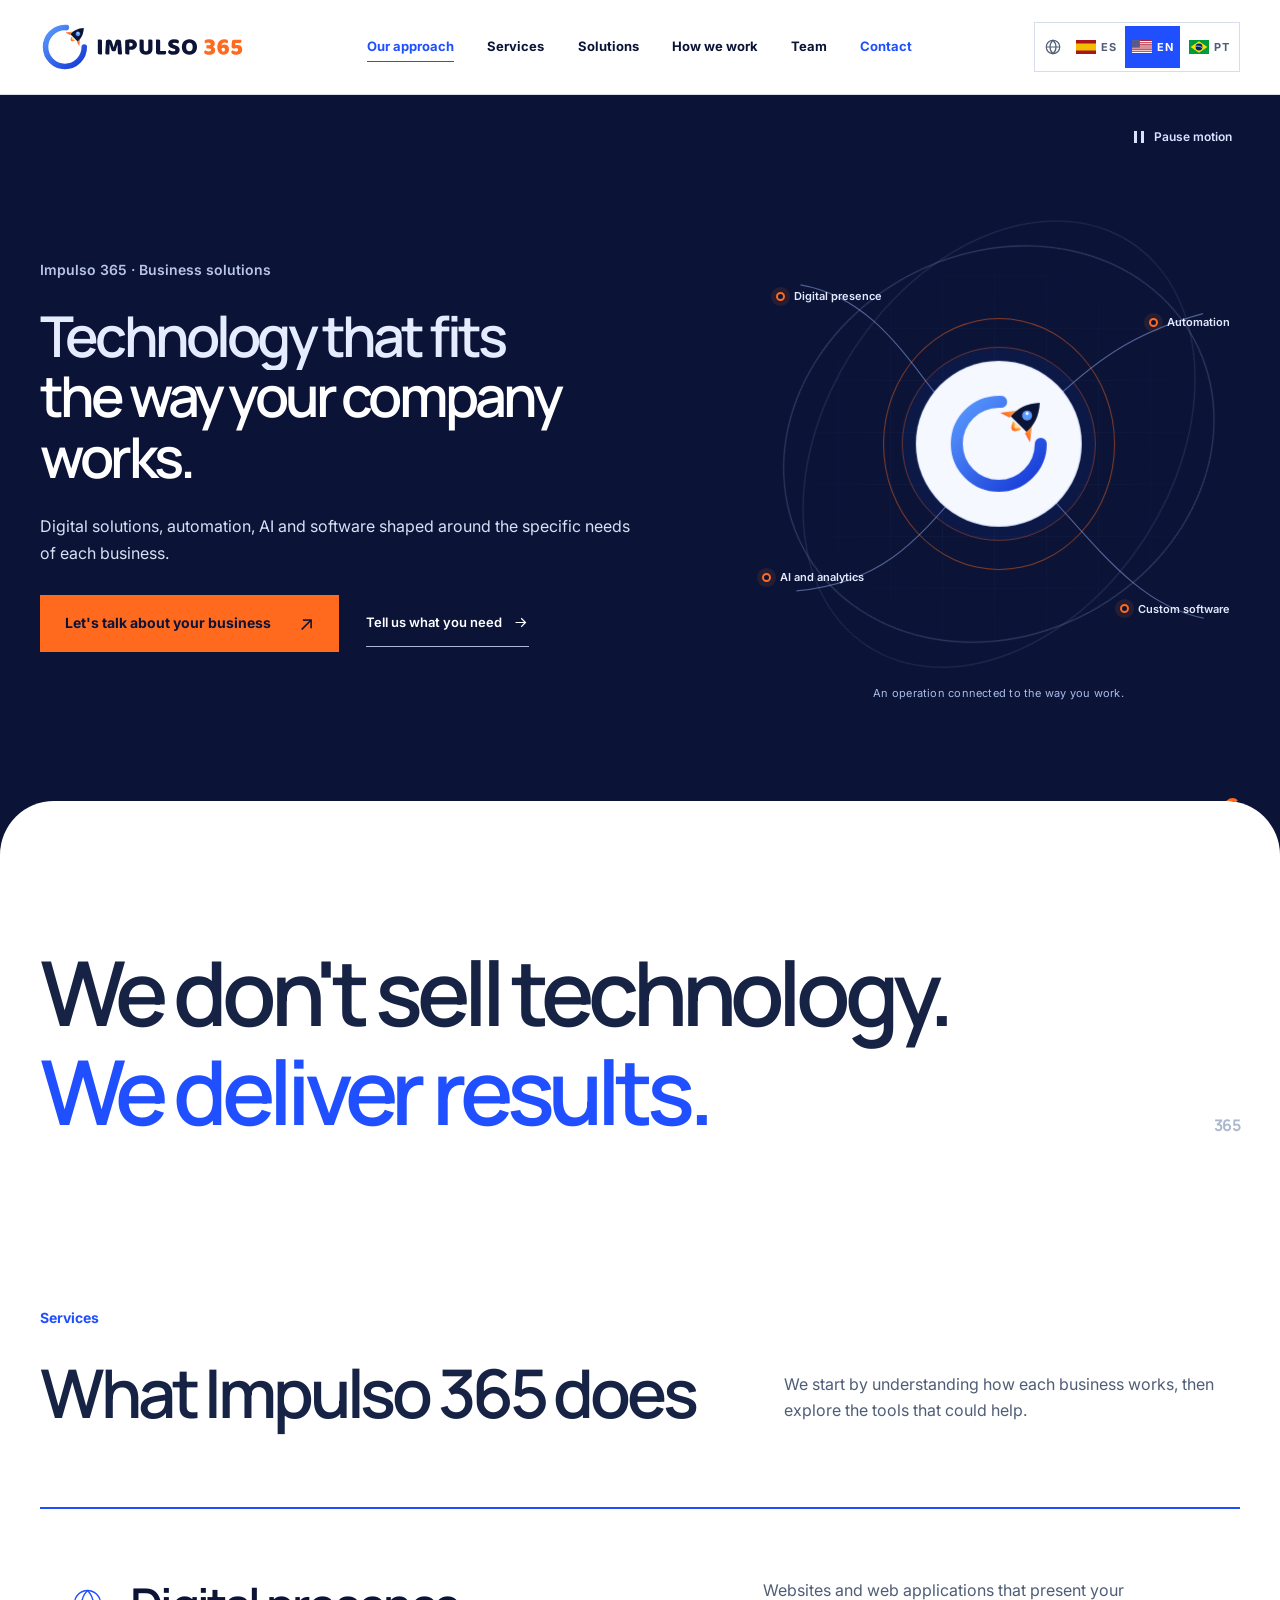
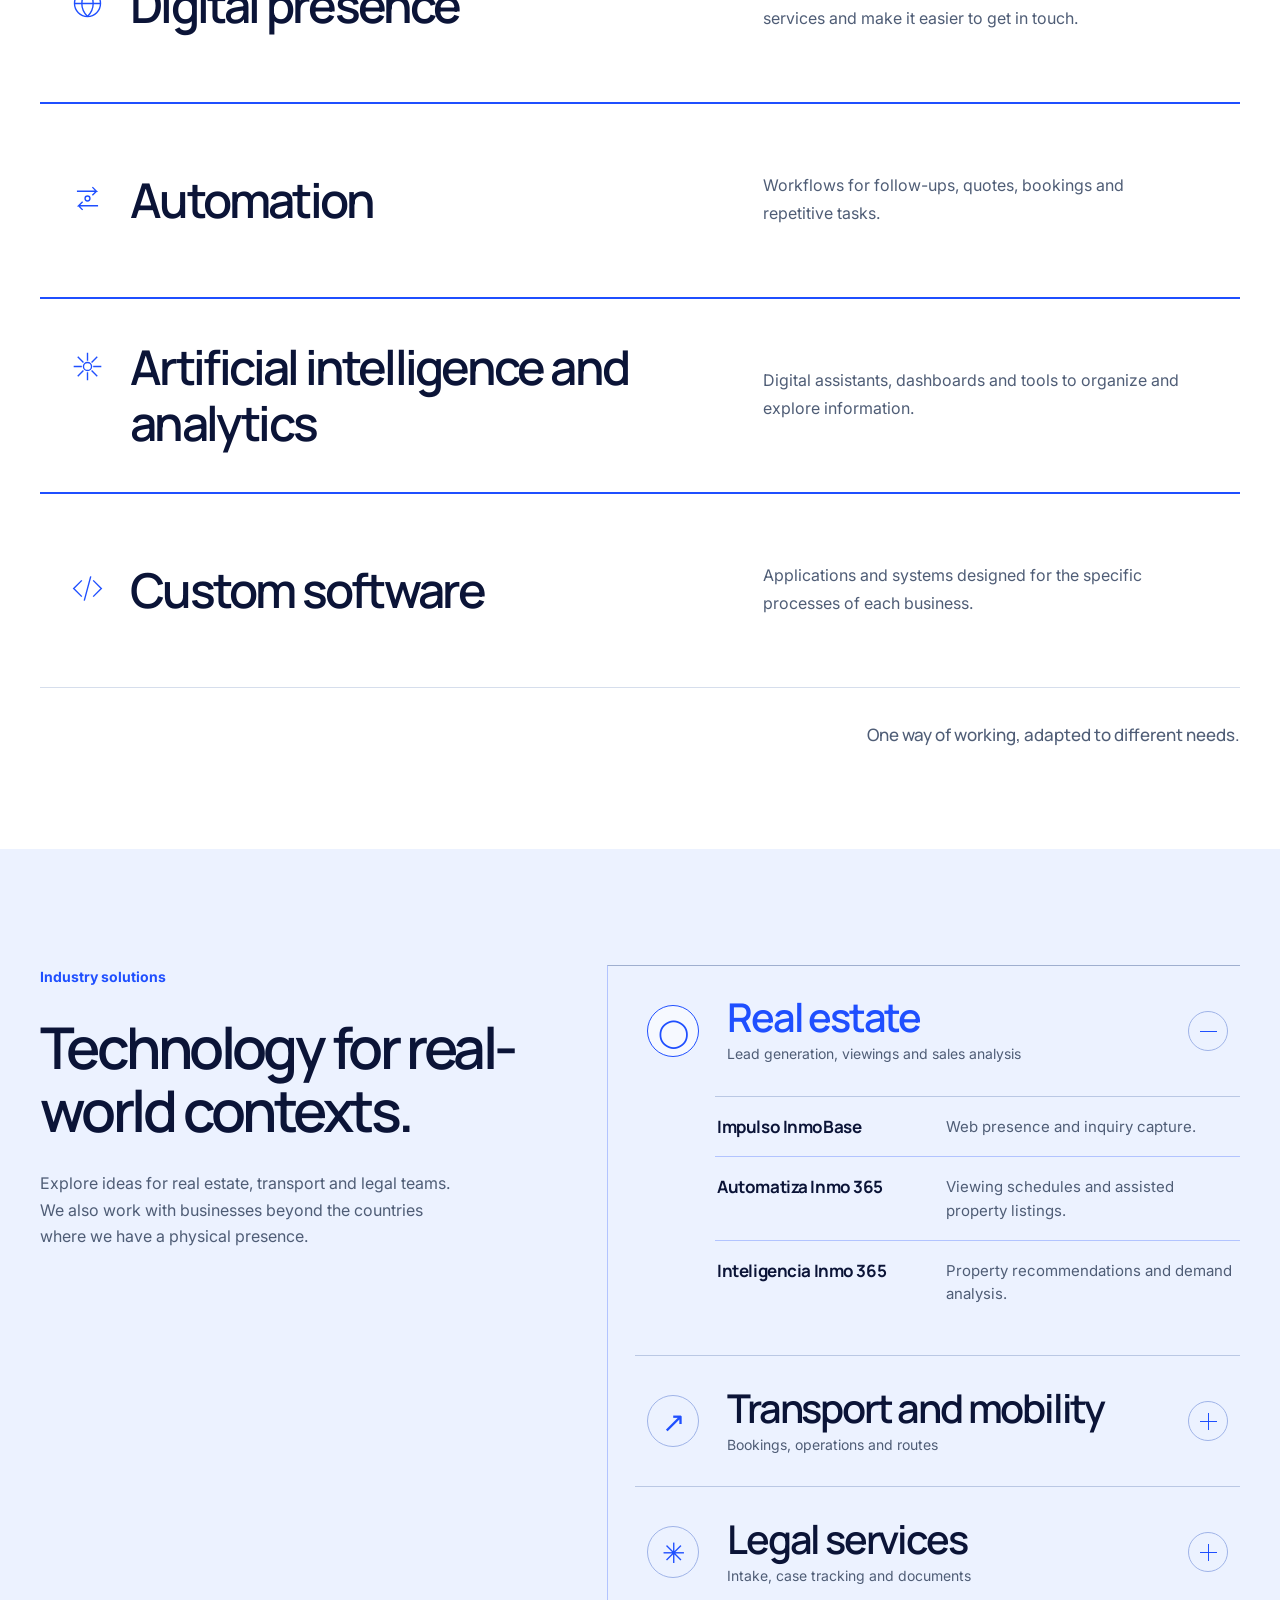
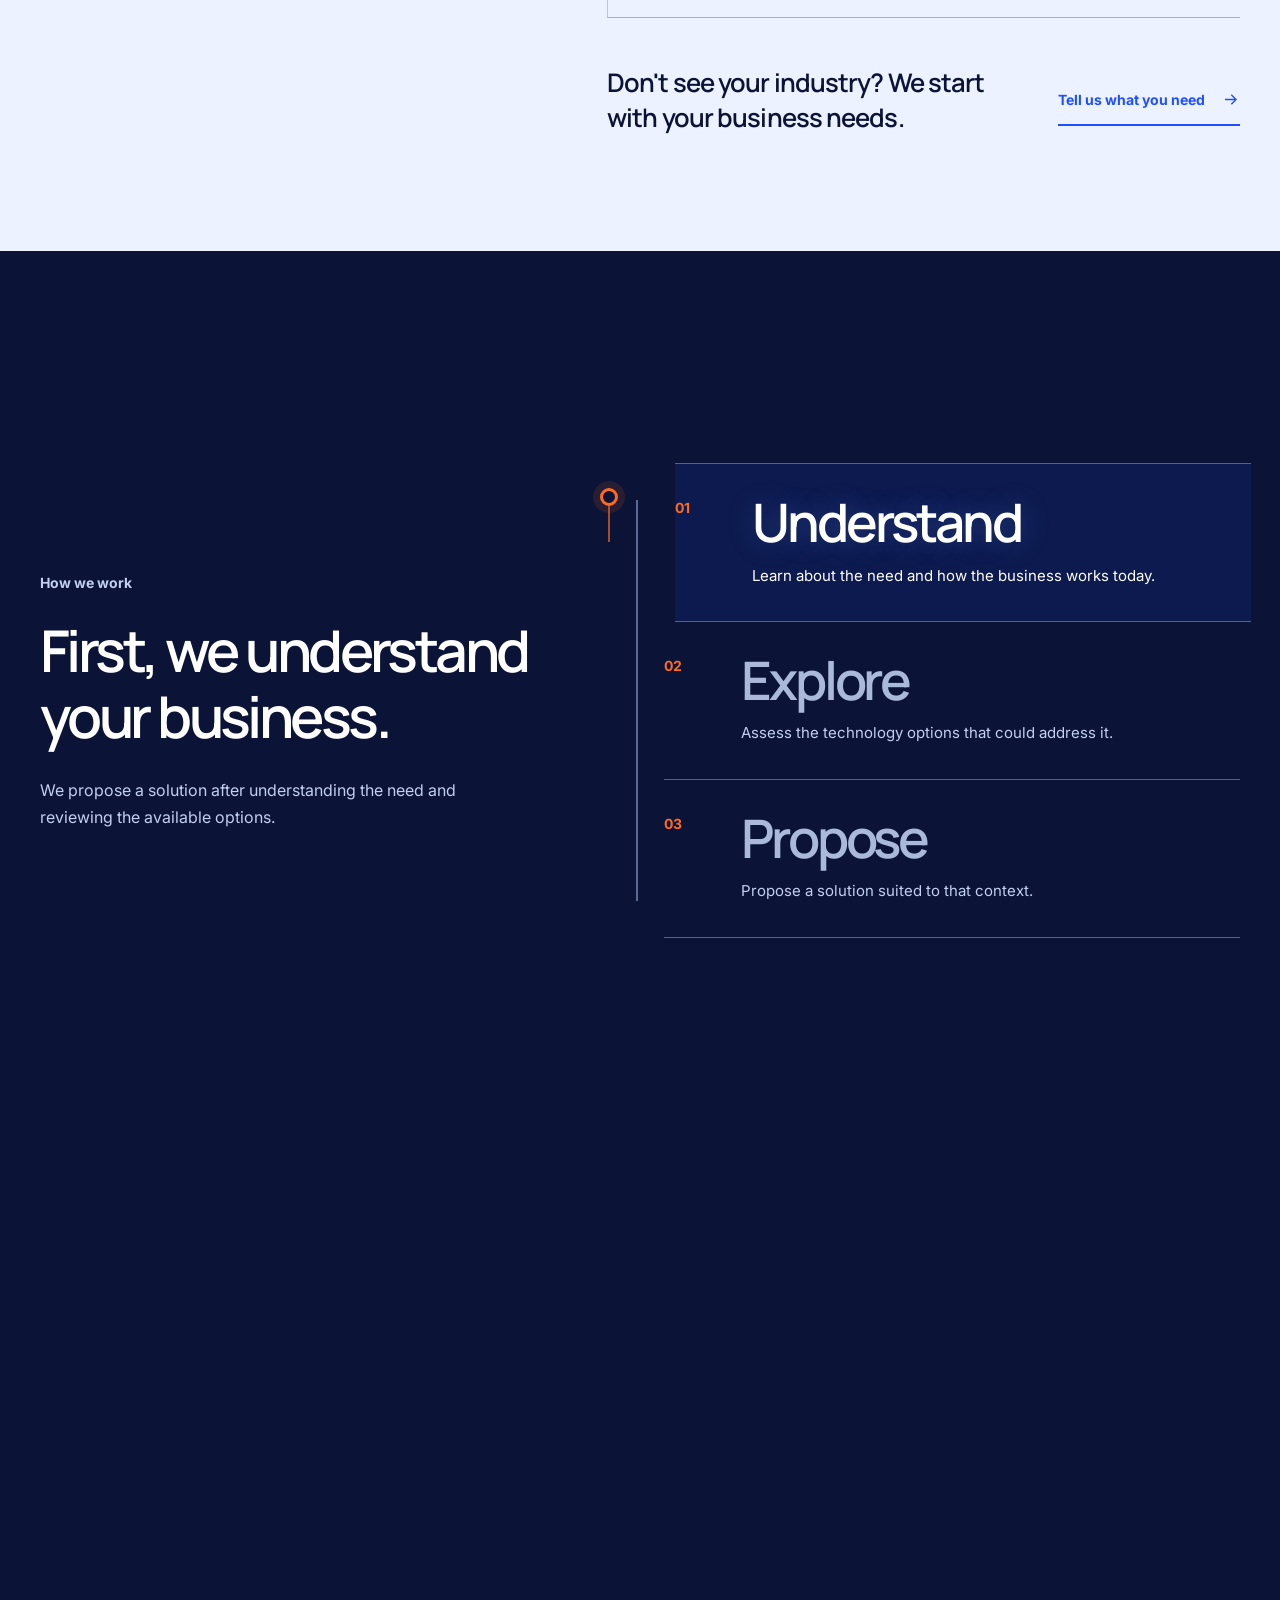
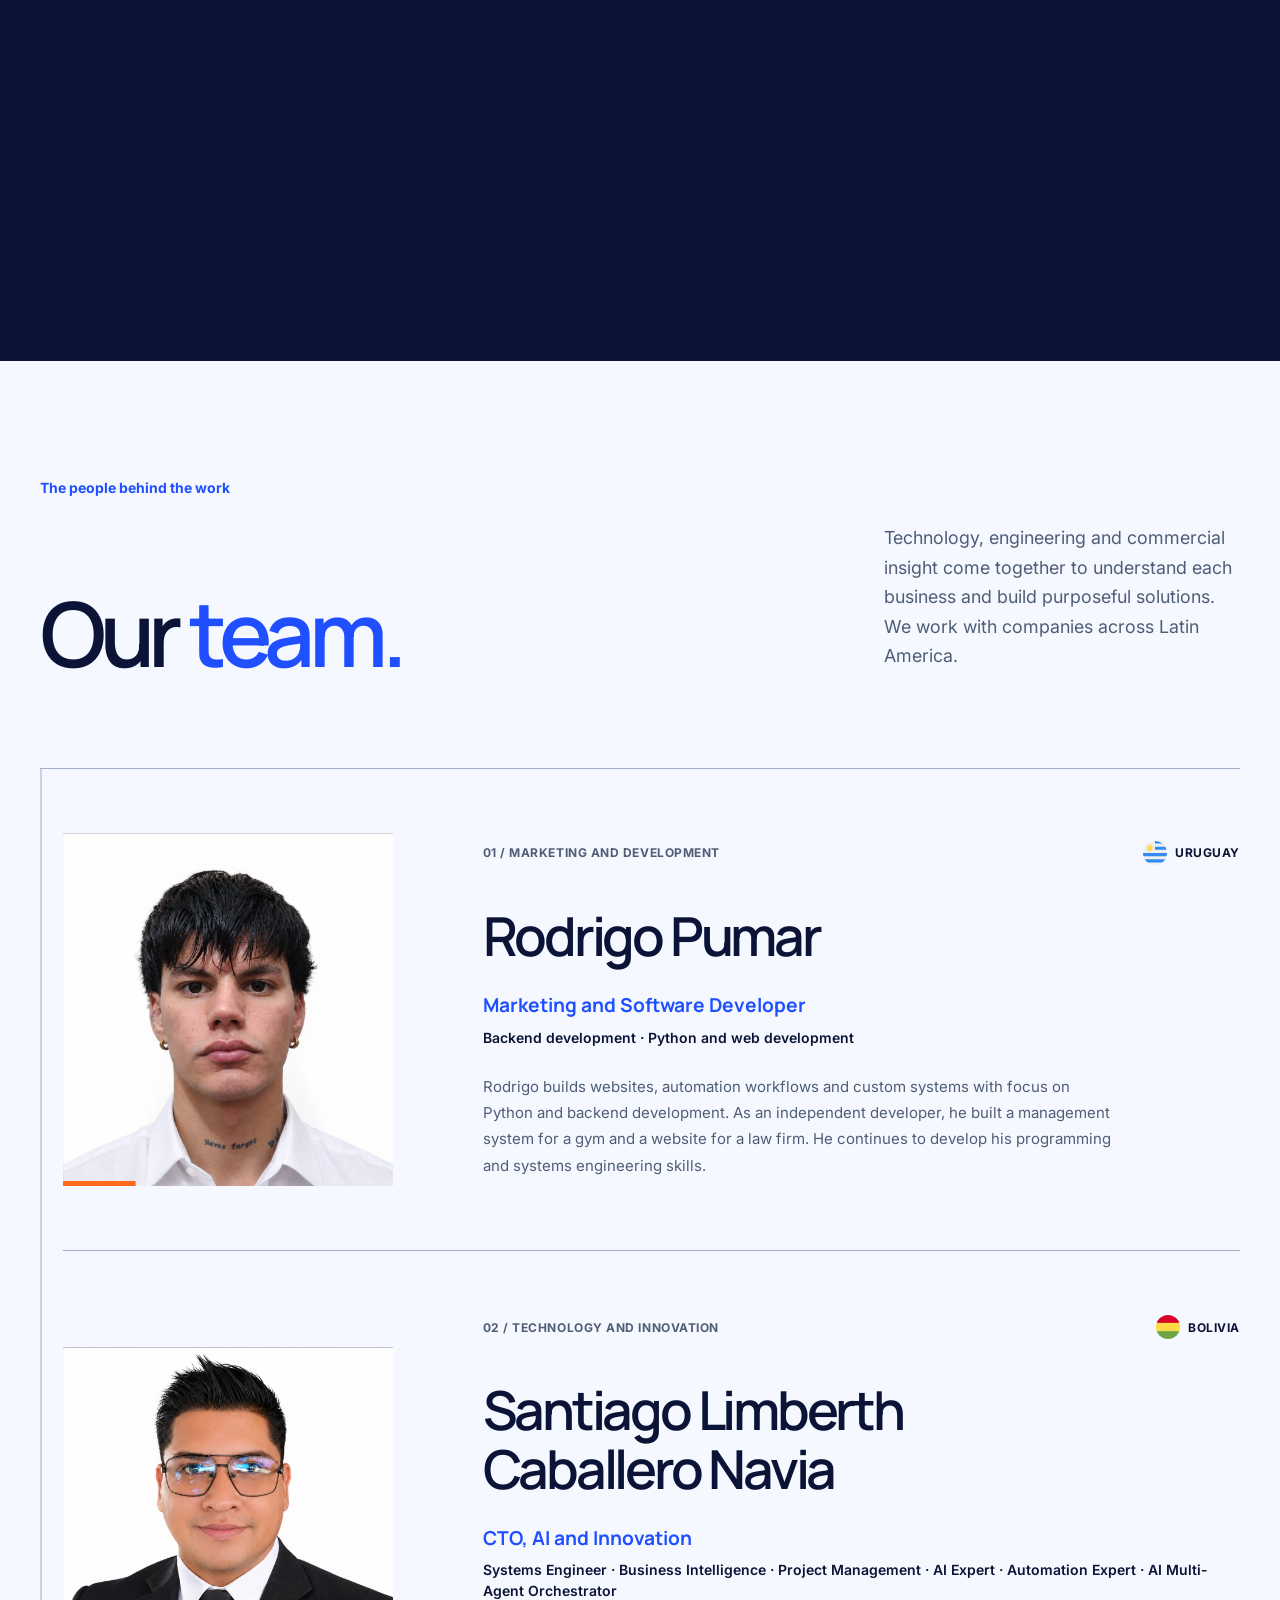
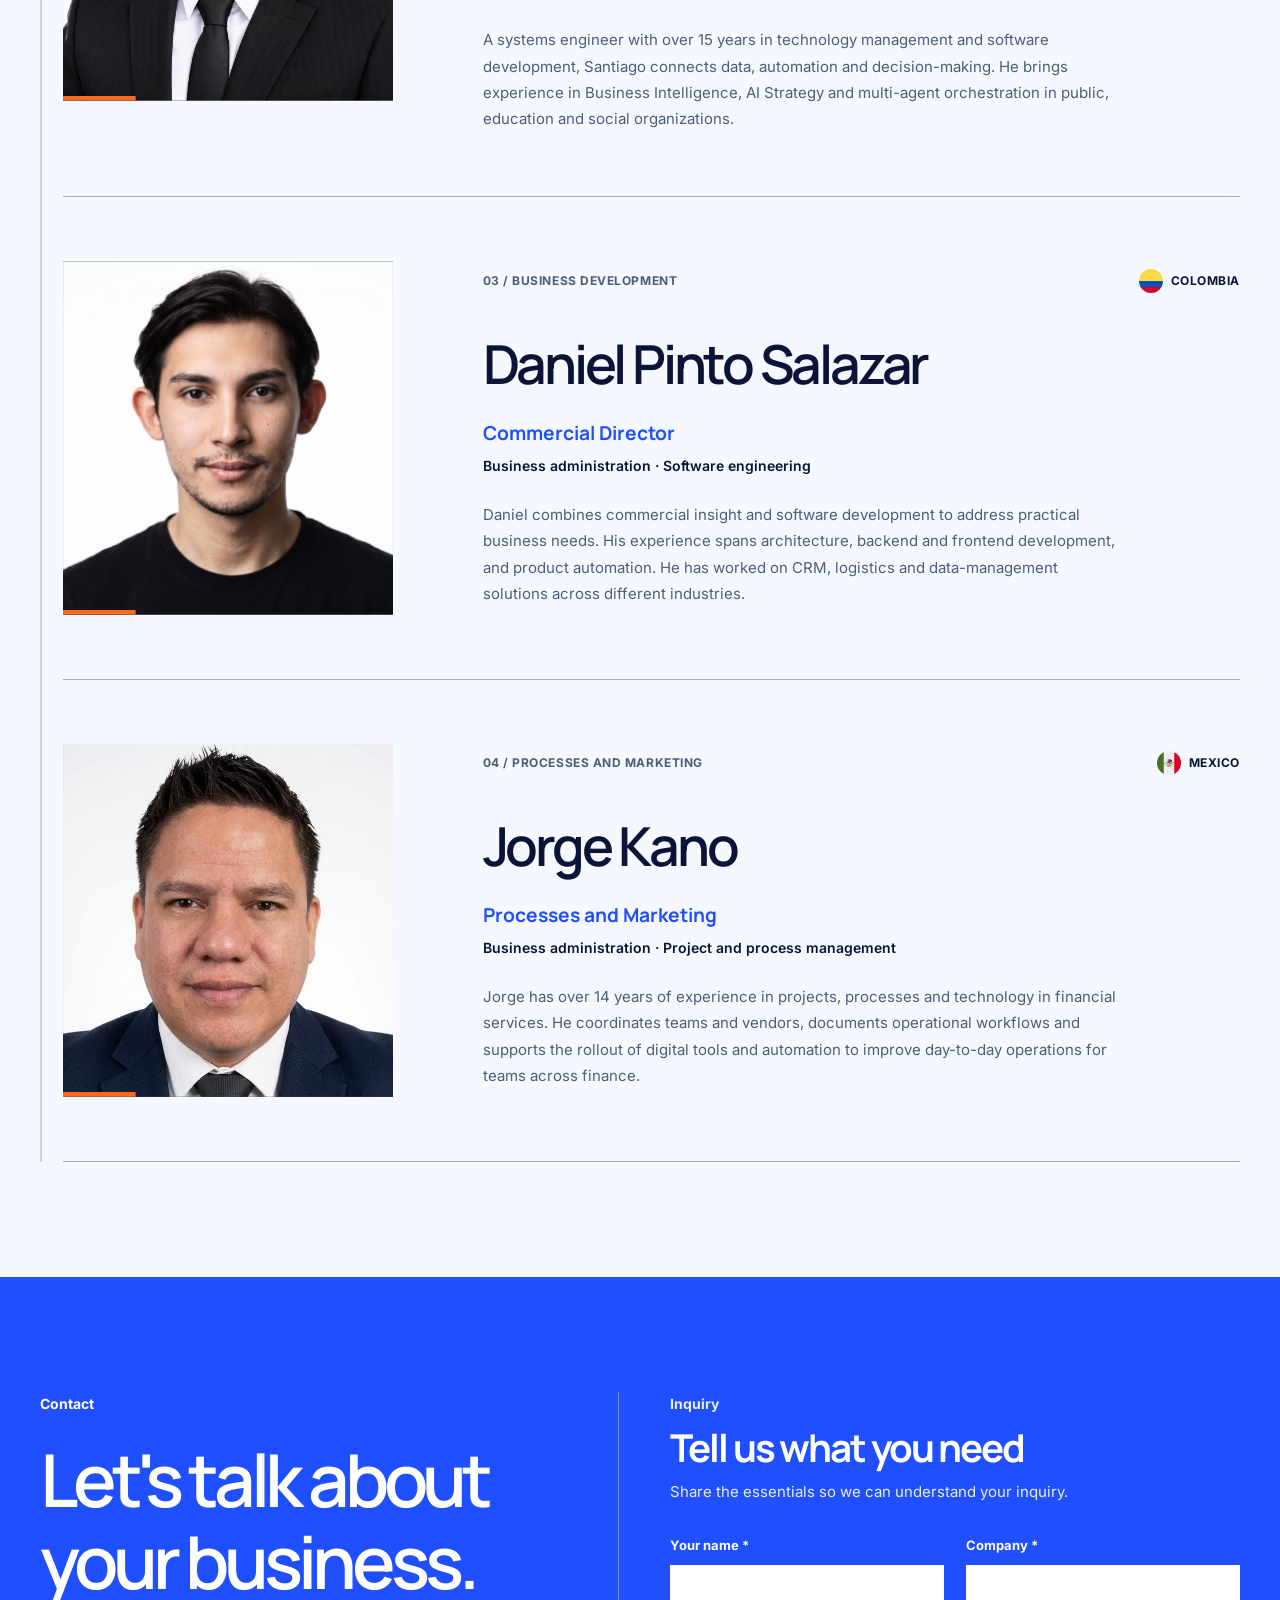
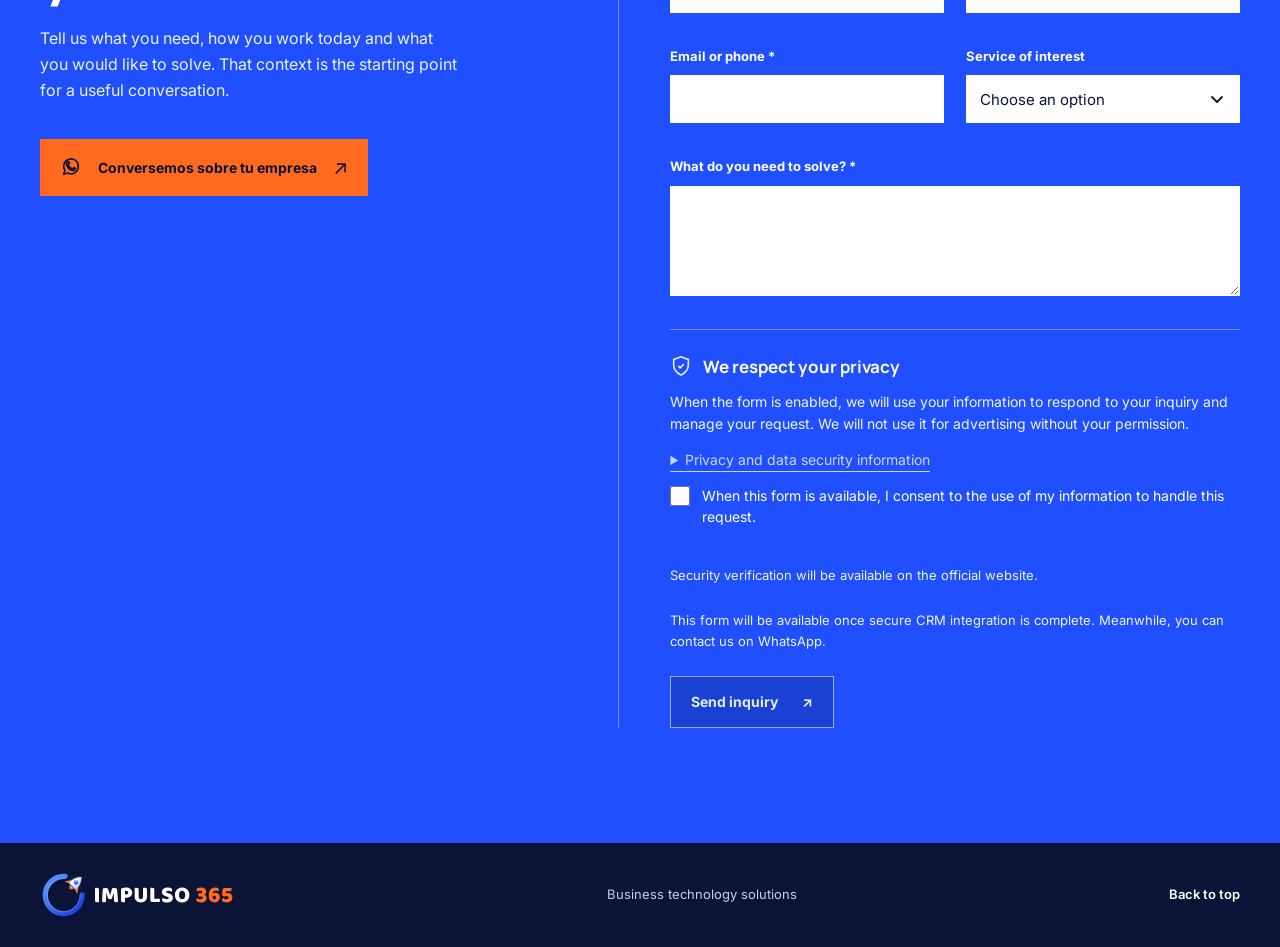
==== commit b3b08f0f: "Clarify privacy details in contact form" ====
--- a/index.html
+++ b/index.html
@@ -38,7 +38,7 @@
     <link rel="preconnect" href="https://fonts.gstatic.com" crossorigin />
     <link href="https://fonts.googleapis.com/css2?family=Inter:wght@400;500;600;700&family=Manrope:wght@400;500;600;700;800&display=swap" rel="stylesheet" />
     <link rel="stylesheet" href="./styles.css?v=20261115-form-align" />
-    <script src="./main.js?v=20261112-i18n2" defer></script>
+    <script src="./main.js?v=20261116-turnstile" defer></script>
   </head>
   <body>
     <a class="skip-link" href="#contenido">Saltar al contenido</a>
@@ -233,7 +233,7 @@
               <div class="form-pair"><div class="form-field"><label for="inquiry-name">Tu nombre <span aria-hidden="true">*</span></label><input id="inquiry-name" name="nombre" type="text" autocomplete="name" maxlength="80" aria-describedby="inquiry-name-error" required /><span class="field-error" id="inquiry-name-error" aria-live="polite"> </span></div><div class="form-field"><label for="inquiry-company">Empresa <span aria-hidden="true">*</span></label><input id="inquiry-company" name="empresa" type="text" autocomplete="organization" maxlength="100" aria-describedby="inquiry-company-error" required /><span class="field-error" id="inquiry-company-error" aria-live="polite"> </span></div></div>
               <div class="form-pair"><div class="form-field"><label for="inquiry-contact">Correo o teléfono <span aria-hidden="true">*</span></label><input id="inquiry-contact" name="contacto" type="text" autocomplete="off" maxlength="120" aria-describedby="inquiry-contact-error" required /><span class="field-error" id="inquiry-contact-error" aria-live="polite"> </span></div><div class="form-field"><label for="inquiry-service">Servicio de interés</label><select id="inquiry-service" name="servicio"><option value="">Selecciona una opción</option><option value="presencia-digital">Presencia digital</option><option value="automatizacion">Automatización</option><option value="ia-analisis">Inteligencia artificial y análisis</option><option value="software-medida">Software a medida</option><option value="solucion-sector">Solución por sector</option><option value="indefinido">Aún no lo sé</option></select></div></div>
               <div class="form-field"><label for="inquiry-message">¿Qué necesitas resolver? <span aria-hidden="true">*</span></label><textarea id="inquiry-message" name="mensaje" rows="4" maxlength="1200" aria-describedby="inquiry-message-error" required></textarea><span class="field-error" id="inquiry-message-error" aria-live="polite"> </span></div>
-              <div class="form-privacy"><div class="form-privacy-heading"><svg viewBox="0 0 24 24" fill="none" stroke="currentColor" stroke-width="1.7" aria-hidden="true"><path d="M12 2 4 5v6c0 5 3.4 8.6 8 11 4.6-2.4 8-6 8-11V5l-8-3Z"/><path d="m9 12 2 2 4-4"/></svg><h4>Respetamos tu privacidad</h4></div><p>Utilizaremos tus datos para responder tu consulta y gestionar tu solicitud. No los utilizaremos para publicidad sin tu autorización.</p><details class="privacy-details"><summary class="privacy-link">Consultar información de privacidad</summary><p>Este formulario todavía no envía ni almacena solicitudes. Cuando se habilite, los datos que escribas se usarán para atender tu consulta y proteger el formulario contra abusos. La política de privacidad completa está pendiente de aprobación. Por ahora, puedes contactarnos por WhatsApp.</p></details><label class="privacy-consent" for="inquiry-consent"><input id="inquiry-consent" name="consentimientoAceptado" type="checkbox" aria-describedby="inquiry-consent-error" required /><span>Cuando el formulario esté disponible, autorizo el uso de mis datos para atender esta solicitud.</span></label><span class="field-error" id="inquiry-consent-error" aria-live="polite"> </span></div>
+              <div class="form-privacy"><div class="form-privacy-heading"><svg viewBox="0 0 24 24" fill="none" stroke="currentColor" stroke-width="1.7" aria-hidden="true"><path d="M12 2 4 5v6c0 5 3.4 8.6 8 11 4.6-2.4 8-6 8-11V5l-8-3Z"/><path d="m9 12 2 2 4-4"/></svg><h4>Respetamos tu privacidad</h4></div><p>Cuando el formulario esté habilitado, utilizaremos tus datos para responder tu consulta y gestionar tu solicitud. No los utilizaremos para publicidad sin tu autorización.</p><details class="privacy-details"><summary class="privacy-link">Información sobre privacidad y seguridad</summary><p>El formulario aún no recibe ni almacena solicitudes. Antes de habilitarlo, publicaremos la política completa con los detalles sobre el uso y la protección de los datos. Mientras tanto, puedes contactarnos por WhatsApp.</p></details><label class="privacy-consent" for="inquiry-consent"><input id="inquiry-consent" name="consentimientoAceptado" type="checkbox" aria-describedby="inquiry-consent-error" required /><span>Cuando el formulario esté disponible, autorizo el uso de mis datos para atender esta solicitud.</span></label><span class="field-error" id="inquiry-consent-error" aria-live="polite"> </span></div>
               <div class="form-honeypot" aria-hidden="true"><label for="inquiry-website">Sitio web</label><input id="inquiry-website" name="website" type="text" tabindex="-1" autocomplete="off" /></div>
               <div class="turnstile-container" aria-hidden="true"></div><p class="turnstile-status" role="status">La verificación de seguridad se activará antes de habilitar el formulario.</p>
               <p class="form-status" id="form-status" role="status">El formulario estará disponible cuando finalicemos la integración segura con nuestro CRM. Mientras tanto, puedes escribirnos por WhatsApp.</p>
